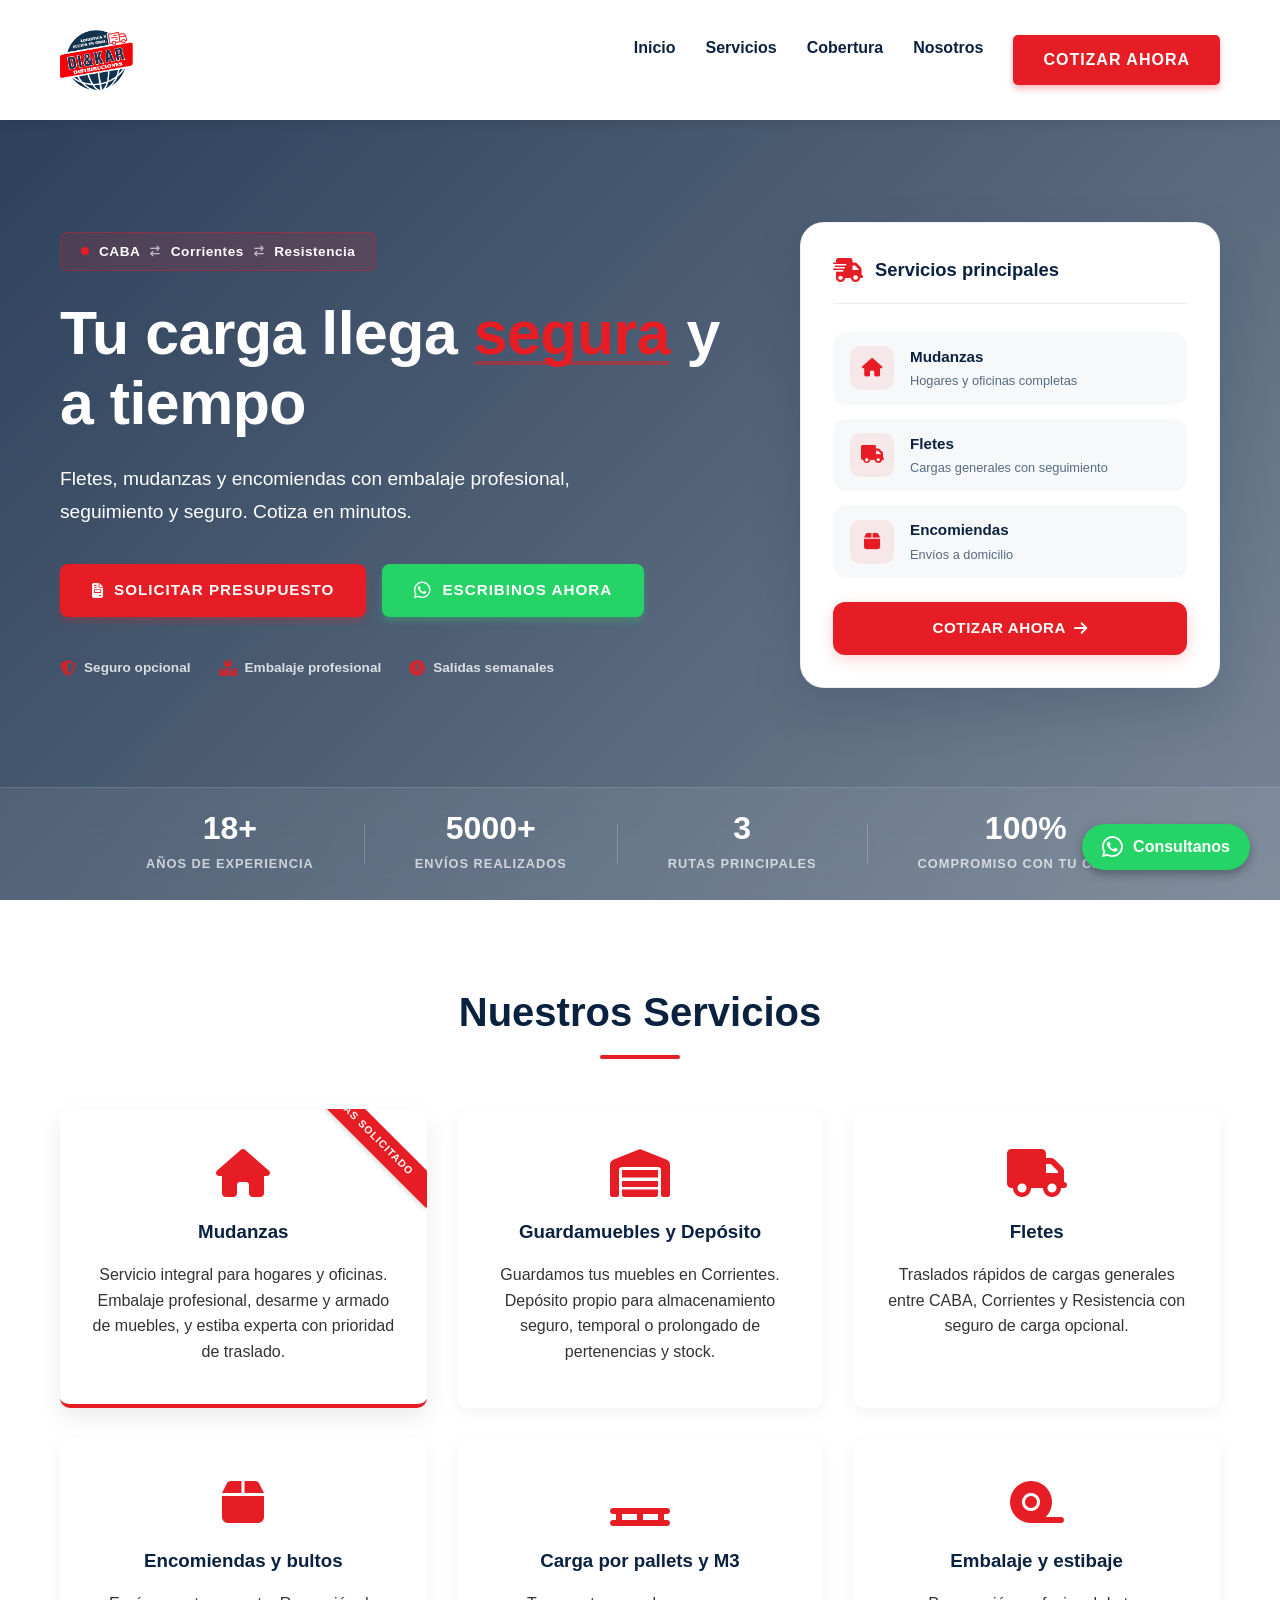
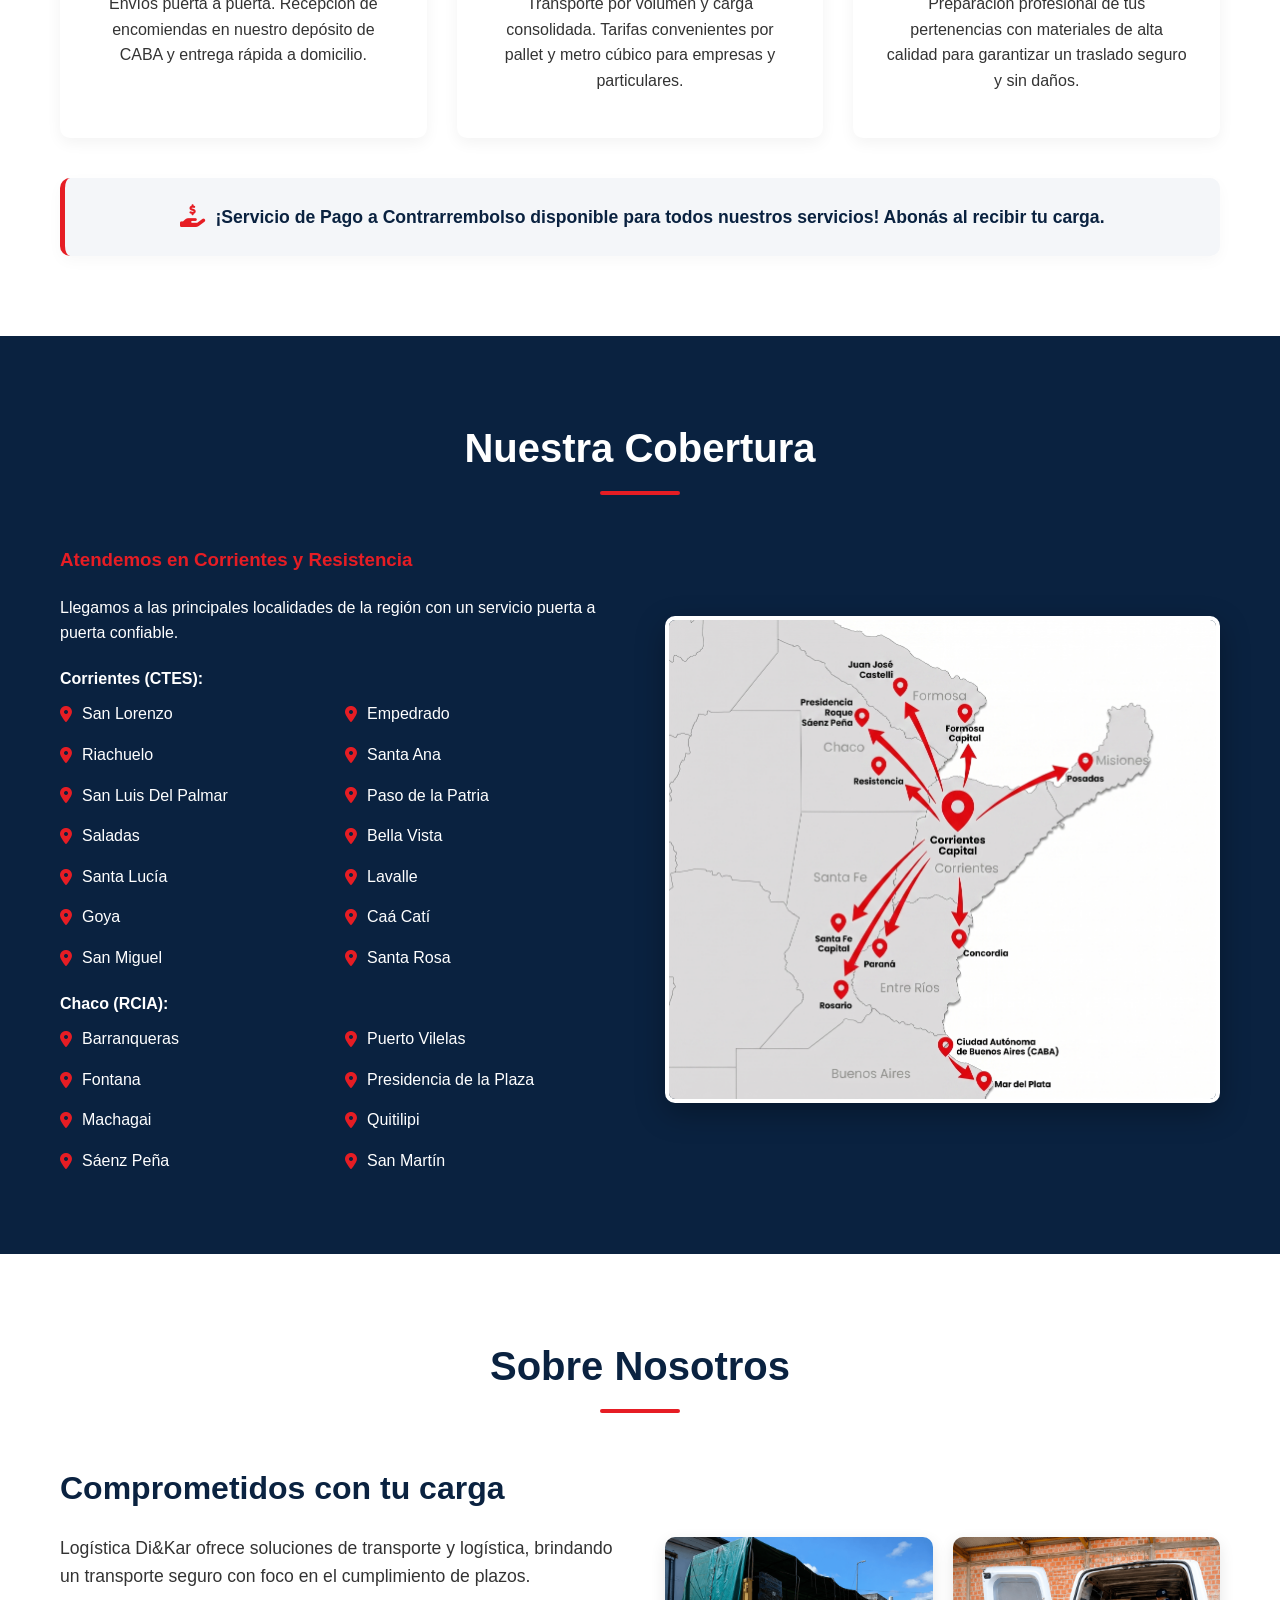
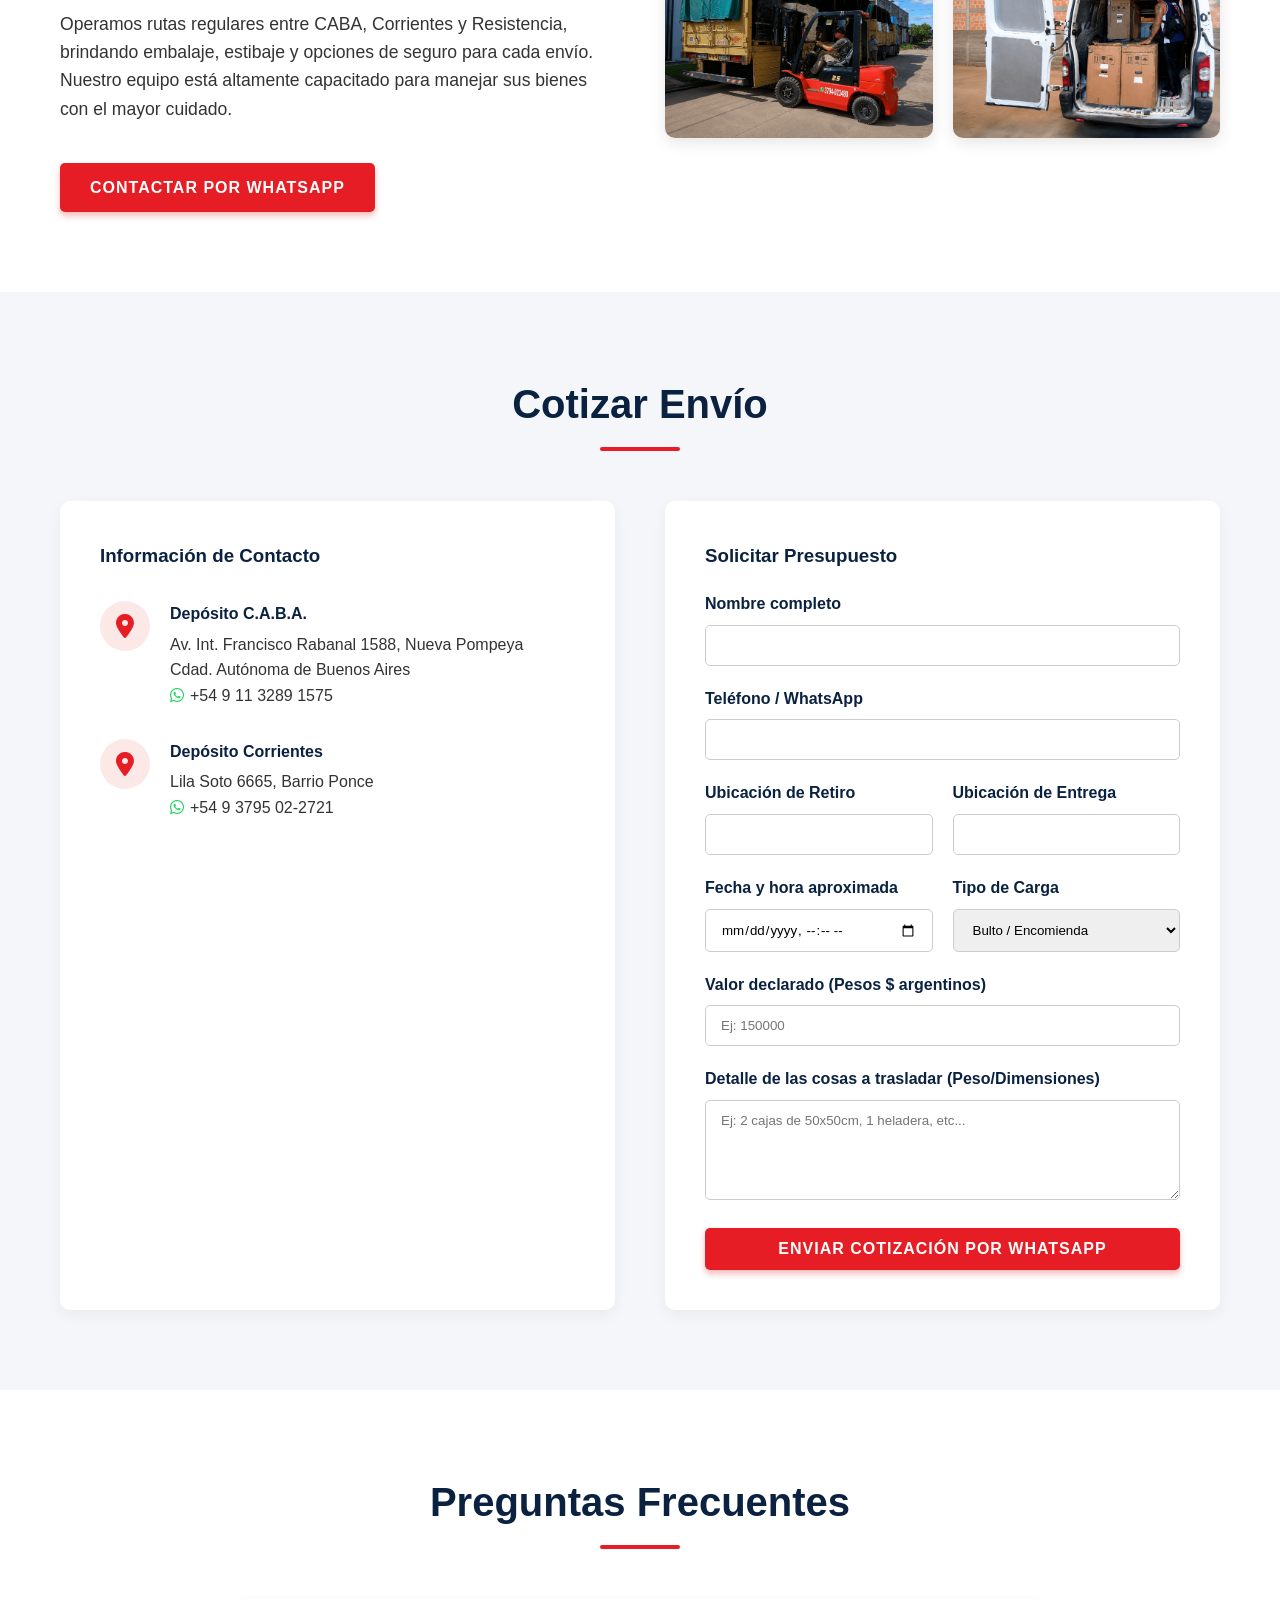
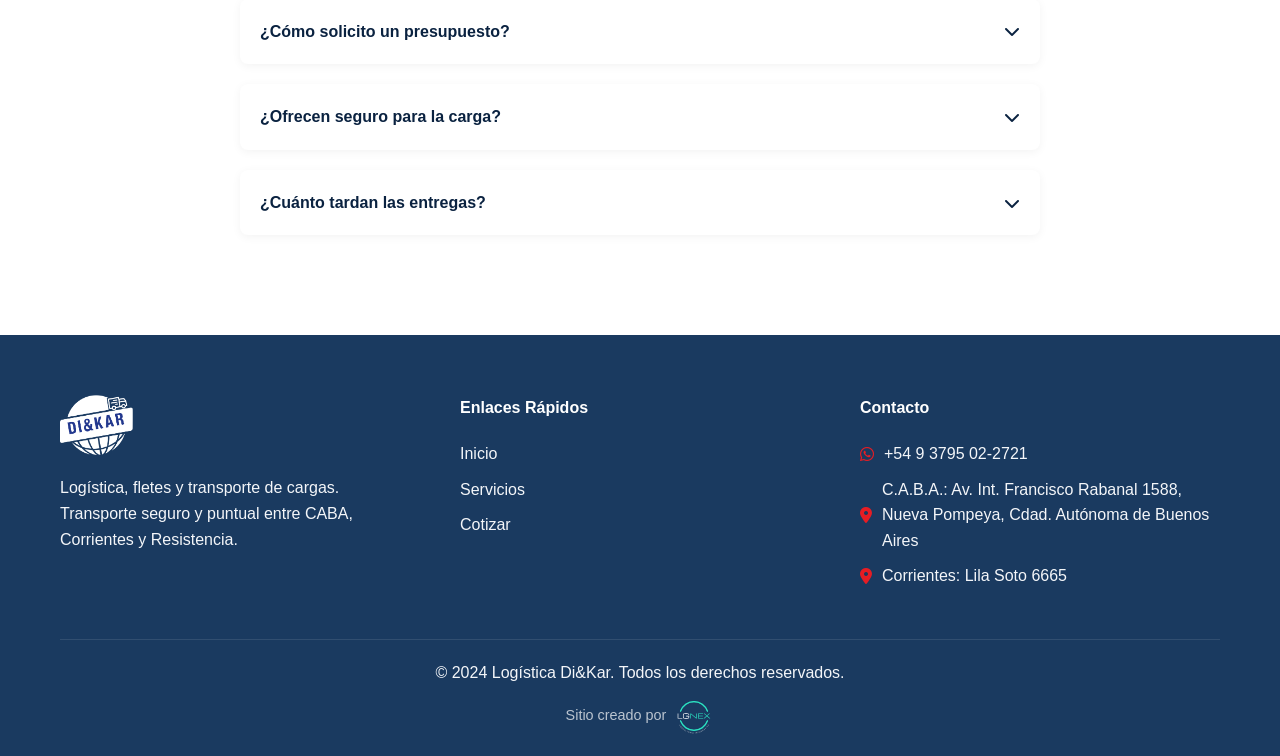
==== index.html @ 1194b7d3 "Alinear imagenes de Sobre Nosotros y credito LGNEX en el pie Co-Authored-By: Claude Sonnet 5.5 <nore" ====
<!DOCTYPE html>
<html lang="es">

<head>
    <meta charset="UTF-8">
    <meta name="viewport" content="width=device-width, initial-scale=1.0">
    <title>Logística Di&Kar — Logística y fletes entre CABA, Corrientes y Resistencia</title>
    <meta name="description"
        content="Servicios de fletes, mudanzas y encomiendas con cobertura CABA, Corrientes y Resistencia. Cotiza rápido y asegura tu carga.">
    <meta name="keywords"
        content="fletes Corrientes CABA, transporte Corrientes Buenos Aires, mudanzas Corrientes, encomiendas Resistencia, tarifas fletes pallets, Corrientes, Resistencia, CABA, Pompeya, Lila Soto">

    <!-- SEO -->
    <meta name="robots" content="index, follow, max-image-preview:large">
    <meta name="author" content="Logística Di&Kar">
    <meta name="theme-color" content="#0A2240">
    <link rel="canonical" href="https://logisticadikar.com.ar/">
    <link rel="icon" type="image/png" href="Imagenes/Logo.png">
    <meta name="geo.region" content="AR">
    <meta name="geo.placename" content="Corrientes, Resistencia, Buenos Aires">

    <!-- Open Graph / WhatsApp / Facebook -->
    <meta property="og:type" content="website">
    <meta property="og:locale" content="es_AR">
    <meta property="og:site_name" content="Logística Di&Kar">
    <meta property="og:title" content="Logística Di&Kar — Logística y fletes entre CABA, Corrientes y Resistencia">
    <meta property="og:description" content="Mudanzas, fletes, encomiendas y guardamuebles con cobertura CABA, Corrientes y Resistencia. Cotizá rápido y asegurá tu carga.">
    <meta property="og:url" content="https://logisticadikar.com.ar/">
    <meta property="og:image" content="https://logisticadikar.com.ar/Imagenes/Logo.png">
    <meta property="og:image:alt" content="Logo Logística Di&Kar">
    <meta name="twitter:card" content="summary_large_image">
    <meta name="twitter:title" content="Logística Di&Kar — Fletes y mudanzas CABA, Corrientes y Resistencia">
    <meta name="twitter:description" content="Mudanzas, fletes, encomiendas y guardamuebles. Cotizá rápido y asegurá tu carga.">
    <meta name="twitter:image" content="https://logisticadikar.com.ar/Imagenes/Logo.png">

    <!-- Seguridad -->
    <meta http-equiv="Content-Security-Policy" content="default-src 'self'; script-src 'self'; style-src 'self' 'unsafe-inline' https://fonts.googleapis.com https://cdnjs.cloudflare.com; font-src 'self' https://fonts.gstatic.com https://cdnjs.cloudflare.com; img-src 'self' data:; connect-src 'self'; object-src 'none'; base-uri 'self'; form-action 'self' https://wa.me">
    <meta name="referrer" content="strict-origin-when-cross-origin">

    <!-- Datos estructurados (Google) -->
    <script type="application/ld+json">
    {
    "@context": "https://schema.org",
    "@type": "MovingCompany",
    "@id": "https://logisticadikar.com.ar/#empresa",
    "name": "Logística Di&Kar",
    "url": "https://logisticadikar.com.ar/",
    "logo": "https://logisticadikar.com.ar/Imagenes/Logo.png",
    "image": "https://logisticadikar.com.ar/Imagenes/Logo.png",
    "description": "Mudanzas, fletes, encomiendas, guardamuebles y carga por pallets y M3 entre CABA, Corrientes y Resistencia.",
    "telephone": [
        "+5493795022721",
        "+5491132891575"
    ],
    "areaServed": [
        {
            "@type": "City",
            "name": "Ciudad Autónoma de Buenos Aires"
        },
        {
            "@type": "City",
            "name": "Corrientes"
        },
        {
            "@type": "City",
            "name": "Resistencia"
        }
    ],
    "address": [
        {
            "@type": "PostalAddress",
            "streetAddress": "Av. Int. Francisco Rabanal 1588, Nueva Pompeya",
            "addressLocality": "Ciudad Autónoma de Buenos Aires",
            "addressCountry": "AR"
        },
        {
            "@type": "PostalAddress",
            "streetAddress": "Lila Soto 6665, Barrio Ponce",
            "addressLocality": "Corrientes",
            "addressRegion": "Corrientes",
            "addressCountry": "AR"
        }
    ],
    "hasOfferCatalog": {
        "@type": "OfferCatalog",
        "name": "Servicios",
        "itemListElement": [
            {
                "@type": "Offer",
                "itemOffered": {
                    "@type": "Service",
                    "name": "Mudanzas",
                    "description": "Servicio integral para hogares y oficinas con embalaje, desarme y armado de muebles."
                }
            },
            {
                "@type": "Offer",
                "itemOffered": {
                    "@type": "Service",
                    "name": "Guardamuebles y Depósito",
                    "description": "Depósito propio en Corrientes para almacenamiento seguro, temporal o prolongado."
                }
            },
            {
                "@type": "Offer",
                "itemOffered": {
                    "@type": "Service",
                    "name": "Fletes",
                    "description": "Traslados de cargas generales entre CABA, Corrientes y Resistencia con seguro de carga opcional."
                }
            },
            {
                "@type": "Offer",
                "itemOffered": {
                    "@type": "Service",
                    "name": "Encomiendas y bultos",
                    "description": "Envíos puerta a puerta con recepción en el depósito de CABA."
                }
            },
            {
                "@type": "Offer",
                "itemOffered": {
                    "@type": "Service",
                    "name": "Carga por pallets y M3",
                    "description": "Transporte por volumen y carga consolidada para empresas y particulares."
                }
            },
            {
                "@type": "Offer",
                "itemOffered": {
                    "@type": "Service",
                    "name": "Embalaje y estibaje",
                    "description": "Preparación profesional de pertenencias con materiales de alta calidad."
                }
            }
        ]
    }
}
    </script>


    <!-- Google Fonts -->
    <link rel="preconnect" href="https://fonts.googleapis.com">
    <link rel="preconnect" href="https://fonts.gstatic.com" crossorigin>
    <link
        href="https://fonts.googleapis.com/css2?family=Montserrat:wght@400;600;700&family=Open+Sans:wght@400;600&display=swap"
        rel="stylesheet">

    <!-- FontAwesome -->
    <link rel="stylesheet" href="https://cdnjs.cloudflare.com/ajax/libs/font-awesome/6.4.0/css/all.min.css"
        integrity="sha512-iecdLmaskl7CVkqkXNQ/ZH/XLlvWZOJyj7Yy7tcenmpD1ypASozpmT/E0iPtmFIB46ZmdtAc9eNBvH0H/ZpiBw==" crossorigin="anonymous" referrerpolicy="no-referrer">

    <link rel="stylesheet" href="styles.css">
</head>

<body>

    <!-- Header -->
    <header id="header">
        <nav class="navbar">
            <a href="#" class="logo">
                <img src="Imagenes/logo.png" alt="Logística Di&Kar Logo">
            </a>
            <ul class="nav-links" id="nav-links">
                <li><a href="#inicio">Inicio</a></li>
                <li><a href="#servicios">Servicios</a></li>
                <li><a href="#cobertura">Cobertura</a></li>
                <li><a href="#nosotros">Nosotros</a></li>
                <li><a href="#contacto" class="btn btn-primary" style="color: white;">Cotizar ahora</a></li>
            </ul>
            <div class="mobile-menu-btn" id="mobile-menu-btn">
                <i class="fas fa-bars"></i>
            </div>
        </nav>
    </header>

    <!-- Hero Section -->
    <section id="inicio" class="hero">
        <div class="hero-bg">
            <div class="bg-slide"></div>
            <div class="bg-slide"></div>
            <div class="bg-slide"></div>
        </div>
        <div class="hero-overlay"></div>
        <div class="container">
            <div class="hero-split">
                <div class="hero-left">
                    <div class="hero-route-badge">
                        <span class="route-dot"></span>
                        <span>CABA</span>
                        <i class="fas fa-arrow-right-arrow-left"></i>
                        <span>Corrientes</span>
                        <i class="fas fa-arrow-right-arrow-left"></i>
                        <span>Resistencia</span>
                    </div>
                    <h1>Tu carga llega <span class="highlight-text">segura</span> y a tiempo</h1>
                    <p class="hero-subtitle">Fletes, mudanzas y encomiendas con embalaje profesional, seguimiento y seguro. Cotiza en minutos.</p>
                    <div class="hero-btns">
                        <a href="#contacto" class="btn btn-primary btn-hero-primary">
                            <i class="fas fa-file-invoice"></i>
                            Solicitar presupuesto
                        </a>
                        <a href="https://wa.me/5493795022721" class="btn btn-whatsapp-hero" target="_blank" rel="noopener noreferrer">
                            <i class="fab fa-whatsapp"></i>
                            Escribinos ahora
                        </a>
                    </div>
                    <div class="hero-trust">
                        <div class="trust-item">
                            <i class="fas fa-shield-halved"></i>
                            <span>Seguro opcional</span>
                        </div>
                        <div class="trust-item">
                            <i class="fas fa-boxes-stacked"></i>
                            <span>Embalaje profesional</span>
                        </div>
                        <div class="trust-item">
                            <i class="fas fa-clock"></i>
                            <span>Salidas semanales</span>
                        </div>
                    </div>
                </div>
                <div class="hero-right">
                    <div class="hero-floating-card">
                        <div class="floating-card-header">
                            <i class="fas fa-truck-fast"></i>
                            <span>Servicios principales</span>
                        </div>
                        <div class="floating-card-services">
                            <div class="fc-service">
                                <div class="fc-icon"><i class="fas fa-home"></i></div>
                                <div class="fc-info">
                                    <h4>Mudanzas</h4>
                                    <p>Hogares y oficinas completas</p>
                                </div>
                            </div>
                            <div class="fc-service">
                                <div class="fc-icon"><i class="fas fa-truck"></i></div>
                                <div class="fc-info">
                                    <h4>Fletes</h4>
                                    <p>Cargas generales con seguimiento</p>
                                </div>
                            </div>
                            <div class="fc-service">
                                <div class="fc-icon"><i class="fas fa-box"></i></div>
                                <div class="fc-info">
                                    <h4>Encomiendas</h4>
                                    <p>Envíos a domicilio</p>
                                </div>
                            </div>
                        </div>
                        <a href="#contacto" class="floating-card-cta">
                            Cotizar ahora <i class="fas fa-arrow-right"></i>
                        </a>
                    </div>
                </div>
            </div>
        </div>
        <!-- Stats Bar -->
        <div class="hero-stats-bar">
            <div class="container">
                <div class="stats-grid">
                    <div class="stat-item">
                        <span class="stat-number" data-count="18">18+</span>
                        <span class="stat-label">Años de experiencia</span>
                    </div>
                    <div class="stat-divider"></div>
                    <div class="stat-item">
                        <span class="stat-number">5000+</span>
                        <span class="stat-label">Envíos realizados</span>
                    </div>
                    <div class="stat-divider"></div>
                    <div class="stat-item">
                        <span class="stat-number">3</span>
                        <span class="stat-label">Rutas principales</span>
                    </div>
                    <div class="stat-divider"></div>
                    <div class="stat-item">
                        <span class="stat-number">100%</span>
                        <span class="stat-label">Compromiso con tu carga</span>
                    </div>
                </div>
            </div>
        </div>
    </section>

    <!-- Services Section -->
    <section id="servicios" class="section-padding">
        <div class="container">
            <h2 class="section-title reveal">Nuestros Servicios</h2>
            <div class="services-grid reveal">
                <!-- Servicio 1 (Destacado) -->
                <div class="service-card featured">
                    <i class="fas fa-home service-icon"></i>
                    <h3>Mudanzas</h3>
                    <p>Servicio integral para hogares y oficinas. Embalaje profesional, desarme y armado de muebles, y estiba experta con prioridad de traslado.</p>
                </div>
                <!-- Servicio 2 -->
                <div class="service-card">
                    <i class="fas fa-warehouse service-icon"></i>
                    <h3>Guardamuebles y Depósito</h3>
                    <p>Guardamos tus muebles en Corrientes. Depósito propio para almacenamiento seguro, temporal o prolongado de pertenencias y stock.</p>
                </div>
                <!-- Servicio 3 -->
                <div class="service-card">
                    <i class="fas fa-truck service-icon"></i>
                    <h3>Fletes</h3>
                    <p>Traslados rápidos de cargas generales entre CABA, Corrientes y Resistencia con seguro de carga opcional.</p>
                </div>
                <!-- Servicio 4 -->
                <div class="service-card">
                    <i class="fas fa-box service-icon"></i>
                    <h3>Encomiendas y bultos</h3>
                    <p>Envíos puerta a puerta. Recepción de encomiendas en nuestro depósito de CABA y entrega rápida a domicilio.</p>
                </div>
                <!-- Servicio 5 -->
                <div class="service-card">
                    <i class="fas fa-pallet service-icon"></i>
                    <h3>Carga por pallets y M3</h3>
                    <p>Transporte por volumen y carga consolidada. Tarifas convenientes por pallet y metro cúbico para empresas y particulares.</p>
                </div>
                <!-- Servicio 6 -->
                <div class="service-card">
                    <i class="fas fa-tape service-icon"></i>
                    <h3>Embalaje y estibaje</h3>
                    <p>Preparación profesional de tus pertenencias con materiales de alta calidad para garantizar un traslado seguro y sin daños.</p>
                </div>
            </div>

            <!-- Banner Contrarrembolso -->
            <div class="benefits-banner reveal" style="margin-top: 40px; background: var(--text-light); padding: 25px; border-radius: 10px; text-align: center; border-left: 5px solid var(--primary-red); box-shadow: 0 5px 15px rgba(0,0,0,0.03);">
                <p style="font-size: 1.1rem; margin: 0; font-weight: 600; color: var(--primary-blue); display: flex; align-items: center; justify-content: center; gap: 10px; flex-wrap: wrap;">
                    <i class="fas fa-hand-holding-dollar" style="color: var(--primary-red); font-size: 1.4rem;"></i>
                    <span>¡Servicio de <strong>Pago a Contrarrembolso</strong> disponible para todos nuestros servicios! Abonás al recibir tu carga.</span>
                </p>
            </div>
        </div>
    </section>



    <!-- Coverage Section -->
    <section id="cobertura" class="coverage section-padding">
        <div class="container">
            <h2 class="section-title reveal">Nuestra Cobertura</h2>
            <div class="coverage-content reveal">
                <div class="coverage-list">
                    <h3>Atendemos en Corrientes y Resistencia</h3>
                    <p style="margin-bottom: 20px;">Llegamos a las principales localidades de la región con un servicio
                        puerta a puerta confiable.</p>

                    <h4 style="margin-bottom: 10px; color: var(--white);">Corrientes (CTES):</h4>
                    <ul style="margin-bottom: 20px;">
                        <li><i class="fas fa-map-marker-alt"></i> San Lorenzo</li>
                        <li><i class="fas fa-map-marker-alt"></i> Empedrado</li>
                        <li><i class="fas fa-map-marker-alt"></i> Riachuelo</li>
                        <li><i class="fas fa-map-marker-alt"></i> Santa Ana</li>
                        <li><i class="fas fa-map-marker-alt"></i> San Luis Del Palmar</li>
                        <li><i class="fas fa-map-marker-alt"></i> Paso de la Patria</li>
                        <li><i class="fas fa-map-marker-alt"></i> Saladas</li>
                        <li><i class="fas fa-map-marker-alt"></i> Bella Vista</li>
                        <li><i class="fas fa-map-marker-alt"></i> Santa Lucía</li>
                        <li><i class="fas fa-map-marker-alt"></i> Lavalle</li>
                        <li><i class="fas fa-map-marker-alt"></i> Goya</li>
                        <li><i class="fas fa-map-marker-alt"></i> Caá Catí</li>
                        <li><i class="fas fa-map-marker-alt"></i> San Miguel</li>
                        <li><i class="fas fa-map-marker-alt"></i> Santa Rosa</li>
                    </ul>

                    <h4 style="margin-bottom: 10px; color: var(--white);">Chaco (RCIA):</h4>
                    <ul>
                        <li><i class="fas fa-map-marker-alt"></i> Barranqueras</li>
                        <li><i class="fas fa-map-marker-alt"></i> Puerto Vilelas</li>
                        <li><i class="fas fa-map-marker-alt"></i> Fontana</li>
                        <li><i class="fas fa-map-marker-alt"></i> Presidencia de la Plaza</li>
                        <li><i class="fas fa-map-marker-alt"></i> Machagai</li>
                        <li><i class="fas fa-map-marker-alt"></i> Quitilipi</li>
                        <li><i class="fas fa-map-marker-alt"></i> Sáenz Peña</li>
                        <li><i class="fas fa-map-marker-alt"></i> San Martín</li>
                    </ul>
                </div>
                <div class="coverage-map">
                    <img src="Imagenes/ejemplos/mapa.png" alt="Mapa de cobertura DI&KAR">
                </div>
            </div>
        </div>
    </section>

    <!-- About Section -->
    <section id="nosotros" class="section-padding">
        <div class="container">
            <h2 class="section-title reveal">Sobre Nosotros</h2>
            <div class="about-grid reveal">
                <div class="about-text">
                    <h3>Comprometidos con tu carga</h3>
                    <p>Logística Di&Kar ofrece soluciones de transporte y logística, brindando un transporte seguro con foco en el cumplimiento de plazos.</p>
                    <p>Operamos rutas regulares entre CABA, Corrientes y Resistencia, brindando embalaje, estibaje y
                        opciones de seguro para cada envío. Nuestro equipo está altamente capacitado para manejar sus
                        bienes con el mayor cuidado.</p>
                    <a href="https://wa.me/5493795022721" class="btn btn-primary" style="margin-top: 20px;">Contactar
                        por WhatsApp</a>
                </div>
                <div class="about-images">
                    <img src="Imagenes/whatsapp/Selected/gpt4.png" alt="Autoelevador cargando camión">
                    <img src="Imagenes/whatsapp/Selected/gpt1.png" alt="Cargando cajas en camioneta">
                </div>
            </div>
        </div>
    </section>

    <!-- Contact / Quote Section -->
    <section id="contacto" class="contact section-padding">
        <div class="container">
            <h2 class="section-title reveal">Cotizar Envío</h2>
            <div class="contact-grid reveal">
                <div class="contact-info">
                    <h3 style="margin-bottom: 30px;">Información de Contacto</h3>

                    <div class="info-item">
                        <div class="info-icon">
                            <i class="fas fa-map-marker-alt"></i>
                        </div>
                        <div class="info-text">
                            <h4>Depósito C.A.B.A.</h4>
                            <p>Av. Int. Francisco Rabanal 1588, Nueva Pompeya<br>Cdad. Autónoma de Buenos Aires</p>
                            <p><a href="https://wa.me/5491132891575" target="_blank" rel="noopener noreferrer"><i class="fab fa-whatsapp" style="color: #25d366; margin-right: 6px;"></i>+54 9 11 3289 1575</a></p>
                        </div>
                    </div>

                    <div class="info-item">
                        <div class="info-icon">
                            <i class="fas fa-map-marker-alt"></i>
                        </div>
                        <div class="info-text">
                            <h4>Depósito Corrientes</h4>
                            <p>Lila Soto 6665, Barrio Ponce</p>
                            <p><a href="https://wa.me/5493795022721" target="_blank" rel="noopener noreferrer"><i class="fab fa-whatsapp" style="color: #25d366; margin-right: 6px;"></i>+54 9 3795 02-2721</a></p>
                        </div>
                    </div>
                </div>

                <div class="quote-form">
                    <h3 style="margin-bottom: 20px;">Solicitar Presupuesto</h3>
                    <form id="cotizacionForm">
                        <div class="form-group">
                            <label for="nombre">Nombre completo</label>
                            <input type="text" id="nombre" class="form-control" required>
                        </div>
                        <div class="form-group">
                            <label for="telefono">Teléfono / WhatsApp</label>
                            <input type="tel" id="telefono" class="form-control" required>
                        </div>
                        <div style="display: grid; grid-template-columns: 1fr 1fr; gap: 20px;">
                            <div class="form-group">
                                <label for="origen">Ubicación de Retiro</label>
                                <input type="text" id="origen" class="form-control" required>
                            </div>
                            <div class="form-group">
                                <label for="destino">Ubicación de Entrega</label>
                                <input type="text" id="destino" class="form-control" required>
                            </div>
                        </div>
                        <div style="display: grid; grid-template-columns: 1fr 1fr; gap: 20px;">
                            <div class="form-group">
                                <label for="fecha">Fecha y hora aproximada</label>
                                <input type="datetime-local" id="fecha" class="form-control">
                            </div>
                            <div class="form-group">
                                <label for="tipo">Tipo de Carga</label>
                                <select id="tipo" class="form-control">
                                    <option value="bulto">Bulto / Encomienda</option>
                                    <option value="mudanza">Mudanza</option>
                                    <option value="pallet">Pallets</option>
                                    <option value="otro">Otro</option>
                                </select>
                            </div>
                        </div>
                        <div class="form-group">
                            <label for="valor_declarado">Valor declarado (Pesos $ argentinos)</label>
                            <input type="number" id="valor_declarado" class="form-control" placeholder="Ej: 150000"
                                required>
                        </div>
                        <div class="form-group">
                            <label for="detalle">Detalle de las cosas a trasladar (Peso/Dimensiones)</label>
                            <textarea id="detalle" class="form-control"
                                placeholder="Ej: 2 cajas de 50x50cm, 1 heladera, etc..." required></textarea>
                        </div>
                        <button type="submit" class="btn btn-primary" style="width: 100%;">Enviar Cotización por
                            WhatsApp</button>
                    </form>
                </div>
            </div>
        </div>
    </section>

    <!-- FAQ Section -->
    <section class="section-padding">
        <div class="container">
            <h2 class="section-title reveal">Preguntas Frecuentes</h2>
            <div class="faq-list reveal">
                <div class="faq-item">
                    <div class="faq-question">
                        ¿Cómo solicito un presupuesto?
                        <i class="fas fa-chevron-down"></i>
                    </div>
                    <div class="faq-answer">
                        <p>Puedes completar el formulario de cotización en esta página con los detalles de tu envío, o
                            enviarnos un mensaje directo por WhatsApp al +54 9 3795 02-2721. Te responderemos a la
                            brevedad con las opciones disponibles.</p>
                    </div>
                </div>

                <div class="faq-item">
                    <div class="faq-question">
                        ¿Ofrecen seguro para la carga?
                        <i class="fas fa-chevron-down"></i>
                    </div>
                    <div class="faq-answer">
                        <p>Sí, ofrecemos seguro opcional para cargas. El costo se calcula en base al valor declarado de
                            la mercadería o los bienes a transportar. Recomendamos solicitarlo para mayor tranquilidad.
                        </p>
                    </div>
                </div>

                <div class="faq-item">
                    <div class="faq-question">
                        ¿Cuánto tardan las entregas?
                        <i class="fas fa-chevron-down"></i>
                    </div>
                    <div class="faq-answer">
                        <p>Los tiempos de entrega varían según la ruta, el tipo de servicio y las condiciones
                            climáticas. Tenemos salidas regulares semanales entre Buenos Aires y el litoral. Contáctanos
                            para obtener plazos estimados para tu envío particular.</p>
                    </div>
                </div>
            </div>
        </div>
    </section>

    <!-- Footer -->
    <footer>
        <div class="container">
            <div class="footer-grid">
                <div class="footer-about">
                    <img src="Imagenes/Logo%20blanco.png" alt="Logo">
                    <p>Logística, fletes y transporte de cargas. Transporte seguro y puntual entre CABA, Corrientes y
                        Resistencia.</p>
                </div>

                <div class="footer-links">
                    <h4>Enlaces Rápidos</h4>
                    <ul>
                        <li><a href="#inicio">Inicio</a></li>
                        <li><a href="#servicios">Servicios</a></li>
                        <li><a href="#contacto">Cotizar</a></li>
                    </ul>
                </div>

                <div class="footer-contact">
                    <h4>Contacto</h4>
                    <p><i class="fab fa-whatsapp"></i> +54 9 3795 02-2721</p>
                    <p><i class="fas fa-map-marker-alt"></i> C.A.B.A.: Av. Int. Francisco Rabanal 1588, Nueva Pompeya, Cdad. Autónoma de Buenos Aires</p>
                    <p><i class="fas fa-map-marker-alt"></i> Corrientes: Lila Soto 6665</p>
                </div>
            </div>

            <div class="footer-bottom">
                <p>&copy; 2024 Logística Di&Kar. Todos los derechos reservados.</p>
                <p class="footer-credit">Sitio creado por <img src="Imagenes/lgnex.svg" alt="LGNEX Consultoría Informática"></p>
            </div>
        </div>
    </footer>

    <!-- WhatsApp Floating Button -->
    <a href="https://wa.me/5493795022721" class="whatsapp-float" target="_blank" rel="noopener noreferrer">
        <i class="fab fa-whatsapp"></i>
        <span>Consultanos</span>
    </a>

    <script src="script.js"></script>
</body>

</html>
---- styles.css ----
:root {
  --primary-red: #E61D24; /* Color rojo de energía */
  --primary-blue: #0A2240; /* Azul oscuro confianza */
  --secondary-blue: #1A3A60; /* Azul oscuro secundario */
  --text-dark: #333333;
  --text-light: #F4F6F9;
  --white: #FFFFFF;
  --gray-light: #E0E0E0;
  --transition: all 0.3s ease;
}

* {
  margin: 0;
  padding: 0;
  box-sizing: border-box;
  font-family: 'Open Sans', sans-serif;
}

html {
  scroll-behavior: smooth;
}

body {
  background-color: var(--white);
  color: var(--text-dark);
  line-height: 1.6;
  overflow-x: hidden;
}

h1, h2, h3, h4, h5, h6 {
  font-family: 'Montserrat', sans-serif;
  font-weight: 700;
  color: var(--primary-blue);
}

a {
  text-decoration: none;
  color: inherit;
}

ul {
  list-style: none;
}

img {
  max-width: 100%;
  height: auto;
  display: block;
}

/* Utilities */
.container {
  max-width: 1200px;
  margin: 0 auto;
  padding: 0 20px;
}

.section-padding {
  padding: 80px 0;
}

.section-title {
  text-align: center;
  font-size: 2.5rem;
  margin-bottom: 50px;
  position: relative;
  padding-bottom: 15px;
}

.section-title::after {
  content: '';
  position: absolute;
  bottom: 0;
  left: 50%;
  transform: translateX(-50%);
  width: 80px;
  height: 4px;
  background-color: var(--primary-red);
  border-radius: 2px;
}

.btn {
  display: inline-block;
  padding: 12px 30px;
  border-radius: 5px;
  font-family: 'Montserrat', sans-serif;
  font-weight: 600;
  text-transform: uppercase;
  letter-spacing: 1px;
  cursor: pointer;
  transition: var(--transition);
  border: none;
  font-size: 1rem;
}

.btn-primary {
  background-color: var(--primary-red);
  color: var(--white);
  box-shadow: 0 4px 6px rgba(230, 29, 36, 0.3);
}

.btn-primary:hover {
  background-color: #c9171f;
  transform: translateY(-2px);
  box-shadow: 0 6px 12px rgba(230, 29, 36, 0.4);
}

.btn-outline {
  background-color: transparent;
  border: 2px solid var(--white);
  color: var(--white);
}

.btn-outline:hover {
  background-color: var(--white);
  color: var(--primary-blue);
}

/* Header & Nav */
header {
  position: fixed;
  top: 0;
  left: 0;
  width: 100%;
  background-color: var(--white);
  box-shadow: 0 2px 10px rgba(0, 0, 0, 0.1);
  z-index: 1000;
  transition: var(--transition);
}

.navbar {
  display: flex;
  justify-content: space-between;
  align-items: center;
  padding: 15px 20px;
  max-width: 1200px;
  margin: 0 auto;
}

.logo img {
  height: 60px;
}

.nav-links {
  display: flex;
  gap: 30px;
}

.nav-links li a {
  font-family: 'Montserrat', sans-serif;
  font-weight: 600;
  color: var(--primary-blue);
  transition: var(--transition);
  position: relative;
}

.nav-links li a::after {
  content: '';
  position: absolute;
  width: 0;
  height: 2px;
  bottom: -5px;
  left: 0;
  background-color: var(--primary-red);
  transition: var(--transition);
}

.nav-links li a:hover::after {
  width: 100%;
}

.nav-links li a:hover {
  color: var(--primary-red);
}

.mobile-menu-btn {
  display: none;
  font-size: 1.5rem;
  color: var(--primary-blue);
  cursor: pointer;
}

/* Hero Section */
.hero {
  position: relative;
  min-height: 100vh;
  display: flex;
  align-items: center;
  color: var(--white);
  padding-top: 100px;
  padding-bottom: 0;
  z-index: 1;
  overflow: hidden;
}

.hero-overlay {
  position: absolute;
  top: 0; left: 0; width: 100%; height: 100%;
  background: linear-gradient(135deg, rgba(10, 34, 64, 0.88) 0%, rgba(10, 34, 64, 0.72) 50%, rgba(10, 34, 64, 0.55) 100%);
  z-index: 0;
}

.hero-bg {
  position: absolute;
  top: 0; left: 0; width: 100%; height: 100%;
  z-index: -1;
  overflow: hidden;
}

.hero-bg .bg-slide {
  position: absolute;
  top: 0; left: 0; width: 100%; height: 100%;
  background-size: cover;
  background-position: center;
  opacity: 0;
  animation: fadeBackground 15s infinite;
}

.hero-bg .bg-slide:nth-child(1) {
  background-image: url('Imagenes/whatsapp/Selected/gpt7.png');
  animation-delay: 0s;
}

.hero-bg .bg-slide:nth-child(2) {
  background-image: url('Imagenes/whatsapp/Selected/gpt5.png');
  animation-delay: 5s;
}

.hero-bg .bg-slide:nth-child(3) {
  background-image: url('Imagenes/whatsapp/Selected/gpt3.png');
  animation-delay: 10s;
}

@keyframes fadeBackground {
  0%   { opacity: 0; transform: scale(1); }
  10%  { opacity: 1; transform: scale(1.02); }
  33%  { opacity: 1; transform: scale(1.05); }
  43%  { opacity: 0; transform: scale(1.07); }
  100% { opacity: 0; transform: scale(1.1); }
}

/* Hero Split Layout */
.hero > .container {
  position: relative;
  z-index: 2;
  width: 100%;
}

.hero-split {
  display: grid;
  grid-template-columns: 1fr 420px;
  gap: 60px;
  align-items: center;
  min-height: calc(100vh - 200px);
  padding-bottom: 90px;
}

/* Hero Left - Text Content */
.hero-left {
  animation: fadeInUp 1s ease-out;
}

.hero-route-badge {
  display: inline-flex;
  align-items: center;
  gap: 10px;
  background: rgba(230, 29, 36, 0.15);
  border: 1px solid rgba(230, 29, 36, 0.4);
  border-radius: 8px;
  padding: 8px 20px;
  margin-bottom: 28px;
  font-family: 'Montserrat', sans-serif;
  font-weight: 600;
  font-size: 0.85rem;
  letter-spacing: 0.5px;
  backdrop-filter: blur(10px);
  animation: fadeInUp 1s ease-out 0.2s both;
}

.route-dot {
  width: 8px;
  height: 8px;
  background-color: var(--primary-red);
  border-radius: 50%;
  animation: pulse-dot 2s infinite;
}

@keyframes pulse-dot {
  0%, 100% { box-shadow: 0 0 0 0 rgba(230, 29, 36, 0.6); }
  50%      { box-shadow: 0 0 0 6px rgba(230, 29, 36, 0); }
}

.hero-route-badge i {
  font-size: 0.7rem;
  opacity: 0.6;
}

.hero h1 {
  font-size: 3.8rem;
  color: var(--white);
  margin-bottom: 24px;
  line-height: 1.15;
  letter-spacing: -0.5px;
  animation: fadeInUp 1s ease-out 0.3s both;
}

.highlight-text {
  color: var(--primary-red);
  position: relative;
}

.highlight-text::after {
  content: '';
  position: absolute;
  bottom: 2px;
  left: 0;
  width: 100%;
  height: 4px;
  background: var(--primary-red);
  border-radius: 2px;
  opacity: 0.5;
}

.hero-subtitle {
  font-size: 1.2rem;
  margin-bottom: 36px;
  line-height: 1.7;
  opacity: 0.9;
  max-width: 540px;
  animation: fadeInUp 1s ease-out 0.4s both;
}

.hero-btns {
  display: flex;
  gap: 16px;
  margin-bottom: 40px;
  animation: fadeInUp 1s ease-out 0.5s both;
}

.btn-hero-primary {
  display: inline-flex;
  align-items: center;
  gap: 10px;
  padding: 14px 32px;
  font-size: 0.95rem;
  border-radius: 8px;
}

.btn-whatsapp-hero {
  display: inline-flex;
  align-items: center;
  gap: 10px;
  padding: 14px 32px;
  background: #25d366;
  color: var(--white);
  font-family: 'Montserrat', sans-serif;
  font-weight: 600;
  text-transform: uppercase;
  letter-spacing: 1px;
  font-size: 0.95rem;
  border-radius: 8px;
  border: none;
  box-shadow: 0 4px 6px rgba(37, 211, 102, 0.3);
  transition: var(--transition);
}

.btn-whatsapp-hero:hover {
  background: #128c7e;
  transform: translateY(-2px);
  box-shadow: 0 6px 12px rgba(37, 211, 102, 0.4);
}

.btn-whatsapp-hero i {
  font-size: 1.2rem;
}

/* Trust Indicators */
.hero-trust {
  display: flex;
  gap: 28px;
  animation: fadeInUp 1s ease-out 0.6s both;
}

.trust-item {
  display: flex;
  align-items: center;
  gap: 8px;
  font-size: 0.85rem;
  opacity: 0.8;
  font-weight: 600;
  font-family: 'Montserrat', sans-serif;
}

.trust-item i {
  color: var(--primary-red);
  font-size: 1rem;
}

/* Hero Right - Floating Card */
.hero-right {
  animation: fadeInRight 1s ease-out 0.5s both;
}

@keyframes fadeInRight {
  from {
    opacity: 0;
    transform: translateX(40px);
  }
  to {
    opacity: 1;
    transform: translateX(0);
  }
}

.hero-floating-card {
  background: var(--white);
  border: 1px solid rgba(10, 34, 64, 0.06);
  border-radius: 24px;
  padding: 32px;
  animation: floatCard 6s ease-in-out infinite;
  box-shadow: 0 20px 50px rgba(10, 34, 64, 0.15);
}

@keyframes floatCard {
  0%, 100% { transform: translateY(0); }
  50%      { transform: translateY(-10px); }
}

.floating-card-header {
  display: flex;
  align-items: center;
  gap: 12px;
  margin-bottom: 28px;
  padding-bottom: 18px;
  border-bottom: 1px solid rgba(10, 34, 64, 0.08);
}

.floating-card-header i {
  font-size: 1.5rem;
  color: var(--primary-red);
}

.floating-card-header span {
  font-family: 'Montserrat', sans-serif;
  font-weight: 700;
  font-size: 1.15rem;
  color: var(--primary-blue);
}

.floating-card-services {
  display: flex;
  flex-direction: column;
  gap: 14px;
  margin-bottom: 24px;
}

.fc-service {
  display: flex;
  align-items: center;
  gap: 16px;
  padding: 12px 16px;
  background: rgba(10, 34, 64, 0.03);
  border-radius: 14px;
  transition: var(--transition);
  border: 1px solid transparent;
}

.fc-service:hover {
  background: var(--white);
  border-color: rgba(230, 29, 36, 0.15);
  transform: translateY(-2px) translateX(4px);
  box-shadow: 0 6px 20px rgba(10, 34, 64, 0.06);
}

.fc-icon {
  width: 44px;
  height: 44px;
  background: rgba(230, 29, 36, 0.08);
  border-radius: 10px;
  display: flex;
  align-items: center;
  justify-content: center;
  color: var(--primary-red);
  font-size: 1.15rem;
  flex-shrink: 0;
  transition: var(--transition);
}

.fc-service:hover .fc-icon {
  background: var(--primary-red);
  color: var(--white);
  transform: scale(1.05);
}

.fc-info h4 {
  color: var(--primary-blue);
  font-size: 0.95rem;
  font-weight: 600;
  margin-bottom: 2px;
}

.fc-info p {
  font-size: 0.8rem;
  color: #556b82;
  margin: 0;
}

.floating-card-cta {
  display: flex;
  align-items: center;
  justify-content: center;
  gap: 8px;
  width: 100%;
  padding: 14px;
  background: var(--primary-red);
  color: var(--white);
  border-radius: 12px;
  font-family: 'Montserrat', sans-serif;
  font-weight: 600;
  font-size: 0.95rem;
  text-transform: uppercase;
  letter-spacing: 0.5px;
  transition: var(--transition);
  box-shadow: 0 4px 15px rgba(230, 29, 36, 0.2);
}

.floating-card-cta:hover {
  background: #c9171f;
  transform: translateY(-2px);
  box-shadow: 0 6px 20px rgba(230, 29, 36, 0.35);
}

.floating-card-cta i {
  transition: transform 0.3s ease;
}

.floating-card-cta:hover i {
  transform: translateX(4px);
}

/* Stats Bar */
.hero-stats-bar {
  position: absolute;
  bottom: 0;
  left: 0;
  width: 100%;
  background: rgba(255, 255, 255, 0.07);
  backdrop-filter: blur(20px);
  -webkit-backdrop-filter: blur(20px);
  border-top: 1px solid rgba(255, 255, 255, 0.1);
  z-index: 2;
  padding: 24px 0;
}

.stats-grid {
  display: flex;
  justify-content: center;
  align-items: center;
  gap: 50px;
}

.stat-item {
  text-align: center;
}

.stat-number {
  display: block;
  font-family: 'Montserrat', sans-serif;
  font-weight: 700;
  font-size: 2rem;
  color: var(--white);
  line-height: 1;
  margin-bottom: 6px;
}

.stat-label {
  font-size: 0.8rem;
  opacity: 0.7;
  text-transform: uppercase;
  letter-spacing: 1px;
  font-weight: 600;
}

.stat-divider {
  width: 1px;
  height: 40px;
  background: rgba(255, 255, 255, 0.2);
}

/* Services */
.services-grid {
  display: grid;
  grid-template-columns: repeat(auto-fit, minmax(300px, 1fr));
  gap: 30px;
}

.service-card {
  background: var(--white);
  padding: 40px 30px;
  border-radius: 10px;
  box-shadow: 0 5px 15px rgba(0,0,0,0.05);
  text-align: center;
  transition: var(--transition);
  position: relative;
  overflow: hidden;
  border-bottom: 4px solid transparent;
}

.service-card:hover {
  transform: translateY(-10px);
  box-shadow: 0 15px 30px rgba(0,0,0,0.1);
  border-bottom: 4px solid var(--primary-red);
}

.service-icon {
  font-size: 3rem;
  color: var(--primary-red);
  margin-bottom: 20px;
}

.service-card h3 {
  margin-bottom: 15px;
}

.service-card.featured {
  border-bottom: 4px solid var(--primary-red);
  box-shadow: 0 10px 25px rgba(0,0,0,0.08);
}

.service-card.featured::before {
  content: 'MÁS SOLICITADO';
  position: absolute;
  top: 15px;
  right: -35px;
  background: var(--primary-red);
  color: var(--white);
  font-size: 0.65rem;
  font-weight: 700;
  padding: 5px 35px;
  transform: rotate(45deg);
  box-shadow: 0 2px 5px rgba(0,0,0,0.15);
  letter-spacing: 1px;
}

/* Tariffs/Promos */
.tariffs {
  background-color: var(--text-light);
}

.promo-grid {
  display: grid;
  grid-template-columns: repeat(auto-fit, minmax(350px, 1fr));
  gap: 40px;
  align-items: center;
}

.promo-card {
  background: var(--white);
  border-radius: 10px;
  overflow: hidden;
  box-shadow: 0 5px 15px rgba(0,0,0,0.08);
}

.promo-header {
  background: var(--primary-blue);
  color: var(--white);
  padding: 20px;
  text-align: center;
}

.promo-header h3 {
  color: var(--white);
  margin: 0;
}

.promo-body {
  padding: 30px;
}

.price {
  font-size: 2.5rem;
  font-weight: 700;
  color: var(--primary-red);
  text-align: center;
  margin-bottom: 20px;
}

.price span {
  font-size: 1rem;
  color: #777;
}

.promo-features li {
  margin-bottom: 15px;
  display: flex;
  align-items: center;
  gap: 10px;
}

.promo-features i {
  color: var(--primary-red);
}

.promo-image img {
  border-radius: 10px;
  box-shadow: 0 5px 15px rgba(0,0,0,0.1);
  transition: var(--transition);
}

.promo-image img:hover {
  transform: scale(1.02);
}

/* Coverage */
.coverage {
  background-color: var(--primary-blue);
  color: var(--white);
}

.coverage .section-title {
  color: var(--white);
}

.coverage-content {
  display: grid;
  grid-template-columns: 1fr 1fr;
  gap: 50px;
  align-items: center;
}

.coverage-list h3 {
  color: var(--primary-red);
  margin-bottom: 20px;
}

.coverage-list ul {
  display: grid;
  grid-template-columns: 1fr 1fr;
  gap: 15px;
}

.coverage-list li {
  display: flex;
  align-items: center;
  gap: 10px;
}

.coverage-list i {
  color: var(--primary-red);
}

.coverage-map img {
  border-radius: 10px;
  box-shadow: 0 10px 30px rgba(0,0,0,0.3);
  border: 4px solid var(--white);
}

/* About */
.about-grid {
  display: grid;
  grid-template-columns: 1fr 1fr;
  gap: 50px;
  align-items: center;
}

.about-text h3 {
  font-size: 2rem;
  margin-bottom: 20px;
}

.about-text p {
  margin-bottom: 20px;
  font-size: 1.1rem;
}

.about-images {
  align-items: center;
  display: grid;
  grid-template-columns: 1fr 1fr;
  gap: 20px;
}

.about-images img {
  border-radius: 10px;
  box-shadow: 0 5px 15px rgba(0,0,0,0.1);
}


/* Contact / Quote */
.contact {
  background-color: var(--text-light);
}

.contact-grid {
  display: grid;
  grid-template-columns: 1fr 1fr;
  gap: 50px;
}

.contact-info {
  background: var(--white);
  padding: 40px;
  border-radius: 10px;
  box-shadow: 0 5px 15px rgba(0,0,0,0.05);
}

.info-item {
  display: flex;
  align-items: flex-start;
  gap: 20px;
  margin-bottom: 30px;
}

.info-icon {
  width: 50px;
  height: 50px;
  background-color: rgba(230, 29, 36, 0.1);
  color: var(--primary-red);
  border-radius: 50%;
  display: flex;
  justify-content: center;
  align-items: center;
  font-size: 1.5rem;
}

.info-text h4 {
  margin-bottom: 5px;
}

.quote-form {
  background: var(--white);
  padding: 40px;
  border-radius: 10px;
  box-shadow: 0 5px 15px rgba(0,0,0,0.05);
}

.form-group {
  margin-bottom: 20px;
}

.form-group label {
  display: block;
  margin-bottom: 8px;
  font-weight: 600;
  color: var(--primary-blue);
}

.form-control {
  width: 100%;
  padding: 12px 15px;
  border: 1px solid #ccc;
  border-radius: 5px;
  font-family: 'Open Sans', sans-serif;
  transition: var(--transition);
}

.form-control:focus {
  border-color: var(--primary-red);
  outline: none;
  box-shadow: 0 0 0 3px rgba(230, 29, 36, 0.1);
}

textarea.form-control {
  resize: vertical;
  min-height: 100px;
}

/* FAQ */
.faq-list {
  max-width: 800px;
  margin: 0 auto;
}

.faq-item {
  background: var(--white);
  margin-bottom: 20px;
  border-radius: 8px;
  box-shadow: 0 2px 10px rgba(0,0,0,0.05);
  overflow: hidden;
}

.faq-question {
  padding: 20px;
  display: flex;
  justify-content: space-between;
  align-items: center;
  cursor: pointer;
  font-family: 'Montserrat', sans-serif;
  font-weight: 600;
  color: var(--primary-blue);
  transition: var(--transition);
}

.faq-question:hover {
  color: var(--primary-red);
}

.faq-answer {
  padding: 0 20px;
  max-height: 0;
  overflow: hidden;
  transition: var(--transition);
}

.faq-item.active .faq-answer {
  padding: 0 20px 20px;
  max-height: 200px;
}

.faq-item.active .faq-question i {
  transform: rotate(180deg);
}

/* Footer */
footer {
  background-color: var(--secondary-blue);
  color: var(--text-light);
  padding: 60px 0 20px;
}

.footer-grid {
  display: grid;
  grid-template-columns: repeat(auto-fit, minmax(250px, 1fr));
  gap: 40px;
  margin-bottom: 40px;
}

.footer-about img {
  height: 60px;
  margin-bottom: 20px;
}

.footer-links h4, .footer-contact h4 {
  color: var(--white);
  margin-bottom: 20px;
}

.footer-links ul li {
  margin-bottom: 10px;
}

.footer-links ul li a:hover {
  color: var(--primary-red);
  padding-left: 5px;
}

.footer-contact p {
  margin-bottom: 10px;
  display: flex;
  align-items: center;
  gap: 10px;
}

.footer-contact i {
  color: var(--primary-red);
}

.footer-credit {
  display: inline-flex;
  align-items: center;
  gap: 8px;
  margin-top: 10px;
  color: rgba(255,255,255,0.7);
  font-size: 0.9rem;
}

.footer-credit img {
  height: 40px;
  width: auto;
}

.footer-bottom {
  text-align: center;
  padding-top: 20px;
  border-top: 1px solid rgba(255,255,255,0.1);
}

/* WhatsApp Button */
.whatsapp-float {
  position: fixed;
  bottom: 30px;
  right: 30px;
  background-color: #25d366;
  color: white;
  border-radius: 50px;
  padding: 10px 20px;
  display: flex;
  align-items: center;
  gap: 10px;
  font-family: 'Montserrat', sans-serif;
  font-weight: 600;
  box-shadow: 0 4px 10px rgba(0,0,0,0.3);
  z-index: 1000;
  transition: var(--transition);
}

.whatsapp-float:hover {
  background-color: #128c7e;
  transform: scale(1.05);
}

.whatsapp-float i {
  font-size: 1.5rem;
}

/* Animations */
@keyframes fadeInUp {
  from {
    opacity: 0;
    transform: translateY(30px);
  }
  to {
    opacity: 1;
    transform: translateY(0);
  }
}

.reveal {
  opacity: 0;
  transform: translateY(50px);
  transition: all 0.8s ease;
}

.reveal.active {
  opacity: 1;
  transform: translateY(0);
}

/* Responsive */
@media (max-width: 1100px) {
  .hero-split {
    grid-template-columns: 1fr 380px;
    gap: 40px;
  }
}

@media (max-width: 992px) {
  .hero {
    padding-top: 90px;
    display: flex;
    flex-direction: column;
    min-height: auto;
  }

  .hero-split {
    grid-template-columns: 1fr;
    gap: 40px;
    min-height: auto;
    padding-bottom: 20px;
    padding-top: 30px;
  }

  .hero-left {
    text-align: center;
  }

  .hero-route-badge {
    justify-content: center;
  }

  .hero h1 { font-size: 2.8rem; }
  
  .hero-subtitle {
    margin-left: auto;
    margin-right: auto;
  }

  .hero-btns {
    justify-content: center;
  }

  .hero-trust {
    justify-content: center;
  }

  .hero-right {
    width: 100%;
    max-width: 420px;
    margin: 0 auto;
  }

  .hero-floating-card {
    animation: none;
    width: 100%;
  }

  .hero-stats-bar {
    position: relative;
    bottom: auto;
    margin-top: 40px;
  }

  .stats-grid {
    gap: 30px;
  }

  .stat-number {
    font-size: 1.6rem;
  }

  .stat-label {
    font-size: 0.7rem;
  }

  .coverage-content, .about-grid, .contact-grid {
    grid-template-columns: 1fr;
  }
}

@media (max-width: 768px) {
  .nav-links {
    position: fixed;
    top: 70px;
    left: -100%;
    flex-direction: column;
    background-color: var(--white);
    width: 100%;
    text-align: center;
    padding: 20px 0;
    box-shadow: 0 10px 10px rgba(0,0,0,0.1);
    transition: 0.4s;
  }

  .nav-links.active {
    left: 0;
  }

  .mobile-menu-btn {
    display: block;
  }

  .hero h1 { font-size: 2.2rem; }
  .hero-btns { flex-direction: column; align-items: center; }
  
  .hero-trust {
    flex-direction: column;
    align-items: center;
    gap: 12px;
  }

  .hero-route-badge {
    font-size: 0.75rem;
    gap: 6px;
    padding: 6px 14px;
  }

  .stats-grid {
    display: grid;
    grid-template-columns: 1fr 1fr;
    gap: 20px;
  }

  .stat-divider {
    display: none;
  }

  .hero-stats-bar {
    padding: 18px 0;
  }

  .hero-floating-card {
    padding: 24px;
  }

  .section-title { font-size: 2rem; }
  
  .whatsapp-float span { display: none; }
  .whatsapp-float { padding: 15px; border-radius: 50%; }
}

@media (max-width: 480px) {
  .hero h1 { font-size: 1.9rem; }
  .hero-subtitle { font-size: 1rem; }
  
  .btn-hero-primary,
  .btn-whatsapp-hero {
    padding: 12px 24px;
    font-size: 0.85rem;
    width: 100%;
    justify-content: center;
  }

  .stat-number {
    font-size: 1.3rem;
  }

  .stat-label {
    font-size: 0.65rem;
  }

  .fc-service {
    padding: 10px 12px;
  }
}
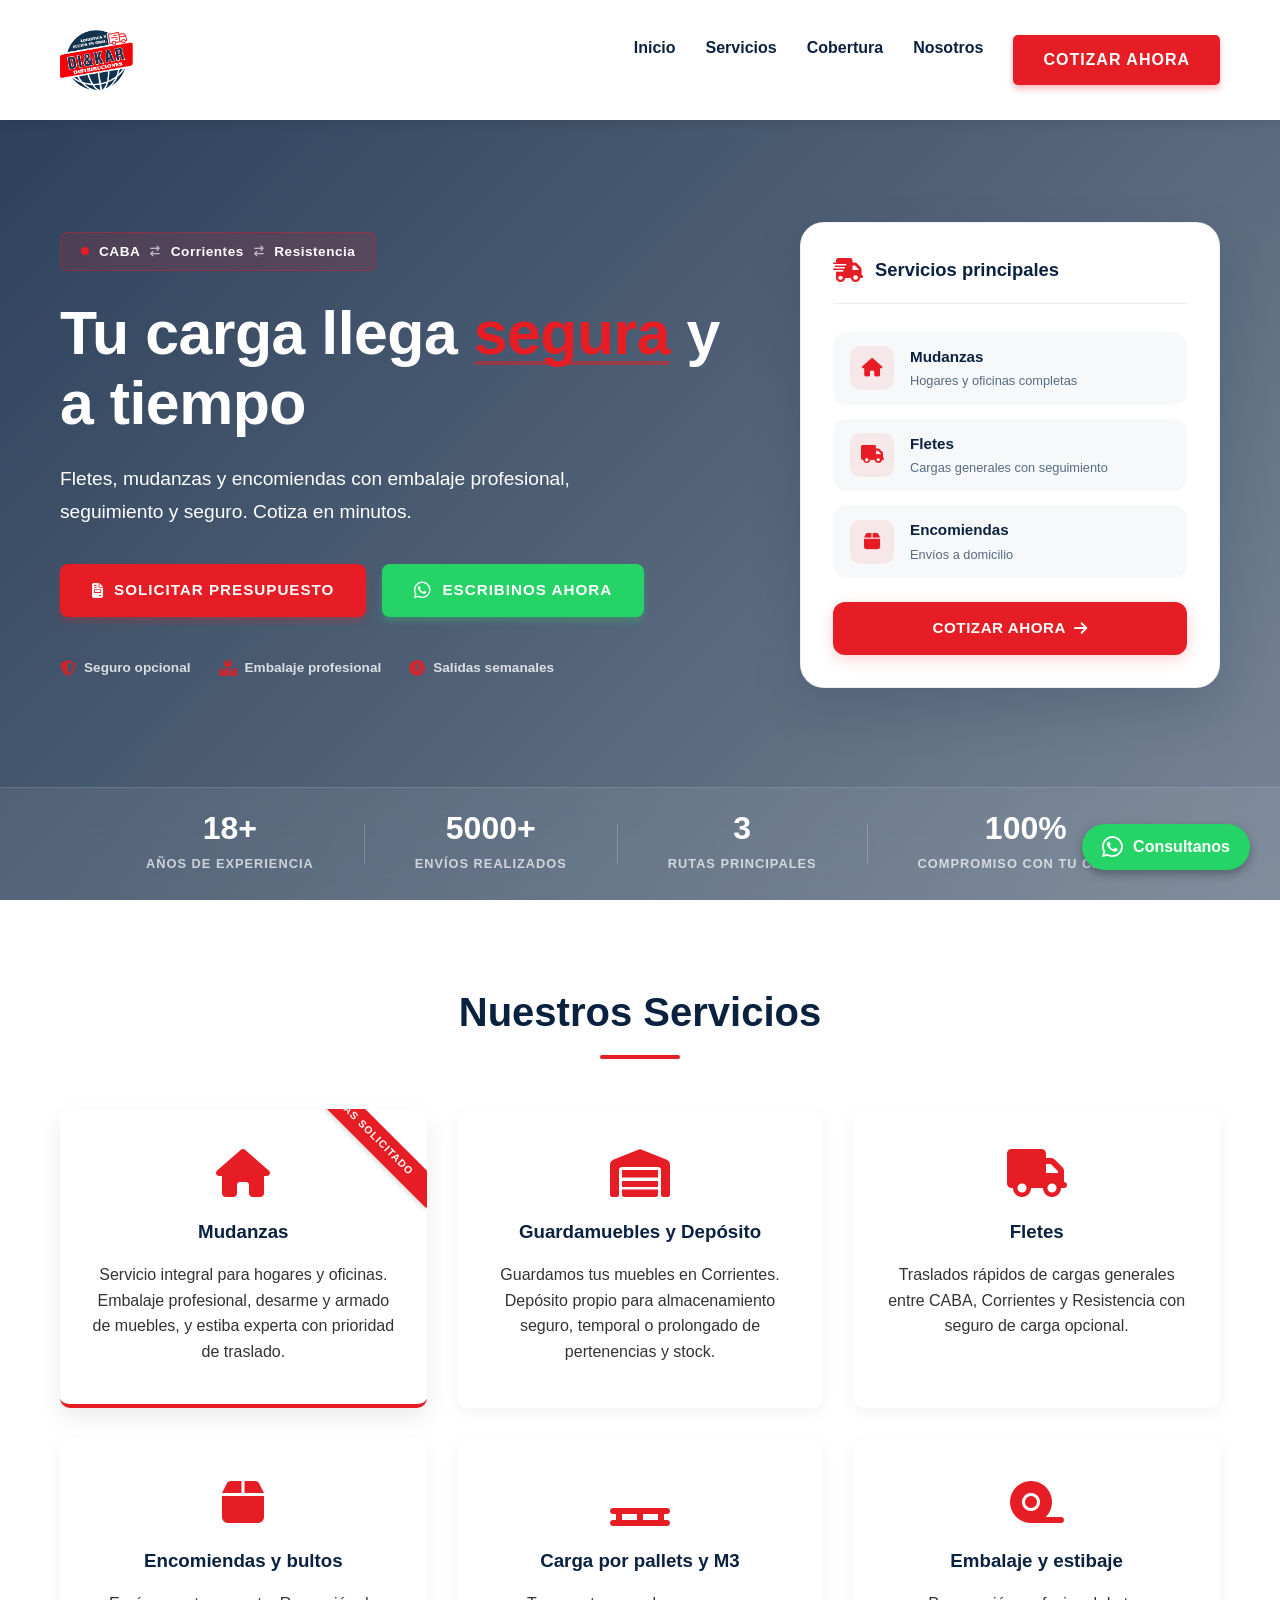
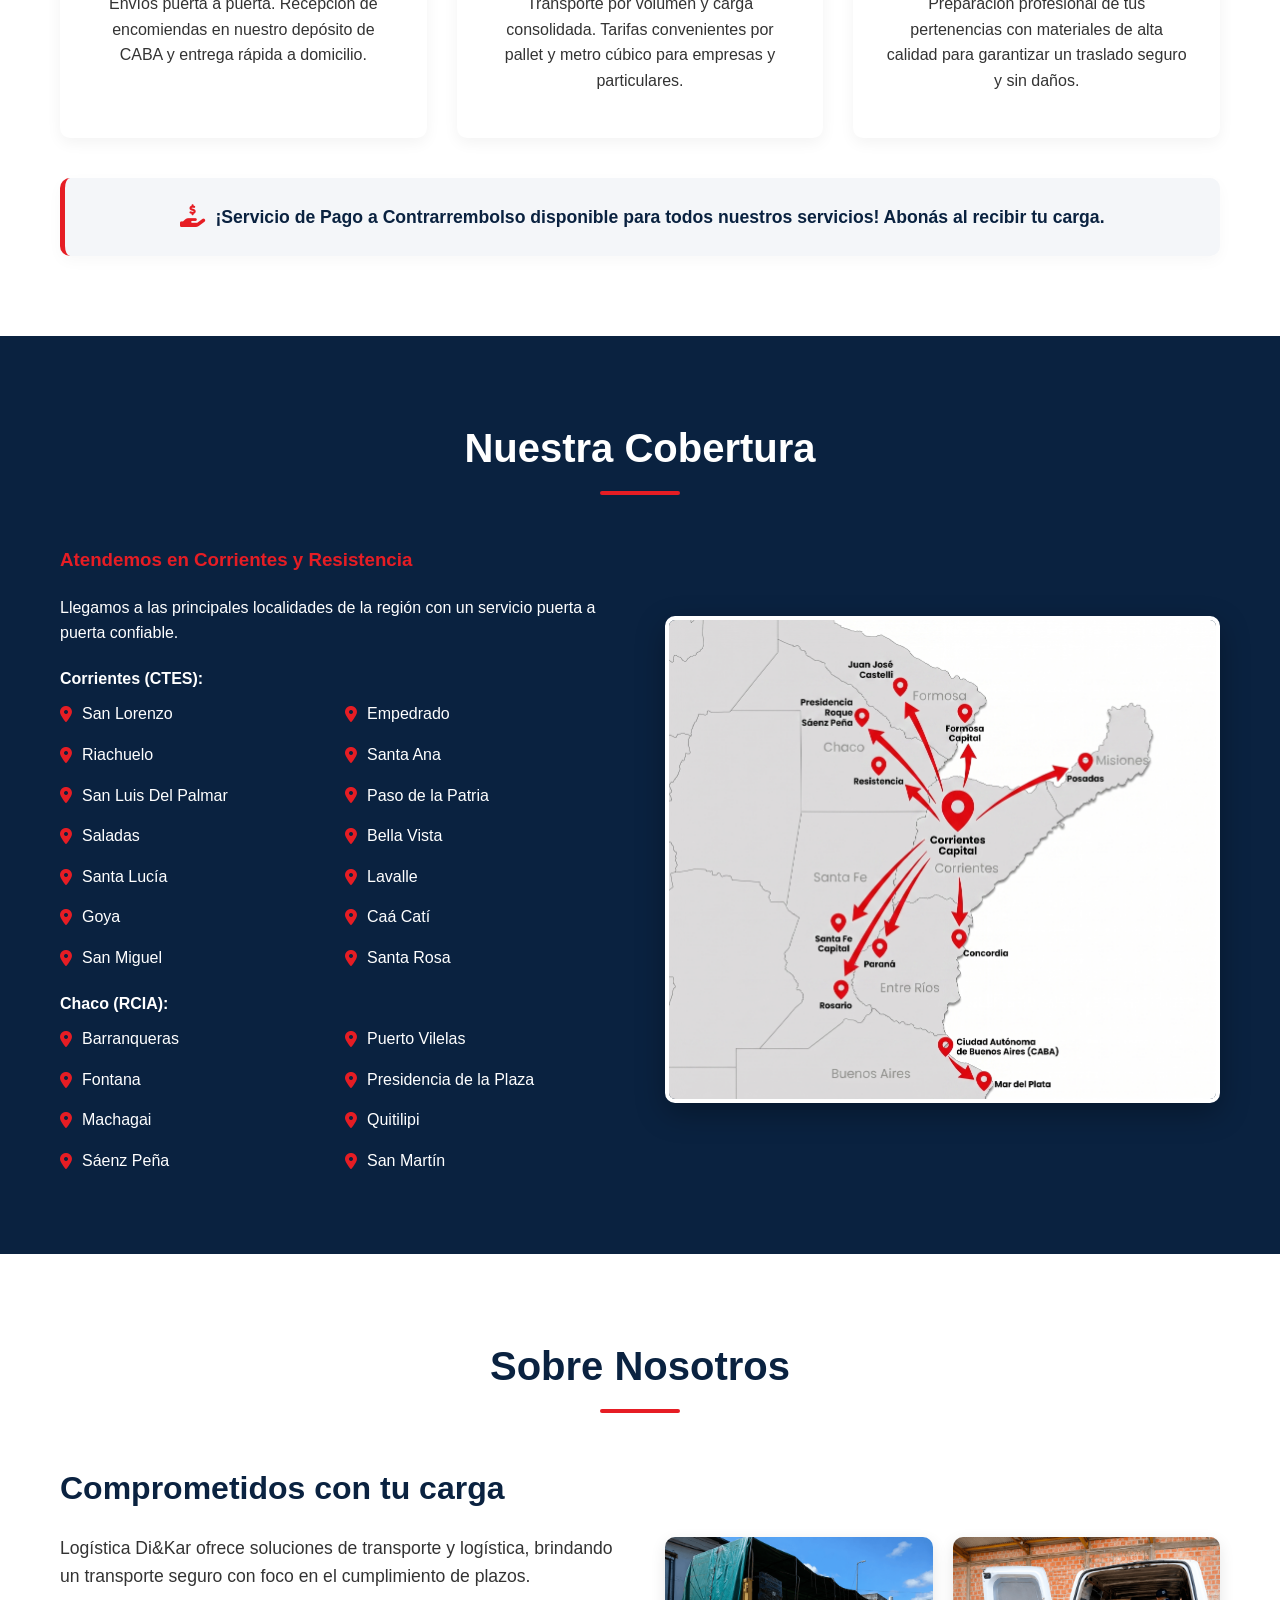
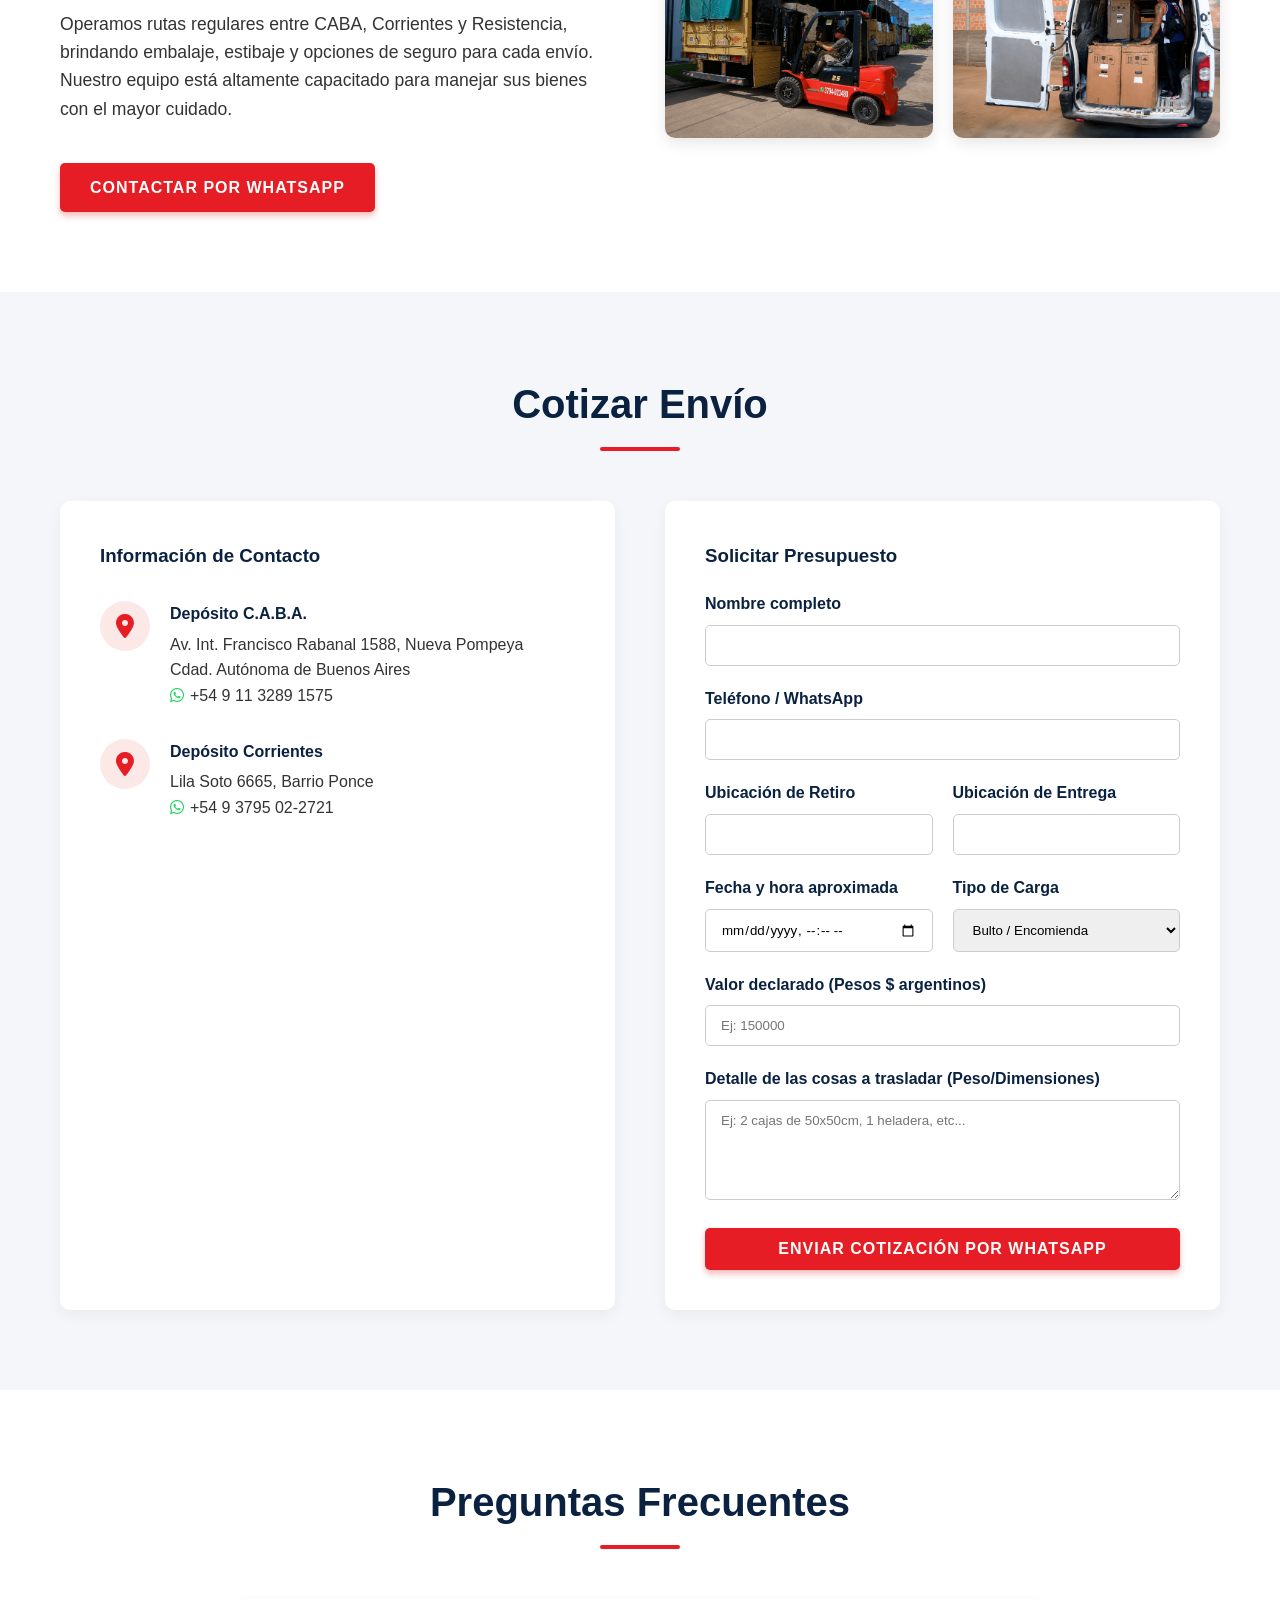
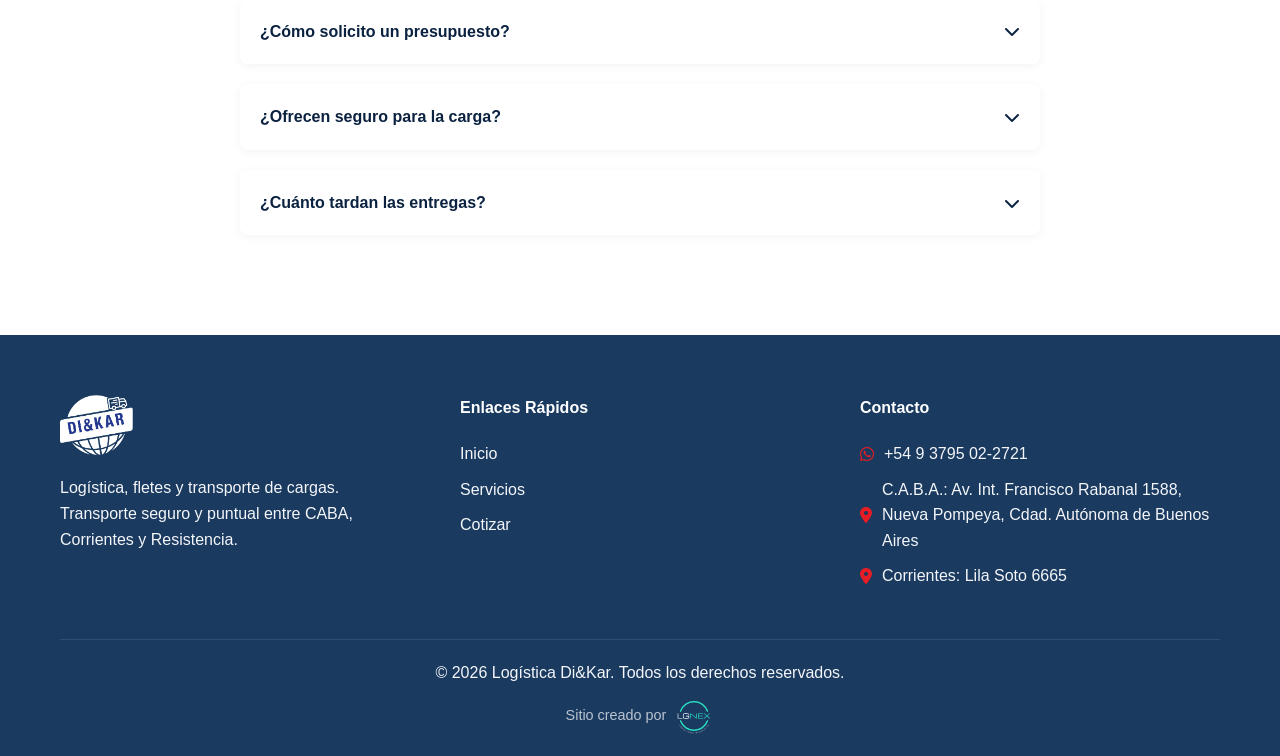
==== commit 2cdbb0d7: "Actualizar anio del copyright a 2026 Co-Authored-By: Claude Sonnet 5.5 <noreply@anthropic.com>" ====
--- a/index.html
+++ b/index.html
@@ -565,8 +565,8 @@
             </div>
 
             <div class="footer-bottom">
-                <p>&copy; 2024 Logística Di&Kar. Todos los derechos reservados.</p>
-                <p class="footer-credit">Sitio creado por <img src="Imagenes/lgnex.svg" alt="LGNEX Consultoría Informática"></p>
+                <p>&copy; 2026 Logística Di&Kar. Todos los derechos reservados.</p>
+                <a href="https://lgnex.com/" class="footer-credit" target="_blank" rel="noopener">Sitio creado por <img src="Imagenes/lgnex.svg" alt="LGNEX Consultoría Informática"></a>
             </div>
         </div>
     </footer>
--- a/styles.css
+++ b/styles.css
@@ -962,6 +962,11 @@
   margin-top: 10px;
   color: rgba(255,255,255,0.7);
   font-size: 0.9rem;
+  text-decoration: none;
+}
+
+.footer-credit:hover {
+  color: var(--white);
 }
 
 .footer-credit img {
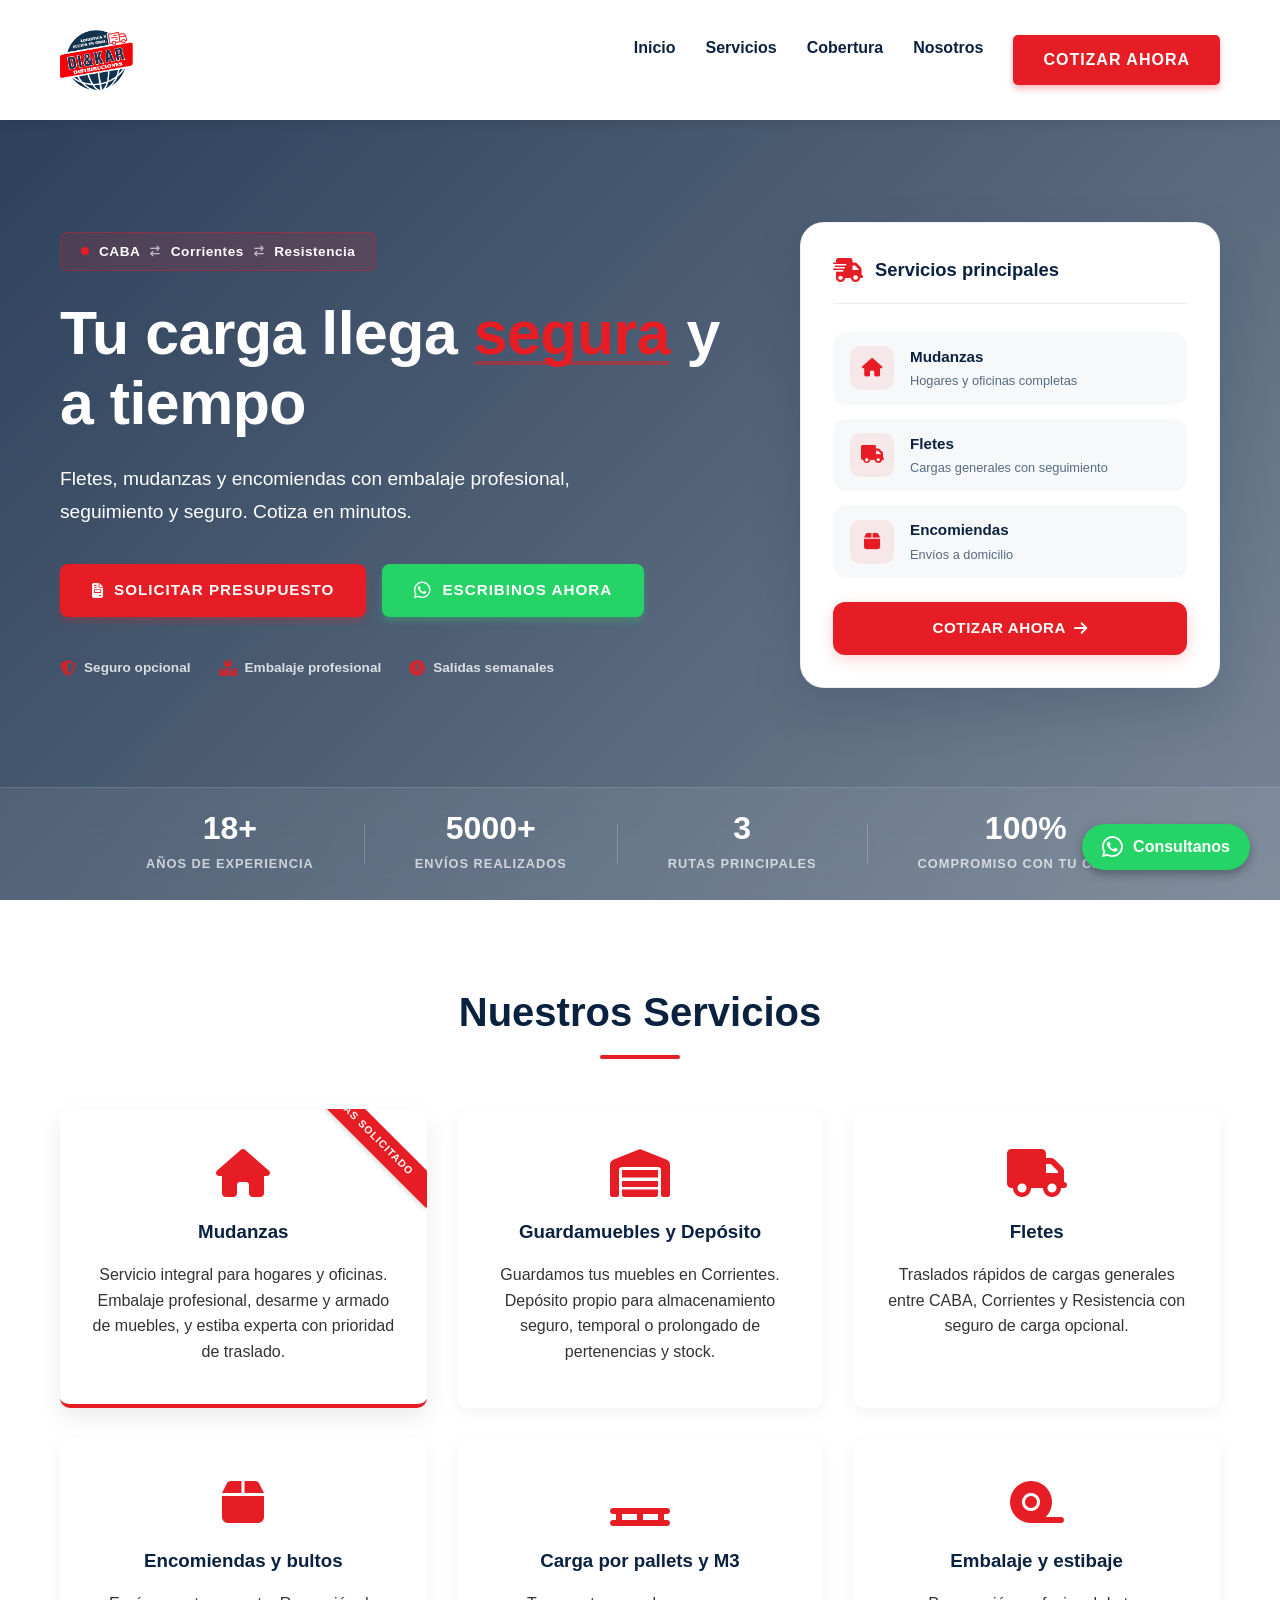
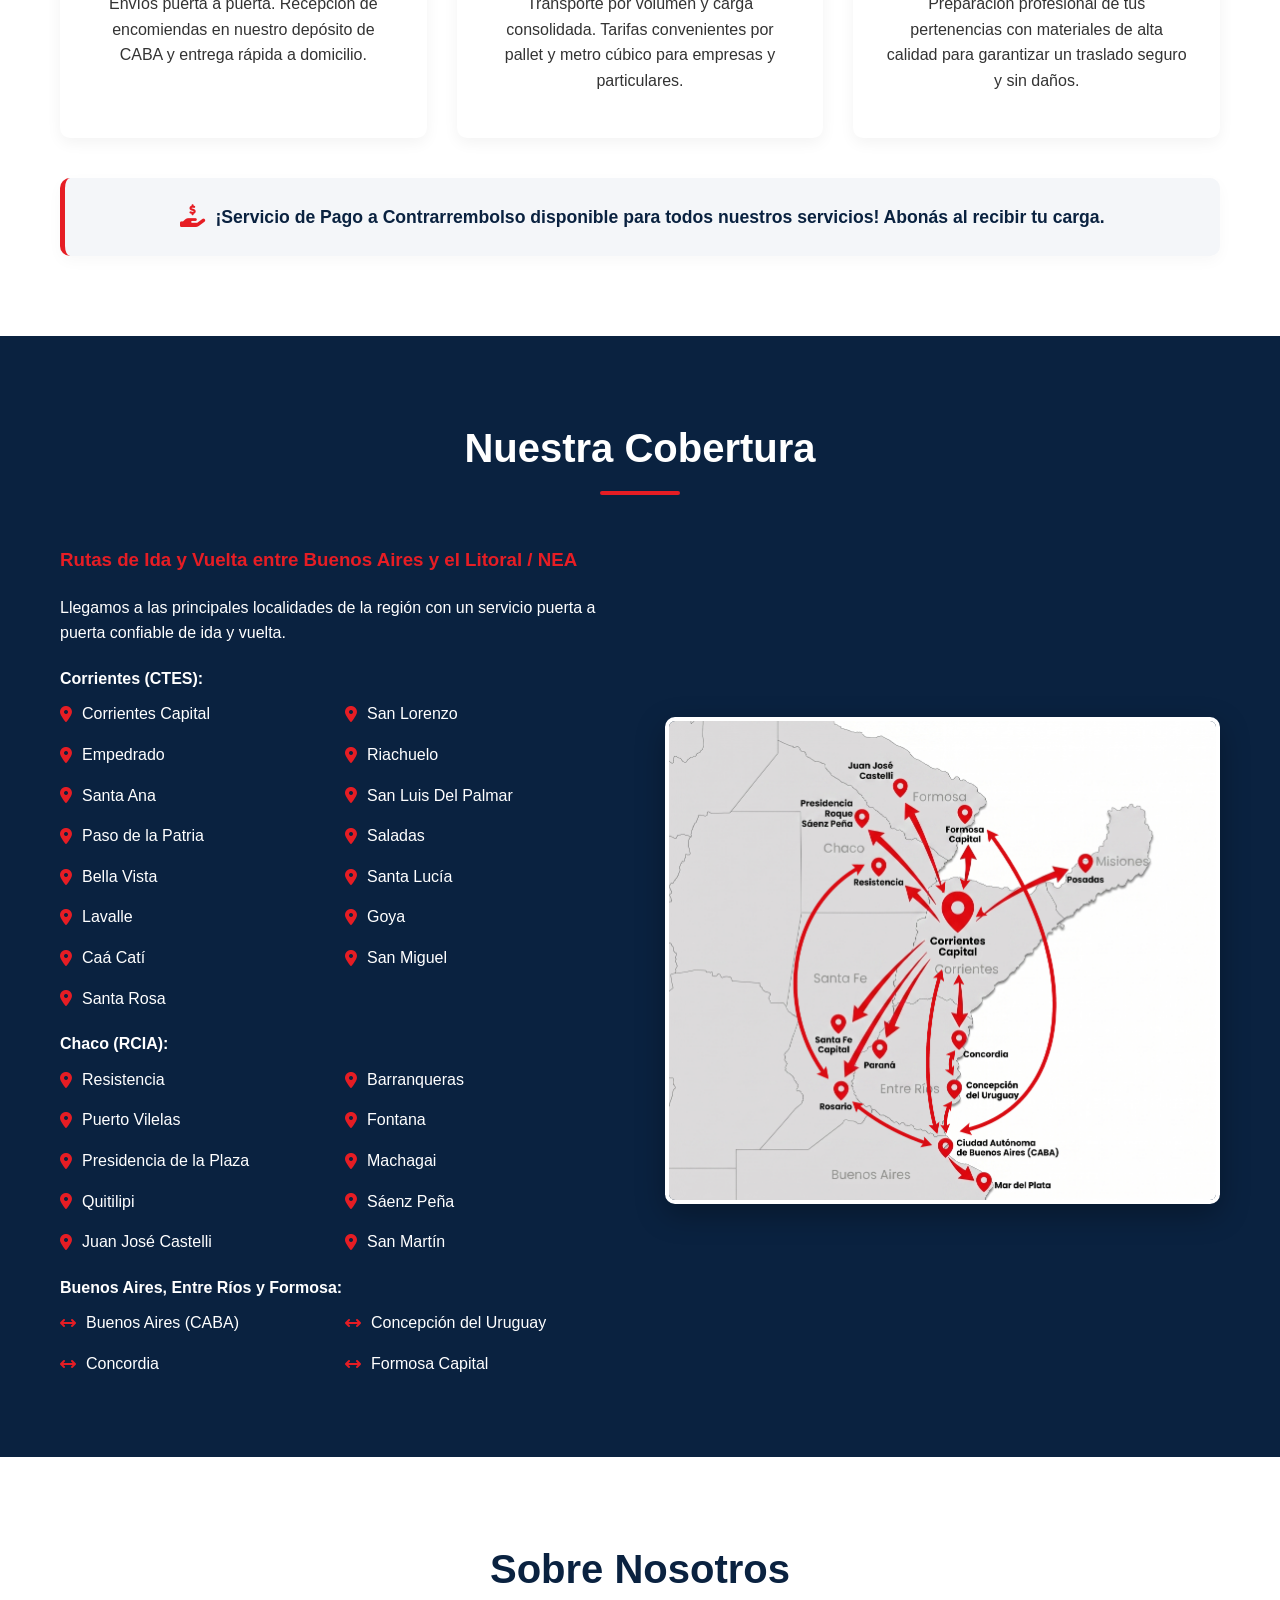
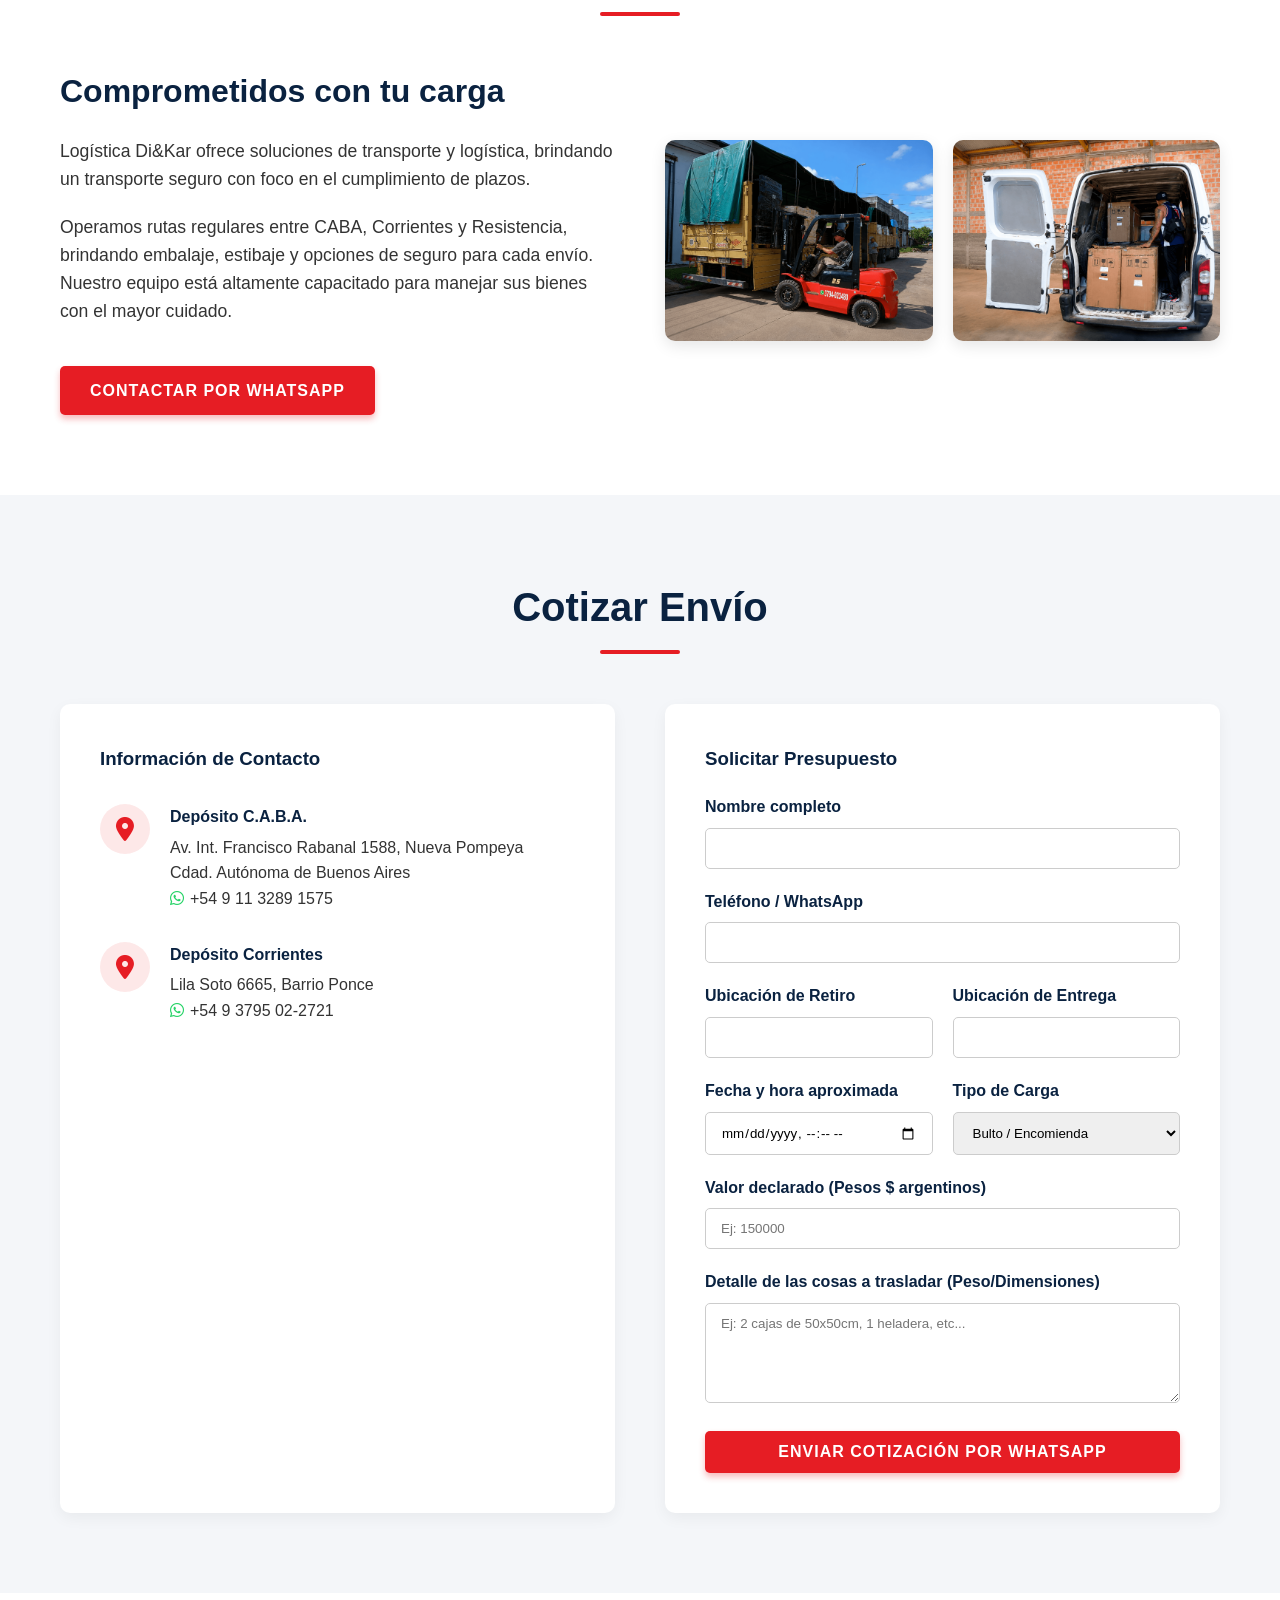
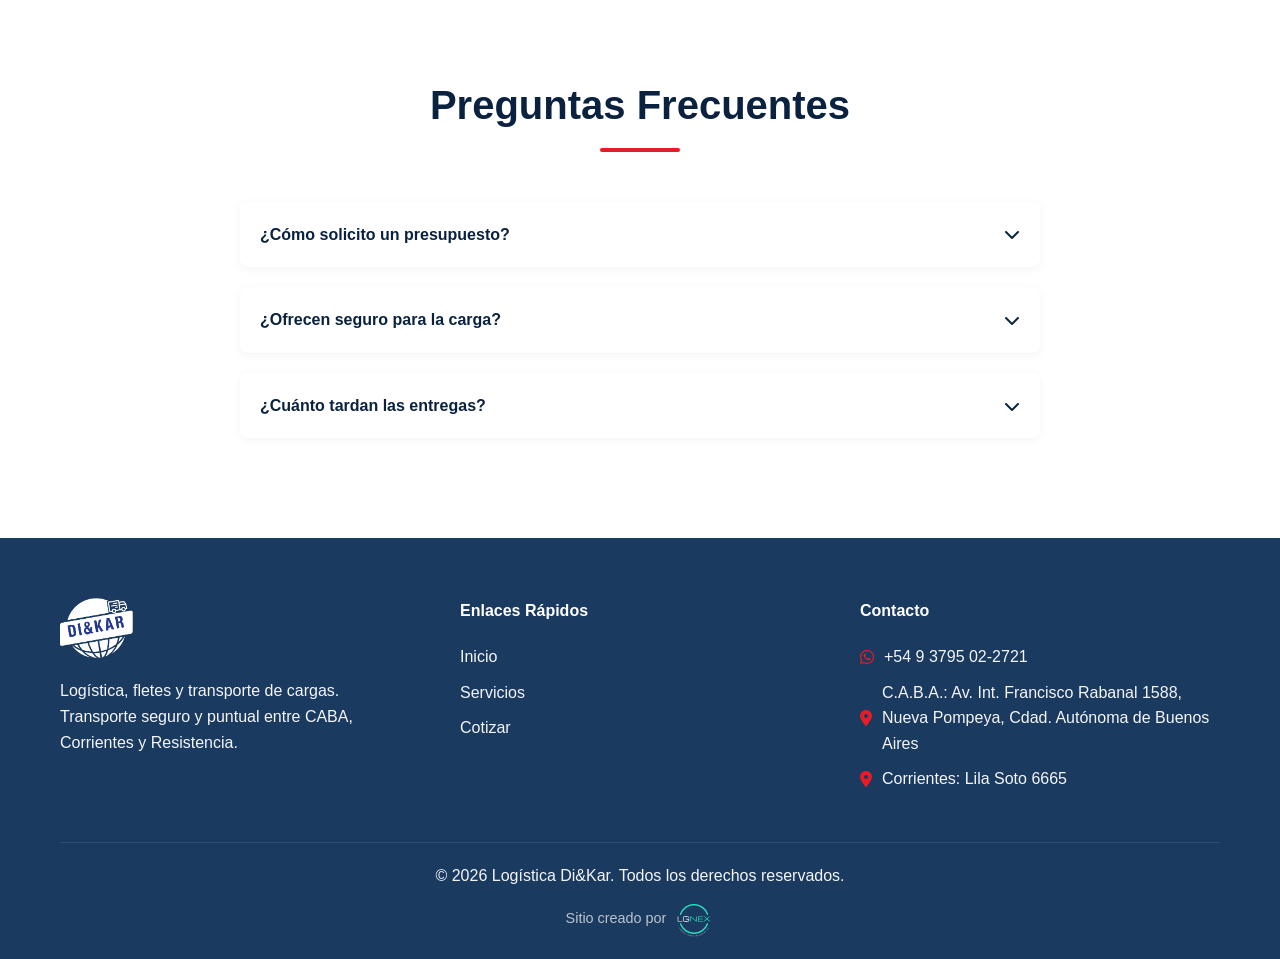
==== commit 9527ff35: "Actualizar mapa de cobertura con nuevas rutas ida y vuelta y Concepción del Uruguay" ====
--- a/index.html
+++ b/index.html
@@ -345,12 +345,13 @@
             <h2 class="section-title reveal">Nuestra Cobertura</h2>
             <div class="coverage-content reveal">
                 <div class="coverage-list">
-                    <h3>Atendemos en Corrientes y Resistencia</h3>
+                    <h3>Rutas de Ida y Vuelta entre Buenos Aires y el Litoral / NEA</h3>
                     <p style="margin-bottom: 20px;">Llegamos a las principales localidades de la región con un servicio
-                        puerta a puerta confiable.</p>
+                        puerta a puerta confiable de ida y vuelta.</p>
 
                     <h4 style="margin-bottom: 10px; color: var(--white);">Corrientes (CTES):</h4>
                     <ul style="margin-bottom: 20px;">
+                        <li><i class="fas fa-map-marker-alt"></i> Corrientes Capital</li>
                         <li><i class="fas fa-map-marker-alt"></i> San Lorenzo</li>
                         <li><i class="fas fa-map-marker-alt"></i> Empedrado</li>
                         <li><i class="fas fa-map-marker-alt"></i> Riachuelo</li>
@@ -368,7 +369,8 @@
                     </ul>
 
                     <h4 style="margin-bottom: 10px; color: var(--white);">Chaco (RCIA):</h4>
-                    <ul>
+                    <ul style="margin-bottom: 20px;">
+                        <li><i class="fas fa-map-marker-alt"></i> Resistencia</li>
                         <li><i class="fas fa-map-marker-alt"></i> Barranqueras</li>
                         <li><i class="fas fa-map-marker-alt"></i> Puerto Vilelas</li>
                         <li><i class="fas fa-map-marker-alt"></i> Fontana</li>
@@ -376,7 +378,16 @@
                         <li><i class="fas fa-map-marker-alt"></i> Machagai</li>
                         <li><i class="fas fa-map-marker-alt"></i> Quitilipi</li>
                         <li><i class="fas fa-map-marker-alt"></i> Sáenz Peña</li>
+                        <li><i class="fas fa-map-marker-alt"></i> Juan José Castelli</li>
                         <li><i class="fas fa-map-marker-alt"></i> San Martín</li>
+                    </ul>
+
+                    <h4 style="margin-bottom: 10px; color: var(--white);">Buenos Aires, Entre Ríos y Formosa:</h4>
+                    <ul>
+                        <li><i class="fas fa-arrows-left-right"></i> Buenos Aires (CABA)</li>
+                        <li><i class="fas fa-arrows-left-right"></i> Concepción del Uruguay</li>
+                        <li><i class="fas fa-arrows-left-right"></i> Concordia</li>
+                        <li><i class="fas fa-arrows-left-right"></i> Formosa Capital</li>
                     </ul>
                 </div>
                 <div class="coverage-map">
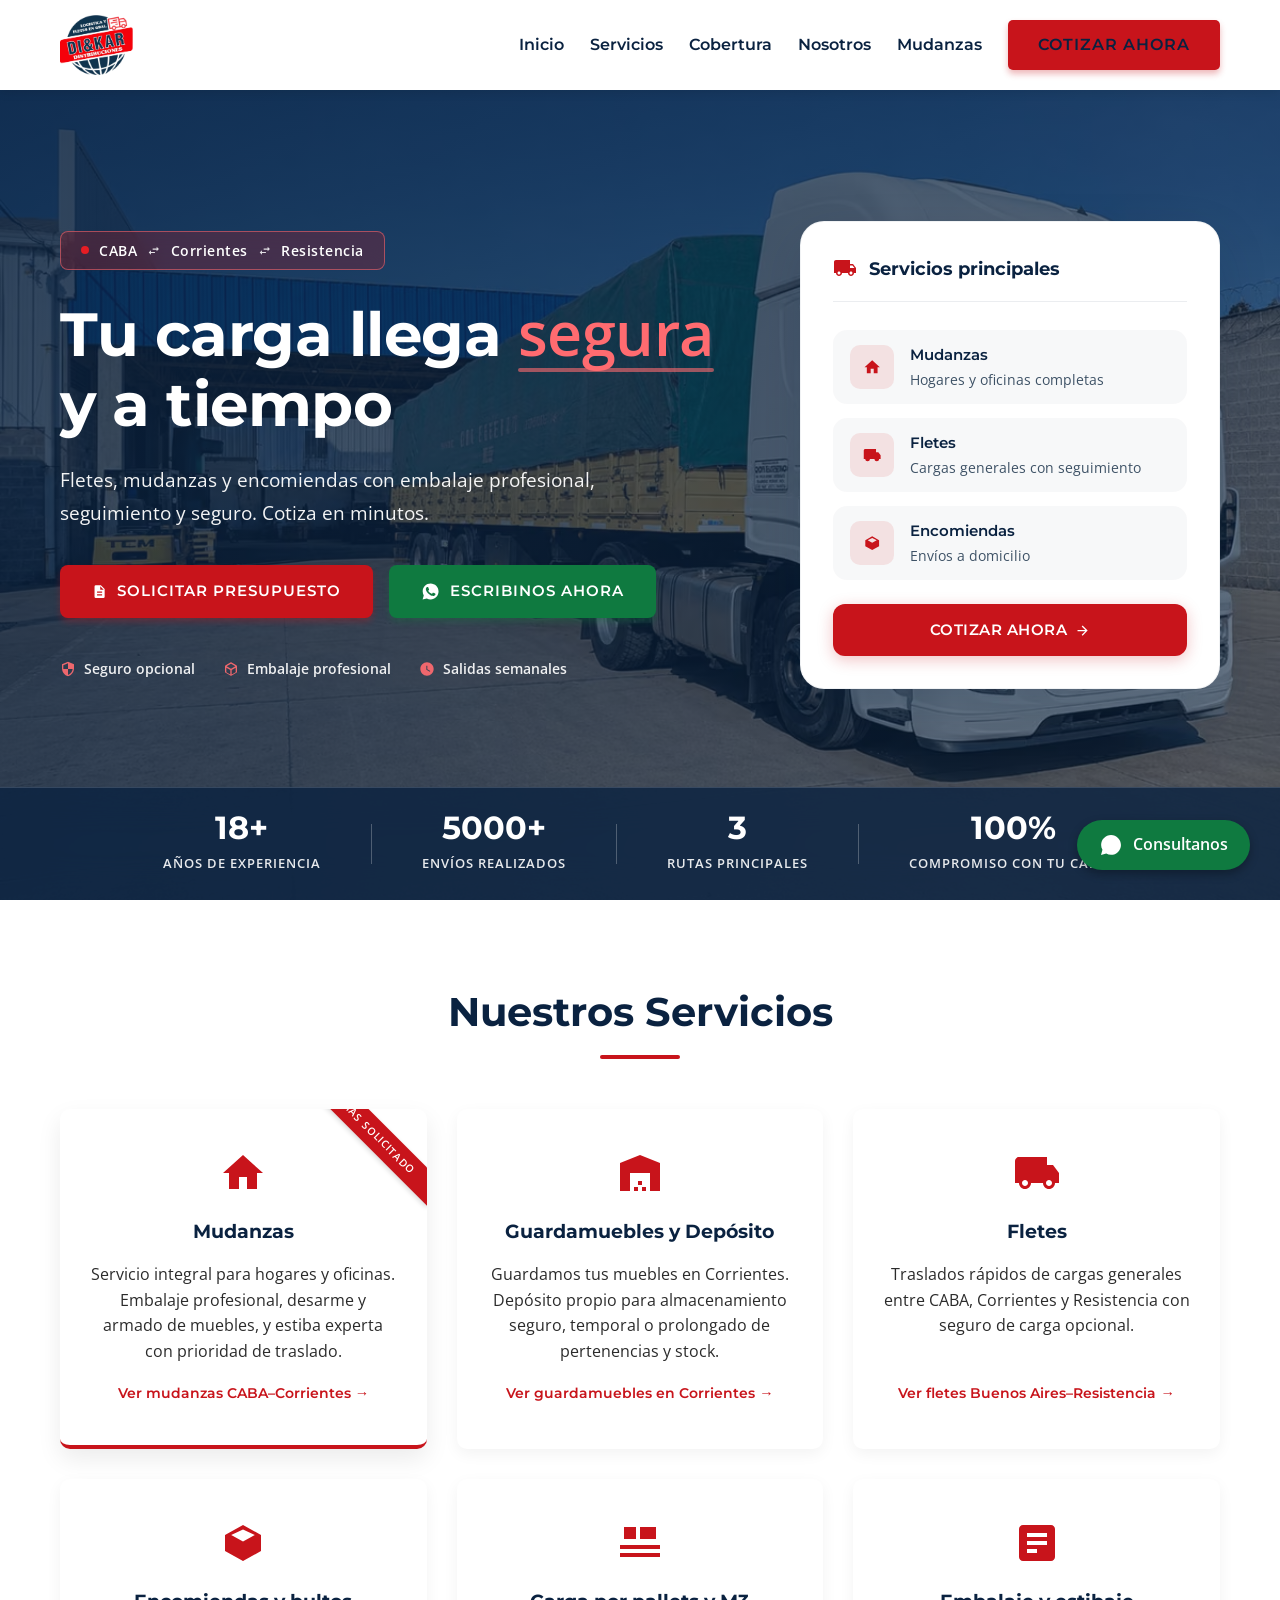
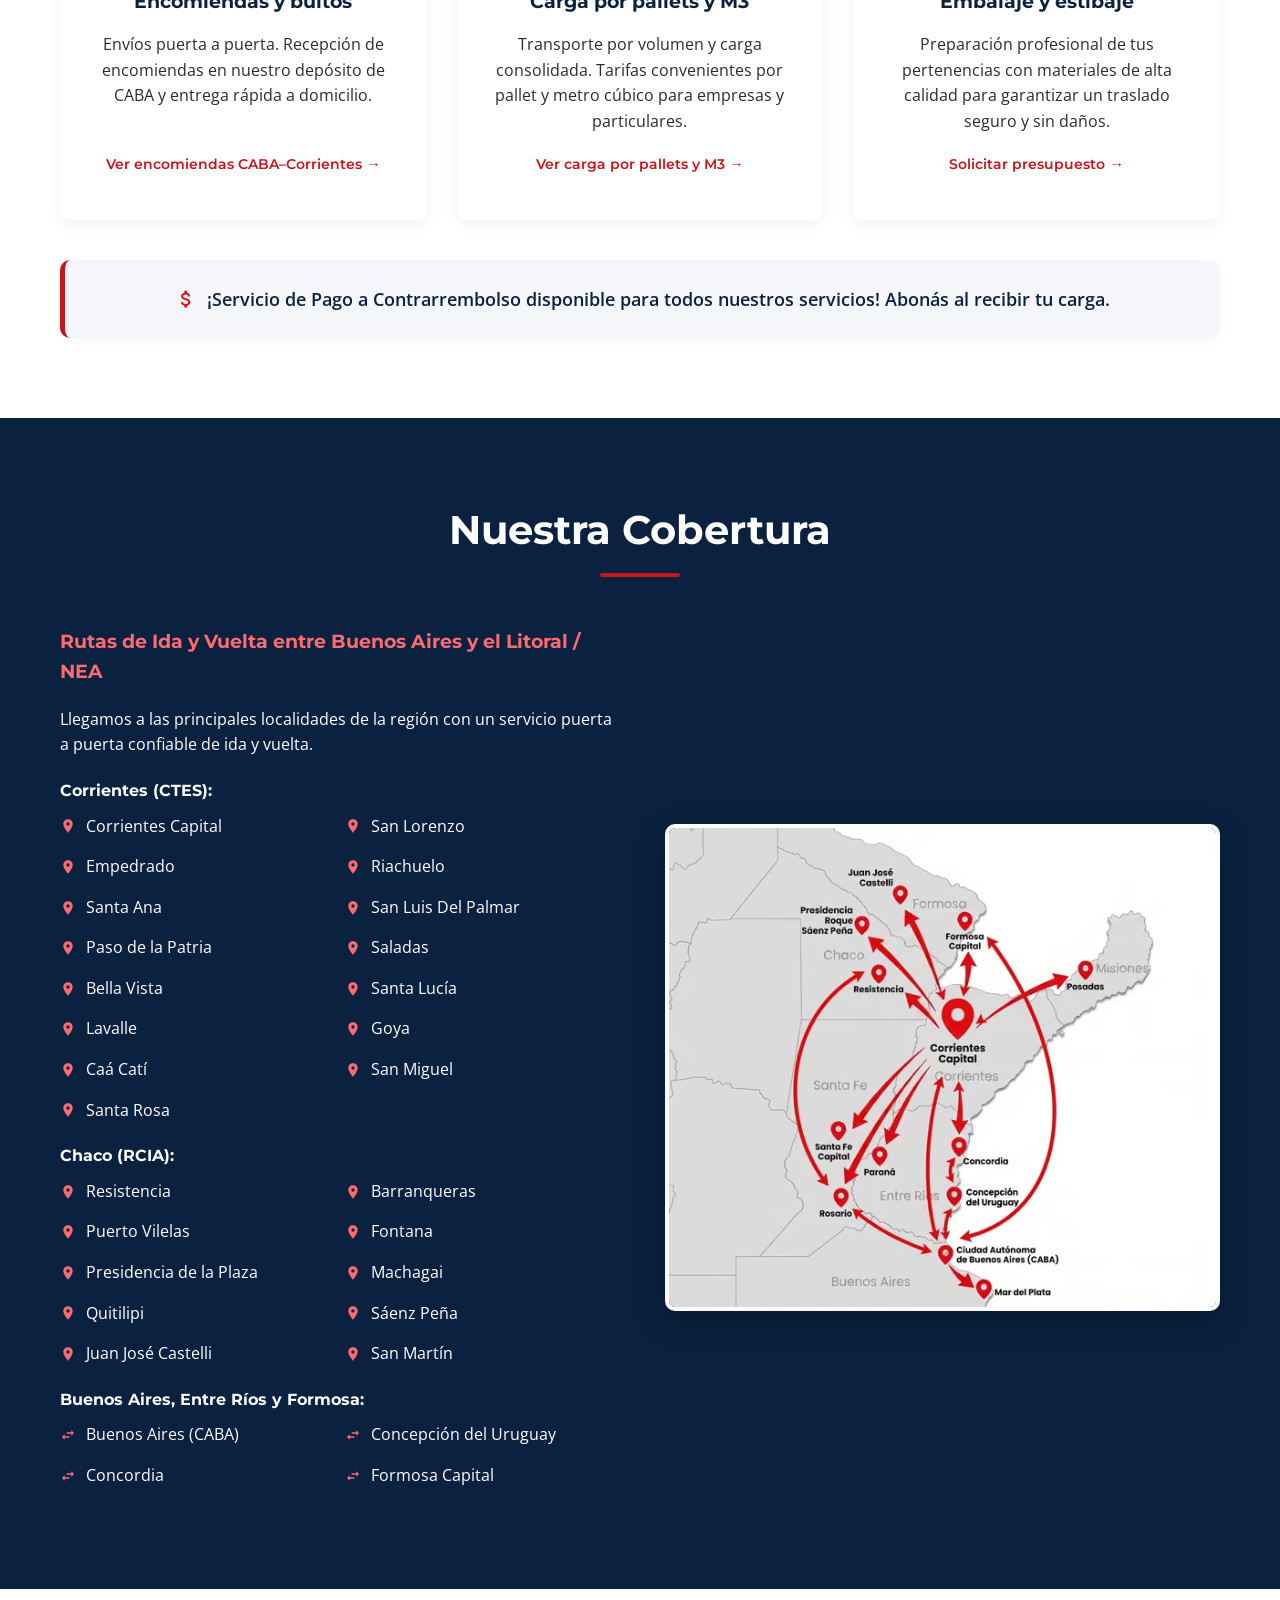
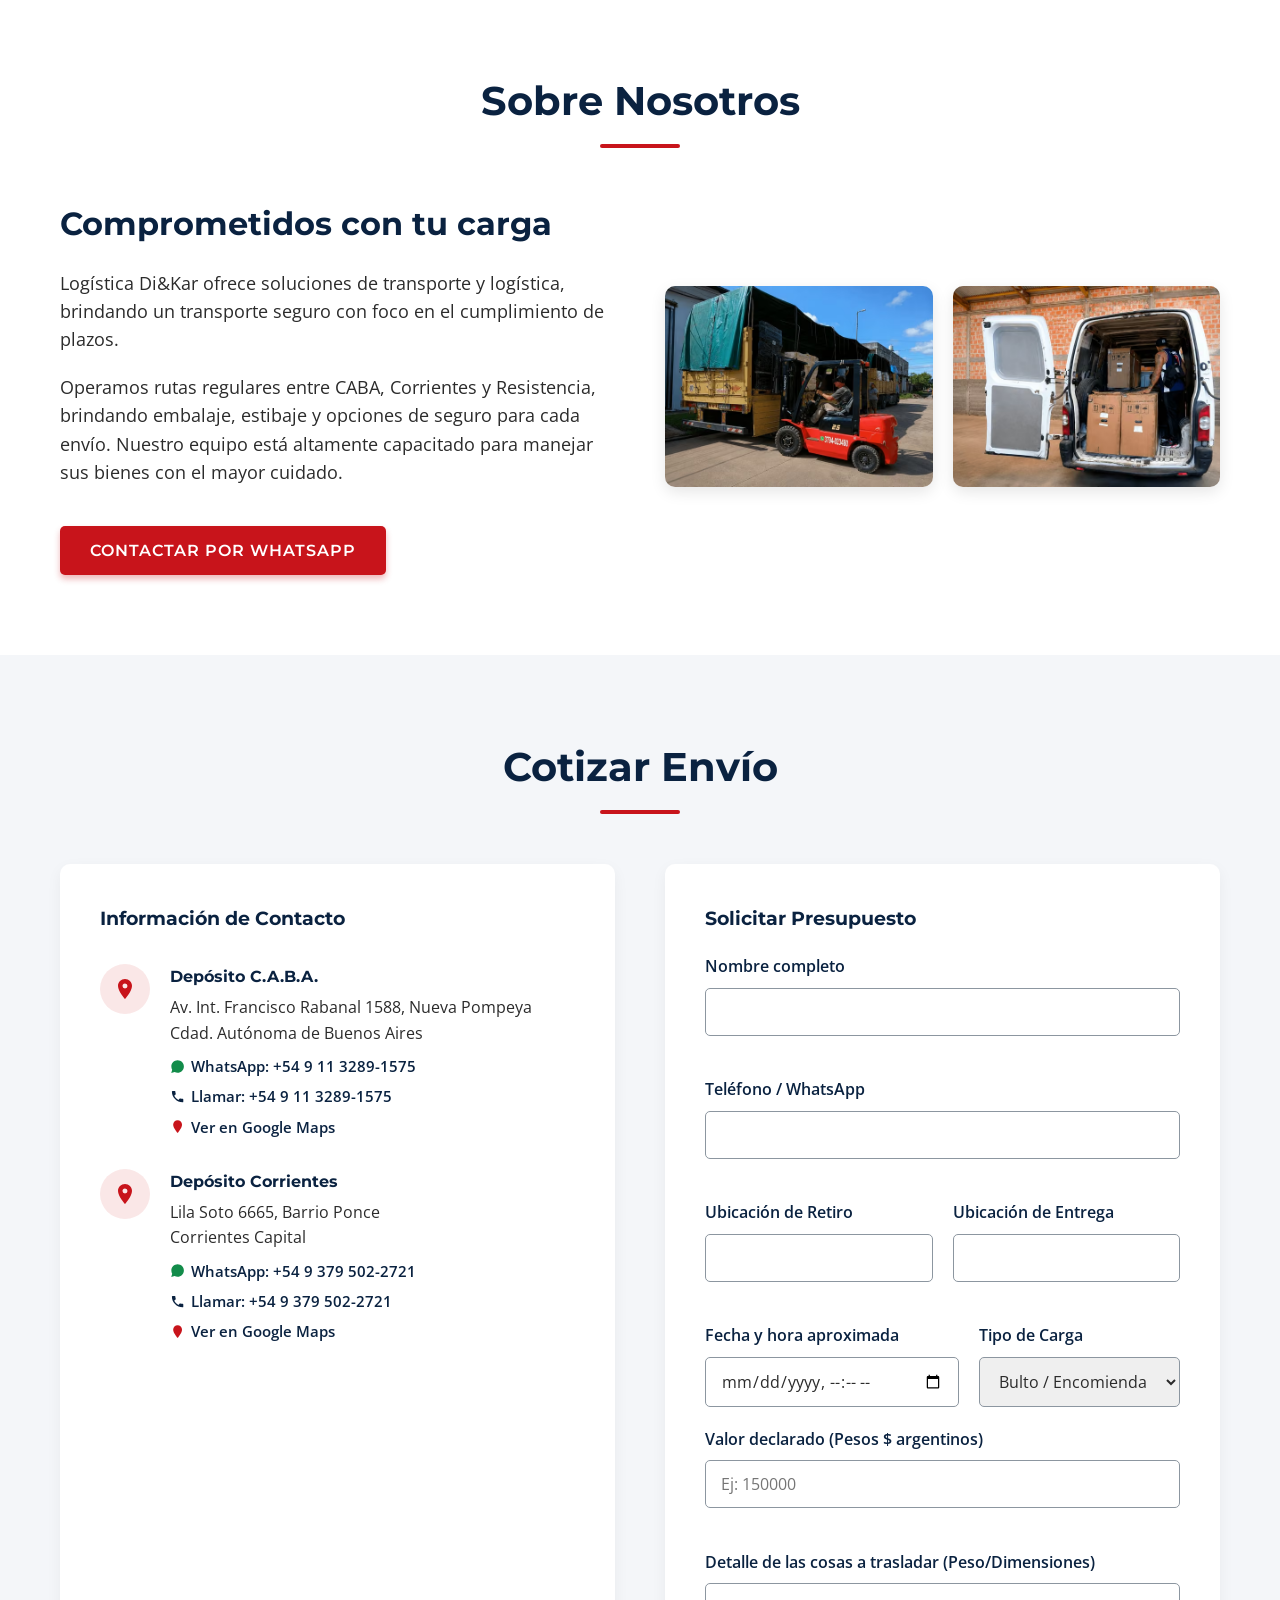
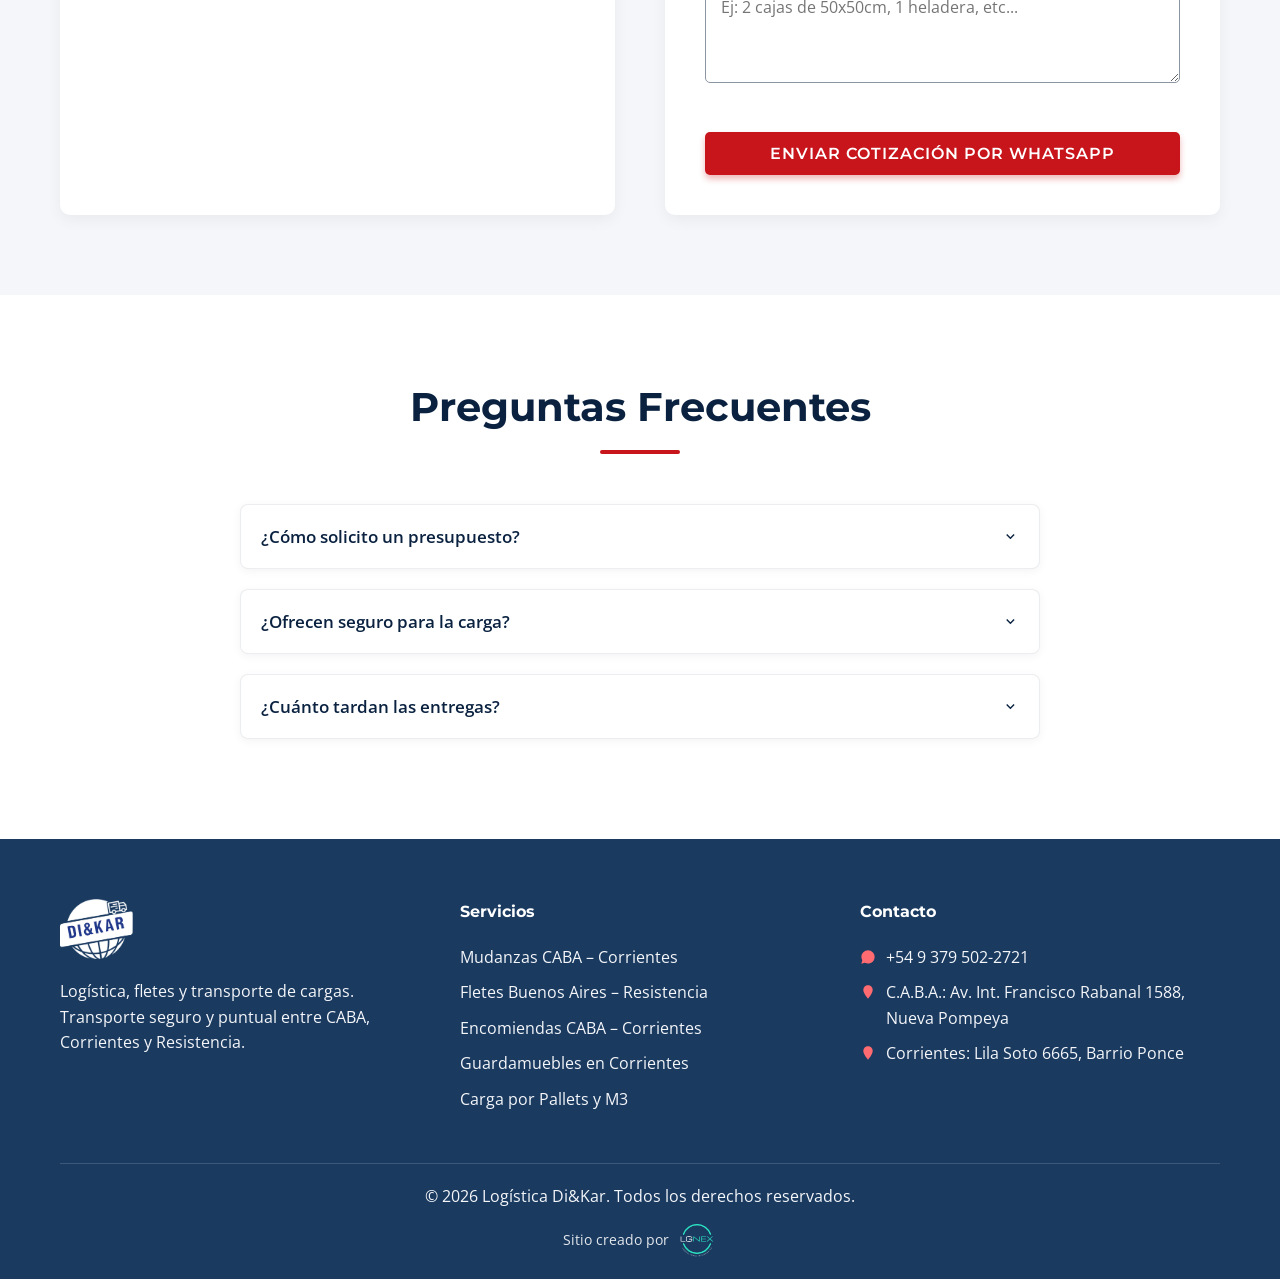
==== commit ee4b523f: "perf+a11y: SVG inline, IntersectionObserver, landmarks, contraste AA y validacion" ====
--- a/index.html
+++ b/index.html
@@ -4,591 +4,737 @@
 <head>
     <meta charset="UTF-8">
     <meta name="viewport" content="width=device-width, initial-scale=1.0">
-    <title>Logística Di&Kar — Logística y fletes entre CABA, Corrientes y Resistencia</title>
+    <title>Logística Di&amp;Kar — Logística y fletes entre CABA, Corrientes y Resistencia</title>
     <meta name="description"
-        content="Servicios de fletes, mudanzas y encomiendas con cobertura CABA, Corrientes y Resistencia. Cotiza rápido y asegura tu carga.">
-    <meta name="keywords"
-        content="fletes Corrientes CABA, transporte Corrientes Buenos Aires, mudanzas Corrientes, encomiendas Resistencia, tarifas fletes pallets, Corrientes, Resistencia, CABA, Pompeya, Lila Soto">
+        content="Servicios de fletes, mudanzas, guardamuebles y encomiendas con cobertura entre CABA, Corrientes, Resistencia, Formosa y Entre Ríos. Cotizá rápido y asegurá tu carga.">
 
     <!-- SEO -->
     <meta name="robots" content="index, follow, max-image-preview:large">
-    <meta name="author" content="Logística Di&Kar">
+    <meta name="author" content="Logística Di&amp;Kar">
     <meta name="theme-color" content="#0A2240">
     <link rel="canonical" href="https://logisticadikar.com.ar/">
-    <link rel="icon" type="image/png" href="Imagenes/Logo.png">
     <meta name="geo.region" content="AR">
     <meta name="geo.placename" content="Corrientes, Resistencia, Buenos Aires">
+
+    <!-- Favicons & Manifest -->
+    <link rel="icon" href="/favicon.ico" sizes="any">
+    <link rel="icon" type="image/png" sizes="32x32" href="/favicon-32.png">
+    <link rel="apple-touch-icon" sizes="180x180" href="/apple-touch-icon.png">
+    <link rel="manifest" href="/site.webmanifest">
 
     <!-- Open Graph / WhatsApp / Facebook -->
     <meta property="og:type" content="website">
     <meta property="og:locale" content="es_AR">
-    <meta property="og:site_name" content="Logística Di&Kar">
-    <meta property="og:title" content="Logística Di&Kar — Logística y fletes entre CABA, Corrientes y Resistencia">
+    <meta property="og:site_name" content="Logística Di&amp;Kar">
+    <meta property="og:title" content="Logística Di&amp;Kar — Logística y fletes entre CABA, Corrientes y Resistencia">
     <meta property="og:description" content="Mudanzas, fletes, encomiendas y guardamuebles con cobertura CABA, Corrientes y Resistencia. Cotizá rápido y asegurá tu carga.">
     <meta property="og:url" content="https://logisticadikar.com.ar/">
-    <meta property="og:image" content="https://logisticadikar.com.ar/Imagenes/Logo.png">
-    <meta property="og:image:alt" content="Logo Logística Di&Kar">
+    <meta property="og:image" content="https://logisticadikar.com.ar/og-image.jpg">
+    <meta property="og:image:width" content="1200">
+    <meta property="og:image:height" content="630">
+    <meta property="og:image:alt" content="Logística Di&amp;Kar — Tu carga llega segura y a tiempo">
     <meta name="twitter:card" content="summary_large_image">
-    <meta name="twitter:title" content="Logística Di&Kar — Fletes y mudanzas CABA, Corrientes y Resistencia">
+    <meta name="twitter:title" content="Logística Di&amp;Kar — Fletes y mudanzas CABA, Corrientes y Resistencia">
     <meta name="twitter:description" content="Mudanzas, fletes, encomiendas y guardamuebles. Cotizá rápido y asegurá tu carga.">
-    <meta name="twitter:image" content="https://logisticadikar.com.ar/Imagenes/Logo.png">
-
-    <!-- Seguridad -->
-    <meta http-equiv="Content-Security-Policy" content="default-src 'self'; script-src 'self'; style-src 'self' 'unsafe-inline' https://fonts.googleapis.com https://cdnjs.cloudflare.com; font-src 'self' https://fonts.gstatic.com https://cdnjs.cloudflare.com; img-src 'self' data:; connect-src 'self'; object-src 'none'; base-uri 'self'; form-action 'self' https://wa.me">
+    <meta name="twitter:image" content="https://logisticadikar.com.ar/og-image.jpg">
+
     <meta name="referrer" content="strict-origin-when-cross-origin">
+
+    <!-- Preload Fonts & Hero LCP Image -->
+    <link rel="preload" as="font" type="font/woff2" href="/fonts/montserrat-latin.woff2" crossorigin>
+    <link rel="preload" as="font" type="font/woff2" href="/fonts/opensans-latin.woff2" crossorigin>
+    <link rel="preload" as="image" href="/Imagenes/opt/gpt7-1200.avif" type="image/avif" fetchpriority="high">
 
     <!-- Datos estructurados (Google) -->
     <script type="application/ld+json">
     {
-    "@context": "https://schema.org",
-    "@type": "MovingCompany",
-    "@id": "https://logisticadikar.com.ar/#empresa",
-    "name": "Logística Di&Kar",
-    "url": "https://logisticadikar.com.ar/",
-    "logo": "https://logisticadikar.com.ar/Imagenes/Logo.png",
-    "image": "https://logisticadikar.com.ar/Imagenes/Logo.png",
-    "description": "Mudanzas, fletes, encomiendas, guardamuebles y carga por pallets y M3 entre CABA, Corrientes y Resistencia.",
-    "telephone": [
-        "+5493795022721",
-        "+5491132891575"
-    ],
-    "areaServed": [
+      "@context": "https://schema.org",
+      "@graph": [
         {
-            "@type": "City",
-            "name": "Ciudad Autónoma de Buenos Aires"
+          "@type": "MovingCompany",
+          "@id": "https://logisticadikar.com.ar/#empresa",
+          "name": "Logística Di&Kar",
+          "url": "https://logisticadikar.com.ar/",
+          "logo": "https://logisticadikar.com.ar/Imagenes/Logo.png",
+          "image": "https://logisticadikar.com.ar/og-image.jpg",
+          "description": "Mudanzas, fletes, encomiendas, guardamuebles y carga por pallets y M3 entre CABA, Corrientes, Resistencia, Formosa y Entre Ríos.",
+          "priceRange": "$$",
+          "telephone": [
+            "+5493795022721",
+            "+5491132891575"
+          ],
+          "areaServed": [
+            { "@type": "City", "name": "Ciudad Autónoma de Buenos Aires" },
+            { "@type": "City", "name": "Corrientes" },
+            { "@type": "City", "name": "Resistencia" },
+            { "@type": "City", "name": "Formosa" },
+            { "@type": "City", "name": "Concordia" },
+            { "@type": "City", "name": "Concepción del Uruguay" }
+          ],
+          "location": [
+            {
+              "@type": "Place",
+              "name": "Depósito C.A.B.A.",
+              "address": {
+                "@type": "PostalAddress",
+                "streetAddress": "Av. Int. Francisco Rabanal 1588, Nueva Pompeya",
+                "addressLocality": "Ciudad Autónoma de Buenos Aires",
+                "addressRegion": "CABA",
+                "addressCountry": "AR"
+              },
+              "geo": {
+                "@type": "GeoCoordinates",
+                "latitude": -34.6566102,
+                "longitude": -58.4210011
+              }
+            },
+            {
+              "@type": "Place",
+              "name": "Depósito Corrientes",
+              "address": {
+                "@type": "PostalAddress",
+                "streetAddress": "Lila Soto 6665, Barrio Ponce",
+                "addressLocality": "Corrientes",
+                "addressRegion": "Corrientes",
+                "addressCountry": "AR"
+              },
+              "geo": {
+                "@type": "GeoCoordinates",
+                "latitude": -27.4937,
+                "longitude": -58.7765
+              }
+            }
+          ],
+          "address": [
+            {
+              "@type": "PostalAddress",
+              "streetAddress": "Av. Int. Francisco Rabanal 1588, Nueva Pompeya",
+              "addressLocality": "Ciudad Autónoma de Buenos Aires",
+              "addressCountry": "AR"
+            },
+            {
+              "@type": "PostalAddress",
+              "streetAddress": "Lila Soto 6665, Barrio Ponce",
+              "addressLocality": "Corrientes",
+              "addressRegion": "Corrientes",
+              "addressCountry": "AR"
+            }
+          ],
+          "hasOfferCatalog": {
+            "@type": "OfferCatalog",
+            "name": "Servicios de Logística Di&Kar",
+            "itemListElement": [
+              {
+                "@type": "Offer",
+                "itemOffered": {
+                  "@type": "Service",
+                  "name": "Mudanzas CABA a Corrientes",
+                  "url": "https://logisticadikar.com.ar/mudanzas-caba-corrientes/",
+                  "description": "Servicio integral para hogares y oficinas con embalaje, desarme y armado de muebles."
+                }
+              },
+              {
+                "@type": "Offer",
+                "itemOffered": {
+                  "@type": "Service",
+                  "name": "Guardamuebles y Depósito en Corrientes",
+                  "url": "https://logisticadikar.com.ar/guardamuebles-corrientes/",
+                  "description": "Depósito propio en Corrientes para almacenamiento seguro, temporal o prolongado."
+                }
+              },
+              {
+                "@type": "Offer",
+                "itemOffered": {
+                  "@type": "Service",
+                  "name": "Fletes Buenos Aires a Resistencia",
+                  "url": "https://logisticadikar.com.ar/fletes-buenos-aires-resistencia/",
+                  "description": "Traslados de cargas generales entre CABA, Corrientes y Resistencia con seguro de carga opcional."
+                }
+              },
+              {
+                "@type": "Offer",
+                "itemOffered": {
+                  "@type": "Service",
+                  "name": "Encomiendas y bultos CABA Corrientes",
+                  "url": "https://logisticadikar.com.ar/encomiendas-caba-corrientes/",
+                  "description": "Envíos puerta a puerta con recepción en el depósito de CABA."
+                }
+              },
+              {
+                "@type": "Offer",
+                "itemOffered": {
+                  "@type": "Service",
+                  "name": "Carga por pallets y M3",
+                  "url": "https://logisticadikar.com.ar/carga-pallets-m3/",
+                  "description": "Transporte por volumen y carga consolidada para empresas y particulares."
+                }
+              }
+            ]
+          }
         },
         {
-            "@type": "City",
-            "name": "Corrientes"
-        },
-        {
-            "@type": "City",
-            "name": "Resistencia"
-        }
-    ],
-    "address": [
-        {
-            "@type": "PostalAddress",
-            "streetAddress": "Av. Int. Francisco Rabanal 1588, Nueva Pompeya",
-            "addressLocality": "Ciudad Autónoma de Buenos Aires",
-            "addressCountry": "AR"
-        },
-        {
-            "@type": "PostalAddress",
-            "streetAddress": "Lila Soto 6665, Barrio Ponce",
-            "addressLocality": "Corrientes",
-            "addressRegion": "Corrientes",
-            "addressCountry": "AR"
-        }
-    ],
-    "hasOfferCatalog": {
-        "@type": "OfferCatalog",
-        "name": "Servicios",
-        "itemListElement": [
+          "@type": "FAQPage",
+          "@id": "https://logisticadikar.com.ar/#faq",
+          "mainEntity": [
             {
-                "@type": "Offer",
-                "itemOffered": {
-                    "@type": "Service",
-                    "name": "Mudanzas",
-                    "description": "Servicio integral para hogares y oficinas con embalaje, desarme y armado de muebles."
-                }
+              "@type": "Question",
+              "name": "¿Cómo solicito un presupuesto?",
+              "acceptedAnswer": {
+                "@type": "Answer",
+                "text": "Podés completar el formulario de cotización en esta página con los detalles de tu envío, o enviarnos un mensaje directo por WhatsApp al +54 9 379 502-2721. Te responderemos a la brevedad con las opciones disponibles."
+              }
             },
             {
-                "@type": "Offer",
-                "itemOffered": {
-                    "@type": "Service",
-                    "name": "Guardamuebles y Depósito",
-                    "description": "Depósito propio en Corrientes para almacenamiento seguro, temporal o prolongado."
-                }
+              "@type": "Question",
+              "name": "¿Ofrecen seguro para la carga?",
+              "acceptedAnswer": {
+                "@type": "Answer",
+                "text": "Sí, ofrecemos seguro opcional para cargas. El costo se calcula en base al valor declarado de la mercadería o los bienes a transportar. Recomendamos solicitarlo para mayor tranquilidad."
+              }
             },
             {
-                "@type": "Offer",
-                "itemOffered": {
-                    "@type": "Service",
-                    "name": "Fletes",
-                    "description": "Traslados de cargas generales entre CABA, Corrientes y Resistencia con seguro de carga opcional."
-                }
-            },
-            {
-                "@type": "Offer",
-                "itemOffered": {
-                    "@type": "Service",
-                    "name": "Encomiendas y bultos",
-                    "description": "Envíos puerta a puerta con recepción en el depósito de CABA."
-                }
-            },
-            {
-                "@type": "Offer",
-                "itemOffered": {
-                    "@type": "Service",
-                    "name": "Carga por pallets y M3",
-                    "description": "Transporte por volumen y carga consolidada para empresas y particulares."
-                }
-            },
-            {
-                "@type": "Offer",
-                "itemOffered": {
-                    "@type": "Service",
-                    "name": "Embalaje y estibaje",
-                    "description": "Preparación profesional de pertenencias con materiales de alta calidad."
-                }
+              "@type": "Question",
+              "name": "¿Cuánto tardan las entregas?",
+              "acceptedAnswer": {
+                "@type": "Answer",
+                "text": "Los tiempos de entrega varían según la ruta, el tipo de servicio y las condiciones climáticas. Tenemos salidas regulares semanales entre Buenos Aires y el litoral. Contáctanos para obtener plazos estimados para tu envío particular."
+              }
             }
-        ]
+          ]
+        }
+      ]
     }
-}
     </script>
 
-
-    <!-- Google Fonts -->
-    <link rel="preconnect" href="https://fonts.googleapis.com">
-    <link rel="preconnect" href="https://fonts.gstatic.com" crossorigin>
-    <link
-        href="https://fonts.googleapis.com/css2?family=Montserrat:wght@400;600;700&family=Open+Sans:wght@400;600&display=swap"
-        rel="stylesheet">
-
-    <!-- FontAwesome -->
-    <link rel="stylesheet" href="https://cdnjs.cloudflare.com/ajax/libs/font-awesome/6.4.0/css/all.min.css"
-        integrity="sha512-iecdLmaskl7CVkqkXNQ/ZH/XLlvWZOJyj7Yy7tcenmpD1ypASozpmT/E0iPtmFIB46ZmdtAc9eNBvH0H/ZpiBw==" crossorigin="anonymous" referrerpolicy="no-referrer">
-
-    <link rel="stylesheet" href="styles.css">
+    <link rel="stylesheet" href="/fonts/fonts.css">
+    <link rel="stylesheet" href="/styles.v2.css">
 </head>
 
 <body>
+    <a class="skip-link" href="#main-content">Saltar al contenido principal</a>
 
     <!-- Header -->
     <header id="header">
-        <nav class="navbar">
-            <a href="#" class="logo">
-                <img src="Imagenes/logo.png" alt="Logística Di&Kar Logo">
+        <nav class="navbar" aria-label="Navegación principal">
+            <a href="/" class="logo" aria-label="Inicio — Logística Di&amp;Kar">
+                <picture>
+                    <source srcset="/Imagenes/opt/logo-400.avif" type="image/avif">
+                    <source srcset="/Imagenes/opt/logo-400.webp" type="image/webp">
+                    <img src="/Imagenes/opt/logo-400.png" alt="Logística Di&amp;Kar" width="400" height="327" fetchpriority="high" decoding="async">
+                </picture>
             </a>
             <ul class="nav-links" id="nav-links">
                 <li><a href="#inicio">Inicio</a></li>
                 <li><a href="#servicios">Servicios</a></li>
                 <li><a href="#cobertura">Cobertura</a></li>
                 <li><a href="#nosotros">Nosotros</a></li>
-                <li><a href="#contacto" class="btn btn-primary" style="color: white;">Cotizar ahora</a></li>
+                <li><a href="/mudanzas-caba-corrientes/">Mudanzas</a></li>
+                <li><a href="#contacto" class="btn btn-primary">Cotizar ahora</a></li>
             </ul>
-            <div class="mobile-menu-btn" id="mobile-menu-btn">
-                <i class="fas fa-bars"></i>
-            </div>
+            <button type="button" class="mobile-menu-btn" id="mobile-menu-btn" aria-label="Abrir menú" aria-expanded="false" aria-controls="nav-links">
+                <svg class="icon" aria-hidden="true" viewBox="0 0 24 24"><path d="M3 6h18v2H3V6zm0 5h18v2H3v-2zm0 5h18v2H3v-2z"/></svg>
+            </button>
         </nav>
     </header>
 
-    <!-- Hero Section -->
-    <section id="inicio" class="hero">
-        <div class="hero-bg">
-            <div class="bg-slide"></div>
-            <div class="bg-slide"></div>
-            <div class="bg-slide"></div>
-        </div>
-        <div class="hero-overlay"></div>
-        <div class="container">
-            <div class="hero-split">
-                <div class="hero-left">
-                    <div class="hero-route-badge">
-                        <span class="route-dot"></span>
-                        <span>CABA</span>
-                        <i class="fas fa-arrow-right-arrow-left"></i>
-                        <span>Corrientes</span>
-                        <i class="fas fa-arrow-right-arrow-left"></i>
-                        <span>Resistencia</span>
-                    </div>
-                    <h1>Tu carga llega <span class="highlight-text">segura</span> y a tiempo</h1>
-                    <p class="hero-subtitle">Fletes, mudanzas y encomiendas con embalaje profesional, seguimiento y seguro. Cotiza en minutos.</p>
-                    <div class="hero-btns">
-                        <a href="#contacto" class="btn btn-primary btn-hero-primary">
-                            <i class="fas fa-file-invoice"></i>
-                            Solicitar presupuesto
-                        </a>
-                        <a href="https://wa.me/5493795022721" class="btn btn-whatsapp-hero" target="_blank" rel="noopener noreferrer">
-                            <i class="fab fa-whatsapp"></i>
-                            Escribinos ahora
-                        </a>
-                    </div>
-                    <div class="hero-trust">
-                        <div class="trust-item">
-                            <i class="fas fa-shield-halved"></i>
-                            <span>Seguro opcional</span>
-                        </div>
-                        <div class="trust-item">
-                            <i class="fas fa-boxes-stacked"></i>
-                            <span>Embalaje profesional</span>
-                        </div>
-                        <div class="trust-item">
-                            <i class="fas fa-clock"></i>
-                            <span>Salidas semanales</span>
-                        </div>
-                    </div>
-                </div>
-                <div class="hero-right">
-                    <div class="hero-floating-card">
-                        <div class="floating-card-header">
-                            <i class="fas fa-truck-fast"></i>
-                            <span>Servicios principales</span>
-                        </div>
-                        <div class="floating-card-services">
-                            <div class="fc-service">
-                                <div class="fc-icon"><i class="fas fa-home"></i></div>
-                                <div class="fc-info">
-                                    <h4>Mudanzas</h4>
-                                    <p>Hogares y oficinas completas</p>
+    <main id="main-content">
+        <!-- Hero Section -->
+        <section id="inicio" class="hero">
+            <div class="hero-bg" aria-hidden="true">
+                <div class="bg-slide"></div>
+                <div class="bg-slide"></div>
+                <div class="bg-slide"></div>
+            </div>
+            <div class="hero-overlay" aria-hidden="true"></div>
+            <div class="container">
+                <div class="hero-split">
+                    <div class="hero-left">
+                        <div class="hero-route-badge">
+                            <span class="route-dot" aria-hidden="true"></span>
+                            <span>CABA</span>
+                            <svg class="icon" aria-hidden="true" viewBox="0 0 24 24"><path d="M6.99 11L3 15l3.99 4v-3H14v-2H6.99v-3zM21 9l-3.99-4v3H10v2h7.01v3L21 9z"/></svg>
+                            <span>Corrientes</span>
+                            <svg class="icon" aria-hidden="true" viewBox="0 0 24 24"><path d="M6.99 11L3 15l3.99 4v-3H14v-2H6.99v-3zM21 9l-3.99-4v3H10v2h7.01v3L21 9z"/></svg>
+                            <span>Resistencia</span>
+                        </div>
+                        <h1>Tu carga llega <span class="highlight-text">segura</span> y a tiempo</h1>
+                        <p class="hero-subtitle">Fletes, mudanzas y encomiendas con embalaje profesional, seguimiento y seguro. Cotiza en minutos.</p>
+                        <div class="hero-btns">
+                            <a href="#contacto" class="btn btn-primary btn-hero-primary">
+                                <svg class="icon" aria-hidden="true" viewBox="0 0 24 24"><path d="M14 2H6a2 2 0 0 0-2 2v16a2 2 0 0 0 2 2h12a2 2 0 0 0 2-2V8l-6-6zm2 16H8v-2h8v2zm0-4H8v-2h8v2zm-3-5V3.5L18.5 9H13z"/></svg>
+                                Solicitar presupuesto
+                            </a>
+                            <a href="https://wa.me/5493795022721" class="btn btn-whatsapp-hero" target="_blank" rel="noopener noreferrer">
+                                <svg class="icon" aria-hidden="true" viewBox="0 0 24 24"><path d="M12.04 2C6.58 2 2.13 6.45 2.13 11.91c0 1.75.46 3.45 1.32 4.95L2 22l5.25-1.38c1.45.79 3.08 1.21 4.79 1.21 5.46 0 9.91-4.45 9.91-9.91S17.5 2 12.04 2zm5.8 14.07c-.24.68-1.41 1.31-1.95 1.39-.51.08-1.15.11-1.85-.11-.43-.14-.98-.32-1.69-.62-2.97-1.28-4.91-4.27-5.06-4.47-.15-.2-1.21-1.61-1.21-3.07s.77-2.18 1.04-2.48c.27-.3.59-.38.79-.38h.57c.18 0 .43-.07.67.51.24.59.84 2.04.91 2.19.07.15.12.32.02.52-.1.2-.15.32-.3.5-.15.17-.31.39-.45.52-.15.15-.3.31-.13.61.17.3.77 1.27 1.65 2.06 1.13 1.01 2.09 1.32 2.39 1.47.3.15.47.12.64-.07.18-.2.74-.86.94-1.16.2-.3.4-.25.67-.15.27.1 1.73.82 2.02.97.3.15.5.22.57.34.07.13.07.73-.17 1.41z"/></svg>
+                                Escribinos ahora
+                            </a>
+                        </div>
+                        <div class="hero-trust">
+                            <div class="trust-item">
+                                <svg class="icon" aria-hidden="true" viewBox="0 0 24 24"><path d="M12 1L3 5v6c0 5.55 3.84 10.74 9 12 5.16-1.26 9-6.45 9-12V5l-9-4zm0 10.99h7c-.53 4.12-3.28 7.79-7 8.94V12H5V6.3l7-3.11v8.8z"/></svg>
+                                <span>Seguro opcional</span>
+                            </div>
+                            <div class="trust-item">
+                                <svg class="icon" aria-hidden="true" viewBox="0 0 24 24"><path d="M21 16V8a2 2 0 0 0-1-1.73l-7-4a2 2 0 0 0-2 0l-7 4A2 2 0 0 0 3 8v8a2 2 0 0 0 1 1.73l7 4a2 2 0 0 0 2 0l7-4A2 2 0 0 0 21 16zm-9-11.73L18.6 8 12 11.73 5.4 8 12 4.27zM5 10.05l6 3.43v6.84l-6-3.43v-6.84zm8 10.27v-6.84l6-3.43v6.84l-6 3.43z"/></svg>
+                                <span>Embalaje profesional</span>
+                            </div>
+                            <div class="trust-item">
+                                <svg class="icon" aria-hidden="true" viewBox="0 0 24 24"><path d="M12 2C6.5 2 2 6.5 2 12s4.5 10 10 10 10-4.5 10-10S17.5 2 12 2zm4.2 14.2L11 13V7h1.5v5.2l4.5 2.7-.8 1.3z"/></svg>
+                                <span>Salidas semanales</span>
+                            </div>
+                        </div>
+                    </div>
+                    <div class="hero-right">
+                        <div class="hero-floating-card">
+                            <div class="floating-card-header">
+                                <svg class="icon" aria-hidden="true" viewBox="0 0 24 24"><path d="M20 8h-3V4H3c-1.1 0-2 .9-2 2v11h2c0 1.66 1.34 3 3 3s3-1.34 3-3h6c0 1.66 1.34 3 3 3s3-1.34 3-3h2v-5l-3-4zM6 18.5c-.83 0-1.5-.67-1.5-1.5s.67-1.5 1.5-1.5 1.5.67 1.5 1.5-.67 1.5-1.5 1.5zm13.5-9l1.96 2.5H17V9.5h2.5zm-1.5 9c-.83 0-1.5-.67-1.5-1.5s.67-1.5 1.5-1.5 1.5.67 1.5 1.5-.67 1.5-1.5 1.5z"/></svg>
+                                <span>Servicios principales</span>
+                            </div>
+                            <div class="floating-card-services">
+                                <a href="/mudanzas-caba-corrientes/" class="fc-service">
+                                    <div class="fc-icon">
+                                        <svg class="icon" aria-hidden="true" viewBox="0 0 24 24"><path d="M10 20v-6h4v6h5v-8h3L12 3 2 12h3v8z"/></svg>
+                                    </div>
+                                    <div class="fc-info">
+                                        <h2>Mudanzas</h2>
+                                        <p>Hogares y oficinas completas</p>
+                                    </div>
+                                </a>
+                                <a href="/fletes-buenos-aires-resistencia/" class="fc-service">
+                                    <div class="fc-icon">
+                                        <svg class="icon" aria-hidden="true" viewBox="0 0 24 24"><path d="M20 8h-3V4H3c-1.1 0-2 .9-2 2v11h2c0 1.66 1.34 3 3 3s3-1.34 3-3h6c0 1.66 1.34 3 3 3s3-1.34 3-3h2v-5l-3-4z"/></svg>
+                                    </div>
+                                    <div class="fc-info">
+                                        <h2>Fletes</h2>
+                                        <p>Cargas generales con seguimiento</p>
+                                    </div>
+                                </a>
+                                <a href="/encomiendas-caba-corrientes/" class="fc-service">
+                                    <div class="fc-icon">
+                                        <svg class="icon" aria-hidden="true" viewBox="0 0 24 24"><path d="M21 8l-9-5-9 5v8l9 5 9-5V8zm-9-2.8L17.9 8 12 11.3 6.1 8 12 5.2z"/></svg>
+                                    </div>
+                                    <div class="fc-info">
+                                        <h2>Encomiendas</h2>
+                                        <p>Envíos a domicilio</p>
+                                    </div>
+                                </a>
+                            </div>
+                            <a href="#contacto" class="floating-card-cta">
+                                Cotizar ahora
+                                <svg class="icon" aria-hidden="true" viewBox="0 0 24 24"><path d="M12 4l-1.41 1.41L16.17 11H4v2h12.17l-5.58 5.59L12 20l8-8z"/></svg>
+                            </a>
+                        </div>
+                    </div>
+                </div>
+            </div>
+            <!-- Stats Bar -->
+            <div class="hero-stats-bar">
+                <div class="container">
+                    <div class="stats-grid">
+                        <div class="stat-item">
+                            <span class="stat-number" data-count="18">18+</span>
+                            <span class="stat-label">Años de experiencia</span>
+                        </div>
+                        <div class="stat-divider" aria-hidden="true"></div>
+                        <div class="stat-item">
+                            <span class="stat-number">5000+</span>
+                            <span class="stat-label">Envíos realizados</span>
+                        </div>
+                        <div class="stat-divider" aria-hidden="true"></div>
+                        <div class="stat-item">
+                            <span class="stat-number">3</span>
+                            <span class="stat-label">Rutas principales</span>
+                        </div>
+                        <div class="stat-divider" aria-hidden="true"></div>
+                        <div class="stat-item">
+                            <span class="stat-number">100%</span>
+                            <span class="stat-label">Compromiso con tu carga</span>
+                        </div>
+                    </div>
+                </div>
+            </div>
+        </section>
+
+        <!-- Services Section -->
+        <section id="servicios" class="section-padding">
+            <div class="container">
+                <h2 class="section-title reveal">Nuestros Servicios</h2>
+                <div class="services-grid reveal">
+                    <!-- Servicio 1 (Destacado) -->
+                    <article class="service-card featured">
+                        <div>
+                            <svg class="icon service-icon" aria-hidden="true" viewBox="0 0 24 24"><path d="M10 20v-6h4v6h5v-8h3L12 3 2 12h3v8z"/></svg>
+                            <h3>Mudanzas</h3>
+                            <p>Servicio integral para hogares y oficinas. Embalaje profesional, desarme y armado de muebles, y estiba experta con prioridad de traslado.</p>
+                        </div>
+                        <a href="/mudanzas-caba-corrientes/" class="service-card-link">Ver mudanzas CABA–Corrientes &rarr;</a>
+                    </article>
+                    <!-- Servicio 2 -->
+                    <article class="service-card">
+                        <div>
+                            <svg class="icon service-icon" aria-hidden="true" viewBox="0 0 24 24"><path d="M22 21V7L12 3 2 7v14h5v-9h10v9h5zm-11-2H9v2h2v-2zm2-3h-2v2h2v-2zm2 3h-2v2h2v-2z"/></svg>
+                            <h3>Guardamuebles y Depósito</h3>
+                            <p>Guardamos tus muebles en Corrientes. Depósito propio para almacenamiento seguro, temporal o prolongado de pertenencias y stock.</p>
+                        </div>
+                        <a href="/guardamuebles-corrientes/" class="service-card-link">Ver guardamuebles en Corrientes &rarr;</a>
+                    </article>
+                    <!-- Servicio 3 -->
+                    <article class="service-card">
+                        <div>
+                            <svg class="icon service-icon" aria-hidden="true" viewBox="0 0 24 24"><path d="M20 8h-3V4H3c-1.1 0-2 .9-2 2v11h2c0 1.66 1.34 3 3 3s3-1.34 3-3h6c0 1.66 1.34 3 3 3s3-1.34 3-3h2v-5l-3-4zM6 18.5c-.83 0-1.5-.67-1.5-1.5s.67-1.5 1.5-1.5 1.5.67 1.5 1.5-.67 1.5-1.5 1.5zm12 0c-.83 0-1.5-.67-1.5-1.5s.67-1.5 1.5-1.5 1.5.67 1.5 1.5-.67 1.5-1.5 1.5z"/></svg>
+                            <h3>Fletes</h3>
+                            <p>Traslados rápidos de cargas generales entre CABA, Corrientes y Resistencia con seguro de carga opcional.</p>
+                        </div>
+                        <a href="/fletes-buenos-aires-resistencia/" class="service-card-link">Ver fletes Buenos Aires–Resistencia &rarr;</a>
+                    </article>
+                    <!-- Servicio 4 -->
+                    <article class="service-card">
+                        <div>
+                            <svg class="icon service-icon" aria-hidden="true" viewBox="0 0 24 24"><path d="M21 8l-9-5-9 5v8l9 5 9-5V8zm-9-2.8L17.9 8 12 11.3 6.1 8 12 5.2z"/></svg>
+                            <h3>Encomiendas y bultos</h3>
+                            <p>Envíos puerta a puerta. Recepción de encomiendas en nuestro depósito de CABA y entrega rápida a domicilio.</p>
+                        </div>
+                        <a href="/encomiendas-caba-corrientes/" class="service-card-link">Ver encomiendas CABA–Corrientes &rarr;</a>
+                    </article>
+                    <!-- Servicio 5 -->
+                    <article class="service-card">
+                        <div>
+                            <svg class="icon service-icon" aria-hidden="true" viewBox="0 0 24 24"><path d="M2 17h20v2H2v-2zm0-4h20v2H2v-2zm2-9h6v6H4V4zm8 0h8v6h-8V4z"/></svg>
+                            <h3>Carga por pallets y M3</h3>
+                            <p>Transporte por volumen y carga consolidada. Tarifas convenientes por pallet y metro cúbico para empresas y particulares.</p>
+                        </div>
+                        <a href="/carga-pallets-m3/" class="service-card-link">Ver carga por pallets y M3 &rarr;</a>
+                    </article>
+                    <!-- Servicio 6 -->
+                    <article class="service-card">
+                        <div>
+                            <svg class="icon service-icon" aria-hidden="true" viewBox="0 0 24 24"><path d="M19 3H5c-1.1 0-2 .9-2 2v14c0 1.1.9 2 2 2h14c1.1 0 2-.9 2-2V5c0-1.1-.9-2-2-2zm-7 14H7v-2h5v2zm5-4H7v-2h10v2zm0-4H7V7h10v2z"/></svg>
+                            <h3>Embalaje y estibaje</h3>
+                            <p>Preparación profesional de tus pertenencias con materiales de alta calidad para garantizar un traslado seguro y sin daños.</p>
+                        </div>
+                        <a href="#contacto" class="service-card-link">Solicitar presupuesto &rarr;</a>
+                    </article>
+                </div>
+
+                <!-- Banner Contrarrembolso -->
+                <div class="benefits-banner reveal">
+                    <p>
+                        <svg class="icon" aria-hidden="true" viewBox="0 0 24 24"><path d="M11.8 10.9c-2.27-.59-3-1.2-3-2.15 0-1.09 1.01-1.85 2.7-1.85 1.78 0 2.44.85 2.5 2.1h2.21c-.07-1.72-1.12-3.3-3.21-3.81V3h-3v2.16c-1.94.42-3.5 1.68-3.5 3.61 0 2.31 1.91 3.46 4.7 4.13 2.5.6 3 1.48 3 2.41 0 .69-.49 1.79-2.7 1.79-2.06 0-2.87-.92-2.98-2.1h-2.2c.12 2.19 1.76 3.42 3.68 3.83V21h3v-2.15c1.95-.37 3.5-1.5 3.5-3.55 0-2.84-2.43-3.81-4.7-4.4z"/></svg>
+                        <span>¡Servicio de <strong>Pago a Contrarrembolso</strong> disponible para todos nuestros servicios! Abonás al recibir tu carga.</span>
+                    </p>
+                </div>
+            </div>
+        </section>
+
+        <!-- Coverage Section -->
+        <section id="cobertura" class="coverage section-padding">
+            <div class="container">
+                <h2 class="section-title reveal">Nuestra Cobertura</h2>
+                <div class="coverage-content reveal">
+                    <div class="coverage-list">
+                        <h3>Rutas de Ida y Vuelta entre Buenos Aires y el Litoral / NEA</h3>
+                        <p style="margin-bottom: 20px;">Llegamos a las principales localidades de la región con un servicio
+                            puerta a puerta confiable de ida y vuelta.</p>
+
+                        <h4>Corrientes (CTES):</h4>
+                        <ul>
+                            <li><svg class="icon" aria-hidden="true" viewBox="0 0 24 24"><path d="M12 2C8.13 2 5 5.13 5 9c0 5.25 7 13 7 13s7-7.75 7-13c0-3.87-3.13-7-7-7zm0 9.5a2.5 2.5 0 0 1 0-5 2.5 2.5 0 0 1 0 5z"/></svg> Corrientes Capital</li>
+                            <li><svg class="icon" aria-hidden="true" viewBox="0 0 24 24"><path d="M12 2C8.13 2 5 5.13 5 9c0 5.25 7 13 7 13s7-7.75 7-13c0-3.87-3.13-7-7-7zm0 9.5a2.5 2.5 0 0 1 0-5 2.5 2.5 0 0 1 0 5z"/></svg> San Lorenzo</li>
+                            <li><svg class="icon" aria-hidden="true" viewBox="0 0 24 24"><path d="M12 2C8.13 2 5 5.13 5 9c0 5.25 7 13 7 13s7-7.75 7-13c0-3.87-3.13-7-7-7zm0 9.5a2.5 2.5 0 0 1 0-5 2.5 2.5 0 0 1 0 5z"/></svg> Empedrado</li>
+                            <li><svg class="icon" aria-hidden="true" viewBox="0 0 24 24"><path d="M12 2C8.13 2 5 5.13 5 9c0 5.25 7 13 7 13s7-7.75 7-13c0-3.87-3.13-7-7-7zm0 9.5a2.5 2.5 0 0 1 0-5 2.5 2.5 0 0 1 0 5z"/></svg> Riachuelo</li>
+                            <li><svg class="icon" aria-hidden="true" viewBox="0 0 24 24"><path d="M12 2C8.13 2 5 5.13 5 9c0 5.25 7 13 7 13s7-7.75 7-13c0-3.87-3.13-7-7-7zm0 9.5a2.5 2.5 0 0 1 0-5 2.5 2.5 0 0 1 0 5z"/></svg> Santa Ana</li>
+                            <li><svg class="icon" aria-hidden="true" viewBox="0 0 24 24"><path d="M12 2C8.13 2 5 5.13 5 9c0 5.25 7 13 7 13s7-7.75 7-13c0-3.87-3.13-7-7-7zm0 9.5a2.5 2.5 0 0 1 0-5 2.5 2.5 0 0 1 0 5z"/></svg> San Luis Del Palmar</li>
+                            <li><svg class="icon" aria-hidden="true" viewBox="0 0 24 24"><path d="M12 2C8.13 2 5 5.13 5 9c0 5.25 7 13 7 13s7-7.75 7-13c0-3.87-3.13-7-7-7zm0 9.5a2.5 2.5 0 0 1 0-5 2.5 2.5 0 0 1 0 5z"/></svg> Paso de la Patria</li>
+                            <li><svg class="icon" aria-hidden="true" viewBox="0 0 24 24"><path d="M12 2C8.13 2 5 5.13 5 9c0 5.25 7 13 7 13s7-7.75 7-13c0-3.87-3.13-7-7-7zm0 9.5a2.5 2.5 0 0 1 0-5 2.5 2.5 0 0 1 0 5z"/></svg> Saladas</li>
+                            <li><svg class="icon" aria-hidden="true" viewBox="0 0 24 24"><path d="M12 2C8.13 2 5 5.13 5 9c0 5.25 7 13 7 13s7-7.75 7-13c0-3.87-3.13-7-7-7zm0 9.5a2.5 2.5 0 0 1 0-5 2.5 2.5 0 0 1 0 5z"/></svg> Bella Vista</li>
+                            <li><svg class="icon" aria-hidden="true" viewBox="0 0 24 24"><path d="M12 2C8.13 2 5 5.13 5 9c0 5.25 7 13 7 13s7-7.75 7-13c0-3.87-3.13-7-7-7zm0 9.5a2.5 2.5 0 0 1 0-5 2.5 2.5 0 0 1 0 5z"/></svg> Santa Lucía</li>
+                            <li><svg class="icon" aria-hidden="true" viewBox="0 0 24 24"><path d="M12 2C8.13 2 5 5.13 5 9c0 5.25 7 13 7 13s7-7.75 7-13c0-3.87-3.13-7-7-7zm0 9.5a2.5 2.5 0 0 1 0-5 2.5 2.5 0 0 1 0 5z"/></svg> Lavalle</li>
+                            <li><svg class="icon" aria-hidden="true" viewBox="0 0 24 24"><path d="M12 2C8.13 2 5 5.13 5 9c0 5.25 7 13 7 13s7-7.75 7-13c0-3.87-3.13-7-7-7zm0 9.5a2.5 2.5 0 0 1 0-5 2.5 2.5 0 0 1 0 5z"/></svg> Goya</li>
+                            <li><svg class="icon" aria-hidden="true" viewBox="0 0 24 24"><path d="M12 2C8.13 2 5 5.13 5 9c0 5.25 7 13 7 13s7-7.75 7-13c0-3.87-3.13-7-7-7zm0 9.5a2.5 2.5 0 0 1 0-5 2.5 2.5 0 0 1 0 5z"/></svg> Caá Catí</li>
+                            <li><svg class="icon" aria-hidden="true" viewBox="0 0 24 24"><path d="M12 2C8.13 2 5 5.13 5 9c0 5.25 7 13 7 13s7-7.75 7-13c0-3.87-3.13-7-7-7zm0 9.5a2.5 2.5 0 0 1 0-5 2.5 2.5 0 0 1 0 5z"/></svg> San Miguel</li>
+                            <li><svg class="icon" aria-hidden="true" viewBox="0 0 24 24"><path d="M12 2C8.13 2 5 5.13 5 9c0 5.25 7 13 7 13s7-7.75 7-13c0-3.87-3.13-7-7-7zm0 9.5a2.5 2.5 0 0 1 0-5 2.5 2.5 0 0 1 0 5z"/></svg> Santa Rosa</li>
+                        </ul>
+
+                        <h4>Chaco (RCIA):</h4>
+                        <ul>
+                            <li><svg class="icon" aria-hidden="true" viewBox="0 0 24 24"><path d="M12 2C8.13 2 5 5.13 5 9c0 5.25 7 13 7 13s7-7.75 7-13c0-3.87-3.13-7-7-7zm0 9.5a2.5 2.5 0 0 1 0-5 2.5 2.5 0 0 1 0 5z"/></svg> Resistencia</li>
+                            <li><svg class="icon" aria-hidden="true" viewBox="0 0 24 24"><path d="M12 2C8.13 2 5 5.13 5 9c0 5.25 7 13 7 13s7-7.75 7-13c0-3.87-3.13-7-7-7zm0 9.5a2.5 2.5 0 0 1 0-5 2.5 2.5 0 0 1 0 5z"/></svg> Barranqueras</li>
+                            <li><svg class="icon" aria-hidden="true" viewBox="0 0 24 24"><path d="M12 2C8.13 2 5 5.13 5 9c0 5.25 7 13 7 13s7-7.75 7-13c0-3.87-3.13-7-7-7zm0 9.5a2.5 2.5 0 0 1 0-5 2.5 2.5 0 0 1 0 5z"/></svg> Puerto Vilelas</li>
+                            <li><svg class="icon" aria-hidden="true" viewBox="0 0 24 24"><path d="M12 2C8.13 2 5 5.13 5 9c0 5.25 7 13 7 13s7-7.75 7-13c0-3.87-3.13-7-7-7zm0 9.5a2.5 2.5 0 0 1 0-5 2.5 2.5 0 0 1 0 5z"/></svg> Fontana</li>
+                            <li><svg class="icon" aria-hidden="true" viewBox="0 0 24 24"><path d="M12 2C8.13 2 5 5.13 5 9c0 5.25 7 13 7 13s7-7.75 7-13c0-3.87-3.13-7-7-7zm0 9.5a2.5 2.5 0 0 1 0-5 2.5 2.5 0 0 1 0 5z"/></svg> Presidencia de la Plaza</li>
+                            <li><svg class="icon" aria-hidden="true" viewBox="0 0 24 24"><path d="M12 2C8.13 2 5 5.13 5 9c0 5.25 7 13 7 13s7-7.75 7-13c0-3.87-3.13-7-7-7zm0 9.5a2.5 2.5 0 0 1 0-5 2.5 2.5 0 0 1 0 5z"/></svg> Machagai</li>
+                            <li><svg class="icon" aria-hidden="true" viewBox="0 0 24 24"><path d="M12 2C8.13 2 5 5.13 5 9c0 5.25 7 13 7 13s7-7.75 7-13c0-3.87-3.13-7-7-7zm0 9.5a2.5 2.5 0 0 1 0-5 2.5 2.5 0 0 1 0 5z"/></svg> Quitilipi</li>
+                            <li><svg class="icon" aria-hidden="true" viewBox="0 0 24 24"><path d="M12 2C8.13 2 5 5.13 5 9c0 5.25 7 13 7 13s7-7.75 7-13c0-3.87-3.13-7-7-7zm0 9.5a2.5 2.5 0 0 1 0-5 2.5 2.5 0 0 1 0 5z"/></svg> Sáenz Peña</li>
+                            <li><svg class="icon" aria-hidden="true" viewBox="0 0 24 24"><path d="M12 2C8.13 2 5 5.13 5 9c0 5.25 7 13 7 13s7-7.75 7-13c0-3.87-3.13-7-7-7zm0 9.5a2.5 2.5 0 0 1 0-5 2.5 2.5 0 0 1 0 5z"/></svg> Juan José Castelli</li>
+                            <li><svg class="icon" aria-hidden="true" viewBox="0 0 24 24"><path d="M12 2C8.13 2 5 5.13 5 9c0 5.25 7 13 7 13s7-7.75 7-13c0-3.87-3.13-7-7-7zm0 9.5a2.5 2.5 0 0 1 0-5 2.5 2.5 0 0 1 0 5z"/></svg> San Martín</li>
+                        </ul>
+
+                        <h4>Buenos Aires, Entre Ríos y Formosa:</h4>
+                        <ul>
+                            <li><svg class="icon" aria-hidden="true" viewBox="0 0 24 24"><path d="M6.99 11L3 15l3.99 4v-3H14v-2H6.99v-3zM21 9l-3.99-4v3H10v2h7.01v3L21 9z"/></svg> Buenos Aires (CABA)</li>
+                            <li><svg class="icon" aria-hidden="true" viewBox="0 0 24 24"><path d="M6.99 11L3 15l3.99 4v-3H14v-2H6.99v-3zM21 9l-3.99-4v3H10v2h7.01v3L21 9z"/></svg> Concepción del Uruguay</li>
+                            <li><svg class="icon" aria-hidden="true" viewBox="0 0 24 24"><path d="M6.99 11L3 15l3.99 4v-3H14v-2H6.99v-3zM21 9l-3.99-4v3H10v2h7.01v3L21 9z"/></svg> Concordia</li>
+                            <li><svg class="icon" aria-hidden="true" viewBox="0 0 24 24"><path d="M6.99 11L3 15l3.99 4v-3H14v-2H6.99v-3zM21 9l-3.99-4v3H10v2h7.01v3L21 9z"/></svg> Formosa Capital</li>
+                        </ul>
+                    </div>
+                    <div class="coverage-map">
+                        <picture>
+                            <source type="image/avif" srcset="/Imagenes/opt/mapa-600.avif 600w, /Imagenes/opt/mapa-1200.avif 1200w" sizes="(max-width: 992px) 100vw, 550px">
+                            <source type="image/webp" srcset="/Imagenes/opt/mapa-600.webp 600w, /Imagenes/opt/mapa-1200.webp 1200w" sizes="(max-width: 992px) 100vw, 550px">
+                            <img src="/Imagenes/opt/mapa-1200.jpg" srcset="/Imagenes/opt/mapa-600.jpg 600w, /Imagenes/opt/mapa-1200.jpg 1200w" sizes="(max-width: 992px) 100vw, 550px" alt="Mapa de cobertura de Logística Di&amp;Kar con rutas de ida y vuelta entre CABA, Entre Ríos, Corrientes, Chaco y Formosa" width="1200" height="1050" loading="lazy" decoding="async">
+                        </picture>
+                    </div>
+                </div>
+            </div>
+        </section>
+
+        <!-- About Section -->
+        <section id="nosotros" class="section-padding">
+            <div class="container">
+                <h2 class="section-title reveal">Sobre Nosotros</h2>
+                <div class="about-grid reveal">
+                    <div class="about-text">
+                        <h3>Comprometidos con tu carga</h3>
+                        <p>Logística Di&amp;Kar ofrece soluciones de transporte y logística, brindando un transporte seguro con foco en el cumplimiento de plazos.</p>
+                        <p>Operamos rutas regulares entre CABA, Corrientes y Resistencia, brindando embalaje, estibaje y
+                            opciones de seguro para cada envío. Nuestro equipo está altamente capacitado para manejar sus
+                            bienes con el mayor cuidado.</p>
+                        <a href="https://wa.me/5493795022721" class="btn btn-primary" style="margin-top: 20px;" target="_blank" rel="noopener noreferrer">Contactar
+                            por WhatsApp</a>
+                    </div>
+                    <div class="about-images">
+                        <picture>
+                            <source type="image/avif" srcset="/Imagenes/opt/gpt4-600.avif 600w, /Imagenes/opt/gpt4-1200.avif 1200w" sizes="(max-width: 992px) 50vw, 270px">
+                            <source type="image/webp" srcset="/Imagenes/opt/gpt4-600.webp 600w, /Imagenes/opt/gpt4-1200.webp 1200w" sizes="(max-width: 992px) 50vw, 270px">
+                            <img src="/Imagenes/opt/gpt4-600.jpg" srcset="/Imagenes/opt/gpt4-600.jpg 600w, /Imagenes/opt/gpt4-1200.jpg 1200w" sizes="(max-width: 992px) 50vw, 270px" alt="Autoelevador cargando camión de Logística Di&amp;Kar" width="600" height="450" loading="lazy" decoding="async">
+                        </picture>
+                        <picture>
+                            <source type="image/avif" srcset="/Imagenes/opt/gpt1-600.avif 600w, /Imagenes/opt/gpt1-1200.avif 1200w" sizes="(max-width: 992px) 50vw, 270px">
+                            <source type="image/webp" srcset="/Imagenes/opt/gpt1-600.webp 600w, /Imagenes/opt/gpt1-1200.webp 1200w" sizes="(max-width: 992px) 50vw, 270px">
+                            <img src="/Imagenes/opt/gpt1-600.jpg" srcset="/Imagenes/opt/gpt1-600.jpg 600w, /Imagenes/opt/gpt1-1200.jpg 1200w" sizes="(max-width: 992px) 50vw, 270px" alt="Personal cargando cajas embaladas en camioneta" width="600" height="450" loading="lazy" decoding="async">
+                        </picture>
+                    </div>
+                </div>
+            </div>
+        </section>
+
+        <!-- Contact / Quote Section -->
+        <section id="contacto" class="contact section-padding">
+            <div class="container">
+                <h2 class="section-title reveal">Cotizar Envío</h2>
+                <div class="contact-grid reveal">
+                    <div class="contact-info">
+                        <h3 style="margin-bottom: 30px;">Información de Contacto</h3>
+
+                        <div class="info-item">
+                            <div class="info-icon" aria-hidden="true">
+                                <svg class="icon" viewBox="0 0 24 24"><path d="M12 2C8.13 2 5 5.13 5 9c0 5.25 7 13 7 13s7-7.75 7-13c0-3.87-3.13-7-7-7zm0 9.5a2.5 2.5 0 0 1 0-5 2.5 2.5 0 0 1 0 5z"/></svg>
+                            </div>
+                            <div class="info-text">
+                                <h4>Depósito C.A.B.A.</h4>
+                                <p>Av. Int. Francisco Rabanal 1588, Nueva Pompeya<br>Cdad. Autónoma de Buenos Aires</p>
+                                <div class="info-links">
+                                    <a href="https://wa.me/5491132891575" target="_blank" rel="noopener noreferrer">
+                                        <svg class="icon icon-wa" aria-hidden="true" viewBox="0 0 24 24"><path d="M12.04 2C6.58 2 2.13 6.45 2.13 11.91c0 1.75.46 3.45 1.32 4.95L2 22l5.25-1.38c1.45.79 3.08 1.21 4.79 1.21 5.46 0 9.91-4.45 9.91-9.91S17.5 2 12.04 2z"/></svg>
+                                        WhatsApp: +54 9 11 3289-1575
+                                    </a>
+                                    <a href="tel:+5491132891575">
+                                        <svg class="icon" aria-hidden="true" viewBox="0 0 24 24"><path d="M6.62 10.79a15.05 15.05 0 0 0 6.59 6.59l2.2-2.2c.27-.27.67-.36 1.02-.24 1.12.37 2.33.57 3.57.57.55 0 1 .45 1 1V20c0 .55-.45 1-1 1-9.39 0-17-7.61-17-17 0-.55.45-1 1-1h3.5c.55 0 1 .45 1 1 0 1.25.2 2.45.57 3.57.11.35.03.74-.25 1.02l-2.2 2.2z"/></svg>
+                                        Llamar: +54 9 11 3289-1575
+                                    </a>
+                                    <a href="https://maps.google.com/?q=-34.6566102,-58.4210011" target="_blank" rel="noopener noreferrer">
+                                        <svg class="icon icon-map" aria-hidden="true" viewBox="0 0 24 24"><path d="M12 2C8.13 2 5 5.13 5 9c0 5.25 7 13 7 13s7-7.75 7-13c0-3.87-3.13-7-7-7z"/></svg>
+                                        Ver en Google Maps
+                                    </a>
                                 </div>
                             </div>
-                            <div class="fc-service">
-                                <div class="fc-icon"><i class="fas fa-truck"></i></div>
-                                <div class="fc-info">
-                                    <h4>Fletes</h4>
-                                    <p>Cargas generales con seguimiento</p>
+                        </div>
+
+                        <div class="info-item">
+                            <div class="info-icon" aria-hidden="true">
+                                <svg class="icon" viewBox="0 0 24 24"><path d="M12 2C8.13 2 5 5.13 5 9c0 5.25 7 13 7 13s7-7.75 7-13c0-3.87-3.13-7-7-7zm0 9.5a2.5 2.5 0 0 1 0-5 2.5 2.5 0 0 1 0 5z"/></svg>
+                            </div>
+                            <div class="info-text">
+                                <h4>Depósito Corrientes</h4>
+                                <p>Lila Soto 6665, Barrio Ponce<br>Corrientes Capital</p>
+                                <div class="info-links">
+                                    <a href="https://wa.me/5493795022721" target="_blank" rel="noopener noreferrer">
+                                        <svg class="icon icon-wa" aria-hidden="true" viewBox="0 0 24 24"><path d="M12.04 2C6.58 2 2.13 6.45 2.13 11.91c0 1.75.46 3.45 1.32 4.95L2 22l5.25-1.38c1.45.79 3.08 1.21 4.79 1.21 5.46 0 9.91-4.45 9.91-9.91S17.5 2 12.04 2z"/></svg>
+                                        WhatsApp: +54 9 379 502-2721
+                                    </a>
+                                    <a href="tel:+5493795022721">
+                                        <svg class="icon" aria-hidden="true" viewBox="0 0 24 24"><path d="M6.62 10.79a15.05 15.05 0 0 0 6.59 6.59l2.2-2.2c.27-.27.67-.36 1.02-.24 1.12.37 2.33.57 3.57.57.55 0 1 .45 1 1V20c0 .55-.45 1-1 1-9.39 0-17-7.61-17-17 0-.55.45-1 1-1h3.5c.55 0 1 .45 1 1 0 1.25.2 2.45.57 3.57.11.35.03.74-.25 1.02l-2.2 2.2z"/></svg>
+                                        Llamar: +54 9 379 502-2721
+                                    </a>
+                                    <a href="https://maps.google.com/?q=-27.4937,-58.7765" target="_blank" rel="noopener noreferrer">
+                                        <svg class="icon icon-map" aria-hidden="true" viewBox="0 0 24 24"><path d="M12 2C8.13 2 5 5.13 5 9c0 5.25 7 13 7 13s7-7.75 7-13c0-3.87-3.13-7-7-7z"/></svg>
+                                        Ver en Google Maps
+                                    </a>
                                 </div>
                             </div>
-                            <div class="fc-service">
-                                <div class="fc-icon"><i class="fas fa-box"></i></div>
-                                <div class="fc-info">
-                                    <h4>Encomiendas</h4>
-                                    <p>Envíos a domicilio</p>
+                        </div>
+                    </div>
+
+                    <div class="quote-form">
+                        <h3 style="margin-bottom: 20px;">Solicitar Presupuesto</h3>
+                        <form id="cotizacionForm" novalidate>
+                            <div id="form-status" class="form-status" role="alert" aria-live="polite"></div>
+                            <div class="form-group">
+                                <label for="nombre">Nombre completo</label>
+                                <input type="text" id="nombre" name="nombre" class="form-control" autocomplete="name" aria-describedby="nombre-error" required>
+                                <span id="nombre-error" class="field-error" aria-live="polite"></span>
+                            </div>
+                            <div class="form-group">
+                                <label for="telefono">Teléfono / WhatsApp</label>
+                                <input type="tel" id="telefono" name="telefono" class="form-control" autocomplete="tel" inputmode="tel" aria-describedby="telefono-error" required>
+                                <span id="telefono-error" class="field-error" aria-live="polite"></span>
+                            </div>
+                            <div class="form-row">
+                                <div class="form-group">
+                                    <label for="origen">Ubicación de Retiro</label>
+                                    <input type="text" id="origen" name="origen" class="form-control" aria-describedby="origen-error" required>
+                                    <span id="origen-error" class="field-error" aria-live="polite"></span>
                                 </div>
-                            </div>
-                        </div>
-                        <a href="#contacto" class="floating-card-cta">
-                            Cotizar ahora <i class="fas fa-arrow-right"></i>
-                        </a>
-                    </div>
-                </div>
-            </div>
-        </div>
-        <!-- Stats Bar -->
-        <div class="hero-stats-bar">
+                                <div class="form-group">
+                                    <label for="destino">Ubicación de Entrega</label>
+                                    <input type="text" id="destino" name="destino" class="form-control" aria-describedby="destino-error" required>
+                                    <span id="destino-error" class="field-error" aria-live="polite"></span>
+                                </div>
+                            </div>
+                            <div class="form-row">
+                                <div class="form-group">
+                                    <label for="fecha">Fecha y hora aproximada</label>
+                                    <input type="datetime-local" id="fecha" name="fecha" class="form-control">
+                                </div>
+                                <div class="form-group">
+                                    <label for="tipo">Tipo de Carga</label>
+                                    <select id="tipo" name="tipo" class="form-control">
+                                        <option value="bulto">Bulto / Encomienda</option>
+                                        <option value="mudanza">Mudanza</option>
+                                        <option value="pallet">Pallets</option>
+                                        <option value="otro">Otro</option>
+                                    </select>
+                                </div>
+                            </div>
+                            <div class="form-group">
+                                <label for="valor_declarado">Valor declarado (Pesos $ argentinos)</label>
+                                <input type="number" id="valor_declarado" name="valor_declarado" class="form-control" placeholder="Ej: 150000" inputmode="numeric" aria-describedby="valor_declarado-error" required>
+                                <span id="valor_declarado-error" class="field-error" aria-live="polite"></span>
+                            </div>
+                            <div class="form-group">
+                                <label for="detalle">Detalle de las cosas a trasladar (Peso/Dimensiones)</label>
+                                <textarea id="detalle" name="detalle" class="form-control"
+                                    placeholder="Ej: 2 cajas de 50x50cm, 1 heladera, etc..." aria-describedby="detalle-error" required></textarea>
+                                <span id="detalle-error" class="field-error" aria-live="polite"></span>
+                            </div>
+                            <button type="submit" class="btn btn-primary" style="width: 100%;">Enviar Cotización por WhatsApp</button>
+                        </form>
+                    </div>
+                </div>
+            </div>
+        </section>
+
+        <!-- FAQ Section -->
+        <section class="section-padding">
             <div class="container">
-                <div class="stats-grid">
-                    <div class="stat-item">
-                        <span class="stat-number" data-count="18">18+</span>
-                        <span class="stat-label">Años de experiencia</span>
-                    </div>
-                    <div class="stat-divider"></div>
-                    <div class="stat-item">
-                        <span class="stat-number">5000+</span>
-                        <span class="stat-label">Envíos realizados</span>
-                    </div>
-                    <div class="stat-divider"></div>
-                    <div class="stat-item">
-                        <span class="stat-number">3</span>
-                        <span class="stat-label">Rutas principales</span>
-                    </div>
-                    <div class="stat-divider"></div>
-                    <div class="stat-item">
-                        <span class="stat-number">100%</span>
-                        <span class="stat-label">Compromiso con tu carga</span>
-                    </div>
-                </div>
-            </div>
-        </div>
-    </section>
-
-    <!-- Services Section -->
-    <section id="servicios" class="section-padding">
-        <div class="container">
-            <h2 class="section-title reveal">Nuestros Servicios</h2>
-            <div class="services-grid reveal">
-                <!-- Servicio 1 (Destacado) -->
-                <div class="service-card featured">
-                    <i class="fas fa-home service-icon"></i>
-                    <h3>Mudanzas</h3>
-                    <p>Servicio integral para hogares y oficinas. Embalaje profesional, desarme y armado de muebles, y estiba experta con prioridad de traslado.</p>
-                </div>
-                <!-- Servicio 2 -->
-                <div class="service-card">
-                    <i class="fas fa-warehouse service-icon"></i>
-                    <h3>Guardamuebles y Depósito</h3>
-                    <p>Guardamos tus muebles en Corrientes. Depósito propio para almacenamiento seguro, temporal o prolongado de pertenencias y stock.</p>
-                </div>
-                <!-- Servicio 3 -->
-                <div class="service-card">
-                    <i class="fas fa-truck service-icon"></i>
-                    <h3>Fletes</h3>
-                    <p>Traslados rápidos de cargas generales entre CABA, Corrientes y Resistencia con seguro de carga opcional.</p>
-                </div>
-                <!-- Servicio 4 -->
-                <div class="service-card">
-                    <i class="fas fa-box service-icon"></i>
-                    <h3>Encomiendas y bultos</h3>
-                    <p>Envíos puerta a puerta. Recepción de encomiendas en nuestro depósito de CABA y entrega rápida a domicilio.</p>
-                </div>
-                <!-- Servicio 5 -->
-                <div class="service-card">
-                    <i class="fas fa-pallet service-icon"></i>
-                    <h3>Carga por pallets y M3</h3>
-                    <p>Transporte por volumen y carga consolidada. Tarifas convenientes por pallet y metro cúbico para empresas y particulares.</p>
-                </div>
-                <!-- Servicio 6 -->
-                <div class="service-card">
-                    <i class="fas fa-tape service-icon"></i>
-                    <h3>Embalaje y estibaje</h3>
-                    <p>Preparación profesional de tus pertenencias con materiales de alta calidad para garantizar un traslado seguro y sin daños.</p>
-                </div>
-            </div>
-
-            <!-- Banner Contrarrembolso -->
-            <div class="benefits-banner reveal" style="margin-top: 40px; background: var(--text-light); padding: 25px; border-radius: 10px; text-align: center; border-left: 5px solid var(--primary-red); box-shadow: 0 5px 15px rgba(0,0,0,0.03);">
-                <p style="font-size: 1.1rem; margin: 0; font-weight: 600; color: var(--primary-blue); display: flex; align-items: center; justify-content: center; gap: 10px; flex-wrap: wrap;">
-                    <i class="fas fa-hand-holding-dollar" style="color: var(--primary-red); font-size: 1.4rem;"></i>
-                    <span>¡Servicio de <strong>Pago a Contrarrembolso</strong> disponible para todos nuestros servicios! Abonás al recibir tu carga.</span>
-                </p>
-            </div>
-        </div>
-    </section>
-
-
-
-    <!-- Coverage Section -->
-    <section id="cobertura" class="coverage section-padding">
-        <div class="container">
-            <h2 class="section-title reveal">Nuestra Cobertura</h2>
-            <div class="coverage-content reveal">
-                <div class="coverage-list">
-                    <h3>Rutas de Ida y Vuelta entre Buenos Aires y el Litoral / NEA</h3>
-                    <p style="margin-bottom: 20px;">Llegamos a las principales localidades de la región con un servicio
-                        puerta a puerta confiable de ida y vuelta.</p>
-
-                    <h4 style="margin-bottom: 10px; color: var(--white);">Corrientes (CTES):</h4>
-                    <ul style="margin-bottom: 20px;">
-                        <li><i class="fas fa-map-marker-alt"></i> Corrientes Capital</li>
-                        <li><i class="fas fa-map-marker-alt"></i> San Lorenzo</li>
-                        <li><i class="fas fa-map-marker-alt"></i> Empedrado</li>
-                        <li><i class="fas fa-map-marker-alt"></i> Riachuelo</li>
-                        <li><i class="fas fa-map-marker-alt"></i> Santa Ana</li>
-                        <li><i class="fas fa-map-marker-alt"></i> San Luis Del Palmar</li>
-                        <li><i class="fas fa-map-marker-alt"></i> Paso de la Patria</li>
-                        <li><i class="fas fa-map-marker-alt"></i> Saladas</li>
-                        <li><i class="fas fa-map-marker-alt"></i> Bella Vista</li>
-                        <li><i class="fas fa-map-marker-alt"></i> Santa Lucía</li>
-                        <li><i class="fas fa-map-marker-alt"></i> Lavalle</li>
-                        <li><i class="fas fa-map-marker-alt"></i> Goya</li>
-                        <li><i class="fas fa-map-marker-alt"></i> Caá Catí</li>
-                        <li><i class="fas fa-map-marker-alt"></i> San Miguel</li>
-                        <li><i class="fas fa-map-marker-alt"></i> Santa Rosa</li>
-                    </ul>
-
-                    <h4 style="margin-bottom: 10px; color: var(--white);">Chaco (RCIA):</h4>
-                    <ul style="margin-bottom: 20px;">
-                        <li><i class="fas fa-map-marker-alt"></i> Resistencia</li>
-                        <li><i class="fas fa-map-marker-alt"></i> Barranqueras</li>
-                        <li><i class="fas fa-map-marker-alt"></i> Puerto Vilelas</li>
-                        <li><i class="fas fa-map-marker-alt"></i> Fontana</li>
-                        <li><i class="fas fa-map-marker-alt"></i> Presidencia de la Plaza</li>
-                        <li><i class="fas fa-map-marker-alt"></i> Machagai</li>
-                        <li><i class="fas fa-map-marker-alt"></i> Quitilipi</li>
-                        <li><i class="fas fa-map-marker-alt"></i> Sáenz Peña</li>
-                        <li><i class="fas fa-map-marker-alt"></i> Juan José Castelli</li>
-                        <li><i class="fas fa-map-marker-alt"></i> San Martín</li>
-                    </ul>
-
-                    <h4 style="margin-bottom: 10px; color: var(--white);">Buenos Aires, Entre Ríos y Formosa:</h4>
-                    <ul>
-                        <li><i class="fas fa-arrows-left-right"></i> Buenos Aires (CABA)</li>
-                        <li><i class="fas fa-arrows-left-right"></i> Concepción del Uruguay</li>
-                        <li><i class="fas fa-arrows-left-right"></i> Concordia</li>
-                        <li><i class="fas fa-arrows-left-right"></i> Formosa Capital</li>
-                    </ul>
-                </div>
-                <div class="coverage-map">
-                    <img src="Imagenes/ejemplos/mapa.png" alt="Mapa de cobertura DI&KAR">
-                </div>
-            </div>
-        </div>
-    </section>
-
-    <!-- About Section -->
-    <section id="nosotros" class="section-padding">
-        <div class="container">
-            <h2 class="section-title reveal">Sobre Nosotros</h2>
-            <div class="about-grid reveal">
-                <div class="about-text">
-                    <h3>Comprometidos con tu carga</h3>
-                    <p>Logística Di&Kar ofrece soluciones de transporte y logística, brindando un transporte seguro con foco en el cumplimiento de plazos.</p>
-                    <p>Operamos rutas regulares entre CABA, Corrientes y Resistencia, brindando embalaje, estibaje y
-                        opciones de seguro para cada envío. Nuestro equipo está altamente capacitado para manejar sus
-                        bienes con el mayor cuidado.</p>
-                    <a href="https://wa.me/5493795022721" class="btn btn-primary" style="margin-top: 20px;">Contactar
-                        por WhatsApp</a>
-                </div>
-                <div class="about-images">
-                    <img src="Imagenes/whatsapp/Selected/gpt4.png" alt="Autoelevador cargando camión">
-                    <img src="Imagenes/whatsapp/Selected/gpt1.png" alt="Cargando cajas en camioneta">
-                </div>
-            </div>
-        </div>
-    </section>
-
-    <!-- Contact / Quote Section -->
-    <section id="contacto" class="contact section-padding">
-        <div class="container">
-            <h2 class="section-title reveal">Cotizar Envío</h2>
-            <div class="contact-grid reveal">
-                <div class="contact-info">
-                    <h3 style="margin-bottom: 30px;">Información de Contacto</h3>
-
-                    <div class="info-item">
-                        <div class="info-icon">
-                            <i class="fas fa-map-marker-alt"></i>
-                        </div>
-                        <div class="info-text">
-                            <h4>Depósito C.A.B.A.</h4>
-                            <p>Av. Int. Francisco Rabanal 1588, Nueva Pompeya<br>Cdad. Autónoma de Buenos Aires</p>
-                            <p><a href="https://wa.me/5491132891575" target="_blank" rel="noopener noreferrer"><i class="fab fa-whatsapp" style="color: #25d366; margin-right: 6px;"></i>+54 9 11 3289 1575</a></p>
-                        </div>
-                    </div>
-
-                    <div class="info-item">
-                        <div class="info-icon">
-                            <i class="fas fa-map-marker-alt"></i>
-                        </div>
-                        <div class="info-text">
-                            <h4>Depósito Corrientes</h4>
-                            <p>Lila Soto 6665, Barrio Ponce</p>
-                            <p><a href="https://wa.me/5493795022721" target="_blank" rel="noopener noreferrer"><i class="fab fa-whatsapp" style="color: #25d366; margin-right: 6px;"></i>+54 9 3795 02-2721</a></p>
-                        </div>
-                    </div>
-                </div>
-
-                <div class="quote-form">
-                    <h3 style="margin-bottom: 20px;">Solicitar Presupuesto</h3>
-                    <form id="cotizacionForm">
-                        <div class="form-group">
-                            <label for="nombre">Nombre completo</label>
-                            <input type="text" id="nombre" class="form-control" required>
-                        </div>
-                        <div class="form-group">
-                            <label for="telefono">Teléfono / WhatsApp</label>
-                            <input type="tel" id="telefono" class="form-control" required>
-                        </div>
-                        <div style="display: grid; grid-template-columns: 1fr 1fr; gap: 20px;">
-                            <div class="form-group">
-                                <label for="origen">Ubicación de Retiro</label>
-                                <input type="text" id="origen" class="form-control" required>
-                            </div>
-                            <div class="form-group">
-                                <label for="destino">Ubicación de Entrega</label>
-                                <input type="text" id="destino" class="form-control" required>
-                            </div>
-                        </div>
-                        <div style="display: grid; grid-template-columns: 1fr 1fr; gap: 20px;">
-                            <div class="form-group">
-                                <label for="fecha">Fecha y hora aproximada</label>
-                                <input type="datetime-local" id="fecha" class="form-control">
-                            </div>
-                            <div class="form-group">
-                                <label for="tipo">Tipo de Carga</label>
-                                <select id="tipo" class="form-control">
-                                    <option value="bulto">Bulto / Encomienda</option>
-                                    <option value="mudanza">Mudanza</option>
-                                    <option value="pallet">Pallets</option>
-                                    <option value="otro">Otro</option>
-                                </select>
-                            </div>
-                        </div>
-                        <div class="form-group">
-                            <label for="valor_declarado">Valor declarado (Pesos $ argentinos)</label>
-                            <input type="number" id="valor_declarado" class="form-control" placeholder="Ej: 150000"
-                                required>
-                        </div>
-                        <div class="form-group">
-                            <label for="detalle">Detalle de las cosas a trasladar (Peso/Dimensiones)</label>
-                            <textarea id="detalle" class="form-control"
-                                placeholder="Ej: 2 cajas de 50x50cm, 1 heladera, etc..." required></textarea>
-                        </div>
-                        <button type="submit" class="btn btn-primary" style="width: 100%;">Enviar Cotización por
-                            WhatsApp</button>
-                    </form>
-                </div>
-            </div>
-        </div>
-    </section>
-
-    <!-- FAQ Section -->
-    <section class="section-padding">
-        <div class="container">
-            <h2 class="section-title reveal">Preguntas Frecuentes</h2>
-            <div class="faq-list reveal">
-                <div class="faq-item">
-                    <div class="faq-question">
-                        ¿Cómo solicito un presupuesto?
-                        <i class="fas fa-chevron-down"></i>
-                    </div>
-                    <div class="faq-answer">
-                        <p>Puedes completar el formulario de cotización en esta página con los detalles de tu envío, o
-                            enviarnos un mensaje directo por WhatsApp al +54 9 3795 02-2721. Te responderemos a la
-                            brevedad con las opciones disponibles.</p>
-                    </div>
-                </div>
-
-                <div class="faq-item">
-                    <div class="faq-question">
-                        ¿Ofrecen seguro para la carga?
-                        <i class="fas fa-chevron-down"></i>
-                    </div>
-                    <div class="faq-answer">
-                        <p>Sí, ofrecemos seguro opcional para cargas. El costo se calcula en base al valor declarado de
-                            la mercadería o los bienes a transportar. Recomendamos solicitarlo para mayor tranquilidad.
-                        </p>
-                    </div>
-                </div>
-
-                <div class="faq-item">
-                    <div class="faq-question">
-                        ¿Cuánto tardan las entregas?
-                        <i class="fas fa-chevron-down"></i>
-                    </div>
-                    <div class="faq-answer">
-                        <p>Los tiempos de entrega varían según la ruta, el tipo de servicio y las condiciones
-                            climáticas. Tenemos salidas regulares semanales entre Buenos Aires y el litoral. Contáctanos
-                            para obtener plazos estimados para tu envío particular.</p>
-                    </div>
-                </div>
-            </div>
-        </div>
-    </section>
+                <h2 class="section-title reveal">Preguntas Frecuentes</h2>
+                <div class="faq-list reveal">
+                    <div class="faq-item">
+                        <button type="button" class="faq-question" aria-expanded="false" aria-controls="faq-answer-1">
+                            <span>¿Cómo solicito un presupuesto?</span>
+                            <svg class="icon" aria-hidden="true" viewBox="0 0 24 24"><path d="M7.41 8.59L12 13.17l4.59-4.58L18 10l-6 6-6-6 1.41-1.41z"/></svg>
+                        </button>
+                        <div class="faq-answer" id="faq-answer-1">
+                            <p>Puedes completar el formulario de cotización en esta página con los detalles de tu envío, o
+                                enviarnos un mensaje directo por WhatsApp al +54 9 379 502-2721. Te responderemos a la
+                                brevedad con las opciones disponibles.</p>
+                        </div>
+                    </div>
+
+                    <div class="faq-item">
+                        <button type="button" class="faq-question" aria-expanded="false" aria-controls="faq-answer-2">
+                            <span>¿Ofrecen seguro para la carga?</span>
+                            <svg class="icon" aria-hidden="true" viewBox="0 0 24 24"><path d="M7.41 8.59L12 13.17l4.59-4.58L18 10l-6 6-6-6 1.41-1.41z"/></svg>
+                        </button>
+                        <div class="faq-answer" id="faq-answer-2">
+                            <p>Sí, ofrecemos seguro opcional para cargas. El costo se calcula en base al valor declarado de
+                                la mercadería o los bienes a transportar. Recomendamos solicitarlo para mayor tranquilidad.
+                            </p>
+                        </div>
+                    </div>
+
+                    <div class="faq-item">
+                        <button type="button" class="faq-question" aria-expanded="false" aria-controls="faq-answer-3">
+                            <span>¿Cuánto tardan las entregas?</span>
+                            <svg class="icon" aria-hidden="true" viewBox="0 0 24 24"><path d="M7.41 8.59L12 13.17l4.59-4.58L18 10l-6 6-6-6 1.41-1.41z"/></svg>
+                        </button>
+                        <div class="faq-answer" id="faq-answer-3">
+                            <p>Los tiempos de entrega varían según la ruta, el tipo de servicio y las condiciones
+                                climáticas. Tenemos salidas regulares semanales entre Buenos Aires y el litoral. Contáctanos
+                                para obtener plazos estimados para tu envío particular.</p>
+                        </div>
+                    </div>
+                </div>
+            </div>
+        </section>
+    </main>
 
     <!-- Footer -->
     <footer>
         <div class="container">
             <div class="footer-grid">
                 <div class="footer-about">
-                    <img src="Imagenes/Logo%20blanco.png" alt="Logo">
+                    <picture>
+                        <source srcset="/Imagenes/opt/logo-blanco-400.avif" type="image/avif">
+                        <source srcset="/Imagenes/opt/logo-blanco-400.webp" type="image/webp">
+                        <img src="/Imagenes/opt/logo-blanco-400.png" alt="Logística Di&amp;Kar — Transporte y fletes" width="400" height="327" loading="lazy" decoding="async">
+                    </picture>
                     <p>Logística, fletes y transporte de cargas. Transporte seguro y puntual entre CABA, Corrientes y
                         Resistencia.</p>
                 </div>
 
                 <div class="footer-links">
-                    <h4>Enlaces Rápidos</h4>
+                    <h4>Servicios</h4>
                     <ul>
-                        <li><a href="#inicio">Inicio</a></li>
-                        <li><a href="#servicios">Servicios</a></li>
-                        <li><a href="#contacto">Cotizar</a></li>
+                        <li><a href="/mudanzas-caba-corrientes/">Mudanzas CABA – Corrientes</a></li>
+                        <li><a href="/fletes-buenos-aires-resistencia/">Fletes Buenos Aires – Resistencia</a></li>
+                        <li><a href="/encomiendas-caba-corrientes/">Encomiendas CABA – Corrientes</a></li>
+                        <li><a href="/guardamuebles-corrientes/">Guardamuebles en Corrientes</a></li>
+                        <li><a href="/carga-pallets-m3/">Carga por Pallets y M3</a></li>
                     </ul>
                 </div>
 
                 <div class="footer-contact">
                     <h4>Contacto</h4>
-                    <p><i class="fab fa-whatsapp"></i> +54 9 3795 02-2721</p>
-                    <p><i class="fas fa-map-marker-alt"></i> C.A.B.A.: Av. Int. Francisco Rabanal 1588, Nueva Pompeya, Cdad. Autónoma de Buenos Aires</p>
-                    <p><i class="fas fa-map-marker-alt"></i> Corrientes: Lila Soto 6665</p>
+                    <p>
+                        <svg class="icon" aria-hidden="true" viewBox="0 0 24 24"><path d="M12.04 2C6.58 2 2.13 6.45 2.13 11.91c0 1.75.46 3.45 1.32 4.95L2 22l5.25-1.38c1.45.79 3.08 1.21 4.79 1.21 5.46 0 9.91-4.45 9.91-9.91S17.5 2 12.04 2z"/></svg>
+                        <a href="tel:+5493795022721">+54 9 379 502-2721</a>
+                    </p>
+                    <p>
+                        <svg class="icon" aria-hidden="true" viewBox="0 0 24 24"><path d="M12 2C8.13 2 5 5.13 5 9c0 5.25 7 13 7 13s7-7.75 7-13c0-3.87-3.13-7-7-7z"/></svg>
+                        <span>C.A.B.A.: Av. Int. Francisco Rabanal 1588, Nueva Pompeya</span>
+                    </p>
+                    <p>
+                        <svg class="icon" aria-hidden="true" viewBox="0 0 24 24"><path d="M12 2C8.13 2 5 5.13 5 9c0 5.25 7 13 7 13s7-7.75 7-13c0-3.87-3.13-7-7-7z"/></svg>
+                        <span>Corrientes: Lila Soto 6665, Barrio Ponce</span>
+                    </p>
                 </div>
             </div>
 
             <div class="footer-bottom">
-                <p>&copy; 2026 Logística Di&Kar. Todos los derechos reservados.</p>
-                <a href="https://lgnex.com/" class="footer-credit" target="_blank" rel="noopener">Sitio creado por <img src="Imagenes/lgnex.svg" alt="LGNEX Consultoría Informática"></a>
+                <p>&copy; 2026 Logística Di&amp;Kar. Todos los derechos reservados.</p>
+                <a href="https://lgnex.com/" class="footer-credit" target="_blank" rel="noopener noreferrer">Sitio creado por <img src="/Imagenes/lgnex.svg" alt="LGNEX Consultoría Informática" width="120" height="40" loading="lazy" decoding="async"></a>
             </div>
         </div>
     </footer>
 
     <!-- WhatsApp Floating Button -->
-    <a href="https://wa.me/5493795022721" class="whatsapp-float" target="_blank" rel="noopener noreferrer">
-        <i class="fab fa-whatsapp"></i>
+    <a href="https://wa.me/5493795022721" class="whatsapp-float" target="_blank" rel="noopener noreferrer" aria-label="Consultanos por WhatsApp">
+        <svg class="icon" aria-hidden="true" viewBox="0 0 24 24"><path d="M12.04 2C6.58 2 2.13 6.45 2.13 11.91c0 1.75.46 3.45 1.32 4.95L2 22l5.25-1.38c1.45.79 3.08 1.21 4.79 1.21 5.46 0 9.91-4.45 9.91-9.91S17.5 2 12.04 2z"/></svg>
         <span>Consultanos</span>
     </a>
 
-    <script src="script.js"></script>
+    <script src="/script.v2.js" defer></script>
 </body>
 
-</html>+</html>
--- a/fonts/fonts.css
+++ b/fonts/fonts.css
@@ -0,0 +1,45 @@
+/* Montserrat Latin */
+@font-face {
+  font-family: 'Montserrat';
+  font-style: normal;
+  font-weight: 400;
+  font-display: swap;
+  src: url('montserrat-latin.woff2') format('woff2');
+  unicode-range: U+0000-00FF, U+0131, U+0152-0153, U+02BB-02BC, U+02C6, U+02DA, U+02DC, U+0304, U+0308, U+0329, U+2000-206F, U+20AC, U+2122, U+2191, U+2193, U+2212, U+2215, U+FEFF, U+FFFD;
+}
+@font-face {
+  font-family: 'Montserrat';
+  font-style: normal;
+  font-weight: 600;
+  font-display: swap;
+  src: url('montserrat-latin.woff2') format('woff2');
+  unicode-range: U+0000-00FF, U+0131, U+0152-0153, U+02BB-02BC, U+02C6, U+02DA, U+02DC, U+0304, U+0308, U+0329, U+2000-206F, U+20AC, U+2122, U+2191, U+2193, U+2212, U+2215, U+FEFF, U+FFFD;
+}
+@font-face {
+  font-family: 'Montserrat';
+  font-style: normal;
+  font-weight: 700;
+  font-display: swap;
+  src: url('montserrat-latin.woff2') format('woff2');
+  unicode-range: U+0000-00FF, U+0131, U+0152-0153, U+02BB-02BC, U+02C6, U+02DA, U+02DC, U+0304, U+0308, U+0329, U+2000-206F, U+20AC, U+2122, U+2191, U+2193, U+2212, U+2215, U+FEFF, U+FFFD;
+}
+
+/* Open Sans Latin */
+@font-face {
+  font-family: 'Open Sans';
+  font-style: normal;
+  font-weight: 400;
+  font-stretch: 100%;
+  font-display: swap;
+  src: url('opensans-latin.woff2') format('woff2');
+  unicode-range: U+0000-00FF, U+0131, U+0152-0153, U+02BB-02BC, U+02C6, U+02DA, U+02DC, U+0304, U+0308, U+0329, U+2000-206F, U+20AC, U+2122, U+2191, U+2193, U+2212, U+2215, U+FEFF, U+FFFD;
+}
+@font-face {
+  font-family: 'Open Sans';
+  font-style: normal;
+  font-weight: 600;
+  font-stretch: 100%;
+  font-display: swap;
+  src: url('opensans-latin.woff2') format('woff2');
+  unicode-range: U+0000-00FF, U+0131, U+0152-0153, U+02BB-02BC, U+02C6, U+02DA, U+02DC, U+0304, U+0308, U+0329, U+2000-206F, U+20AC, U+2122, U+2191, U+2193, U+2212, U+2215, U+FEFF, U+FFFD;
+}
--- a/styles.v2.css
+++ b/styles.v2.css
@@ -0,0 +1,1414 @@
+:root {
+  --primary-red: #C8141B; /* Rojo corporativo con contraste AA (>= 5.2:1 con blanco) */
+  --primary-red-bright: #E61D24; /* Acento decorativo */
+  --primary-red-on-dark: #FF6B70; /* Rojo legible sobre azul oscuro (>= 6.0:1) */
+  --primary-blue: #0A2240; /* Azul oscuro confianza */
+  --secondary-blue: #1A3A60; /* Azul oscuro secundario */
+  --text-dark: #2B2B2B;
+  --text-light: #F4F6F9;
+  --white: #FFFFFF;
+  --gray-light: #E0E0E0;
+  --transition: all 0.3s ease;
+}
+
+* {
+  margin: 0;
+  padding: 0;
+  box-sizing: border-box;
+  font-family: 'Open Sans', sans-serif;
+}
+
+html {
+  scroll-behavior: smooth;
+}
+
+body {
+  background-color: var(--white);
+  color: var(--text-dark);
+  line-height: 1.6;
+  overflow-x: hidden;
+}
+
+h1, h2, h3, h4, h5, h6 {
+  font-family: 'Montserrat', sans-serif;
+  font-weight: 700;
+  color: var(--primary-blue);
+}
+
+a {
+  text-decoration: none;
+  color: inherit;
+}
+
+ul {
+  list-style: none;
+}
+
+img {
+  max-width: 100%;
+  height: auto;
+  display: block;
+}
+
+.icon {
+  display: inline-block;
+  width: 1em;
+  height: 1em;
+  fill: currentColor;
+  vertical-align: -0.125em;
+  flex-shrink: 0;
+}
+
+/* Skip link for keyboard navigation */
+.skip-link {
+  position: absolute;
+  top: -100px;
+  left: 16px;
+  background: var(--primary-blue);
+  color: var(--white);
+  padding: 12px 20px;
+  border-radius: 6px;
+  font-family: 'Montserrat', sans-serif;
+  font-weight: 600;
+  z-index: 2000;
+  transition: top 0.2s ease;
+}
+
+.skip-link:focus {
+  top: 16px;
+  outline: 3px solid var(--primary-red);
+  outline-offset: 2px;
+}
+
+/* Focus visible */
+a:focus-visible,
+button:focus-visible,
+input:focus-visible,
+select:focus-visible,
+textarea:focus-visible {
+  outline: 3px solid var(--primary-red);
+  outline-offset: 2px;
+}
+
+/* Utilities */
+.container {
+  max-width: 1200px;
+  margin: 0 auto;
+  padding: 0 20px;
+}
+
+.section-padding {
+  padding: 80px 0;
+}
+
+.section-title {
+  text-align: center;
+  font-size: 2.5rem;
+  margin-bottom: 50px;
+  position: relative;
+  padding-bottom: 15px;
+}
+
+.section-title::after {
+  content: '';
+  position: absolute;
+  bottom: 0;
+  left: 50%;
+  transform: translateX(-50%);
+  width: 80px;
+  height: 4px;
+  background-color: var(--primary-red);
+  border-radius: 2px;
+}
+
+.btn {
+  display: inline-block;
+  padding: 12px 30px;
+  border-radius: 5px;
+  font-family: 'Montserrat', sans-serif;
+  font-weight: 600;
+  text-transform: uppercase;
+  letter-spacing: 1px;
+  cursor: pointer;
+  transition: var(--transition);
+  border: none;
+  font-size: 1rem;
+}
+
+.btn-primary {
+  background-color: var(--primary-red);
+  color: var(--white);
+  box-shadow: 0 4px 6px rgba(200, 20, 27, 0.3);
+}
+
+.btn-primary:hover {
+  background-color: #a61016;
+  transform: translateY(-2px);
+  box-shadow: 0 6px 12px rgba(200, 20, 27, 0.4);
+}
+
+.btn-outline {
+  background-color: transparent;
+  border: 2px solid var(--white);
+  color: var(--white);
+}
+
+.btn-outline:hover {
+  background-color: var(--white);
+  color: var(--primary-blue);
+}
+
+/* Header & Nav */
+header {
+  position: fixed;
+  top: 0;
+  left: 0;
+  width: 100%;
+  background-color: var(--white);
+  box-shadow: 0 2px 10px rgba(0, 0, 0, 0.1);
+  z-index: 1000;
+  transition: var(--transition);
+}
+
+header.scrolled {
+  box-shadow: 0 5px 15px rgba(0, 0, 0, 0.12);
+}
+
+header.scrolled .navbar {
+  padding-top: 8px;
+  padding-bottom: 8px;
+}
+
+.navbar {
+  display: flex;
+  justify-content: space-between;
+  align-items: center;
+  padding: 15px 20px;
+  max-width: 1200px;
+  margin: 0 auto;
+  transition: padding 0.3s ease;
+}
+
+.logo img {
+  height: 60px;
+  width: auto;
+}
+
+.nav-links {
+  display: flex;
+  align-items: center;
+  gap: 26px;
+}
+
+.nav-links li a {
+  font-family: 'Montserrat', sans-serif;
+  font-weight: 600;
+  color: var(--primary-blue);
+  transition: var(--transition);
+  position: relative;
+}
+
+.nav-links li a:not(.btn)::after {
+  content: '';
+  position: absolute;
+  width: 0;
+  height: 2px;
+  bottom: -5px;
+  left: 0;
+  background-color: var(--primary-red);
+  transition: var(--transition);
+}
+
+.nav-links li a:not(.btn):hover::after {
+  width: 100%;
+}
+
+.nav-links li a:not(.btn):hover {
+  color: var(--primary-red);
+}
+
+.mobile-menu-btn {
+  display: none;
+  background: transparent;
+  border: none;
+  padding: 8px;
+  font-size: 1.5rem;
+  color: var(--primary-blue);
+  cursor: pointer;
+  line-height: 1;
+}
+
+/* Hero Section */
+.hero {
+  position: relative;
+  min-height: 100vh;
+  display: flex;
+  align-items: center;
+  color: var(--white);
+  padding-top: 100px;
+  padding-bottom: 0;
+  z-index: 1;
+  overflow: hidden;
+  background-color: var(--primary-blue);
+}
+
+.hero-overlay {
+  position: absolute;
+  top: 0; left: 0; width: 100%; height: 100%;
+  background: linear-gradient(135deg, rgba(10, 34, 64, 0.88) 0%, rgba(10, 34, 64, 0.72) 50%, rgba(10, 34, 64, 0.55) 100%);
+  z-index: 0;
+}
+
+.hero-bg {
+  position: absolute;
+  top: 0; left: 0; width: 100%; height: 100%;
+  z-index: -1;
+  overflow: hidden;
+}
+
+.hero-bg .bg-slide {
+  position: absolute;
+  top: 0; left: 0; width: 100%; height: 100%;
+  background-size: cover;
+  background-position: center;
+  opacity: 0;
+  animation: fadeBackground 15s infinite;
+}
+
+.hero-bg .bg-slide:nth-child(1) {
+  opacity: 1;
+  background-image: url('/Imagenes/opt/gpt7-1200.jpg');
+  background-image: image-set(
+    url('/Imagenes/opt/gpt7-1200.avif') type('image/avif'),
+    url('/Imagenes/opt/gpt7-1200.webp') type('image/webp'),
+    url('/Imagenes/opt/gpt7-1200.jpg') type('image/jpeg')
+  );
+  animation-delay: 0s;
+}
+
+.hero-bg .bg-slide:nth-child(2) {
+  background-image: url('/Imagenes/opt/gpt5-1200.jpg');
+  background-image: image-set(
+    url('/Imagenes/opt/gpt5-1200.avif') type('image/avif'),
+    url('/Imagenes/opt/gpt5-1200.webp') type('image/webp'),
+    url('/Imagenes/opt/gpt5-1200.jpg') type('image/jpeg')
+  );
+  animation-delay: 5s;
+}
+
+.hero-bg .bg-slide:nth-child(3) {
+  background-image: url('/Imagenes/opt/gpt3-1200.jpg');
+  background-image: image-set(
+    url('/Imagenes/opt/gpt3-1200.avif') type('image/avif'),
+    url('/Imagenes/opt/gpt3-1200.webp') type('image/webp'),
+    url('/Imagenes/opt/gpt3-1200.jpg') type('image/jpeg')
+  );
+  animation-delay: 10s;
+}
+
+@keyframes fadeBackground {
+  0%   { opacity: 0; transform: scale(1); }
+  10%  { opacity: 1; transform: scale(1.02); }
+  33%  { opacity: 1; transform: scale(1.05); }
+  43%  { opacity: 0; transform: scale(1.07); }
+  100% { opacity: 0; transform: scale(1.1); }
+}
+
+/* Hero Split Layout */
+.hero > .container {
+  position: relative;
+  z-index: 2;
+  width: 100%;
+}
+
+.hero-split {
+  display: grid;
+  grid-template-columns: 1fr 420px;
+  gap: 60px;
+  align-items: center;
+  min-height: calc(100vh - 200px);
+  padding-bottom: 90px;
+}
+
+.hero-route-badge {
+  display: inline-flex;
+  align-items: center;
+  gap: 10px;
+  background: rgba(200, 20, 27, 0.25);
+  border: 1px solid rgba(255, 107, 112, 0.55);
+  border-radius: 8px;
+  padding: 8px 20px;
+  margin-bottom: 28px;
+  font-family: 'Montserrat', sans-serif;
+  font-weight: 600;
+  font-size: 0.85rem;
+  letter-spacing: 0.5px;
+  backdrop-filter: blur(10px);
+}
+
+.route-dot {
+  width: 8px;
+  height: 8px;
+  background-color: var(--primary-red-bright);
+  border-radius: 50%;
+  animation: pulse-dot 2s infinite;
+}
+
+@keyframes pulse-dot {
+  0%, 100% { box-shadow: 0 0 0 0 rgba(230, 29, 36, 0.6); }
+  50%      { box-shadow: 0 0 0 6px rgba(230, 29, 36, 0); }
+}
+
+.hero-route-badge .icon {
+  font-size: 0.85rem;
+  opacity: 0.85;
+}
+
+.hero h1 {
+  font-size: 3.8rem;
+  color: var(--white);
+  margin-bottom: 24px;
+  line-height: 1.15;
+  letter-spacing: -0.5px;
+}
+
+.highlight-text {
+  color: var(--primary-red-on-dark);
+  position: relative;
+}
+
+.highlight-text::after {
+  content: '';
+  position: absolute;
+  bottom: 2px;
+  left: 0;
+  width: 100%;
+  height: 4px;
+  background: var(--primary-red-on-dark);
+  border-radius: 2px;
+  opacity: 0.6;
+}
+
+.hero-subtitle {
+  font-size: 1.2rem;
+  margin-bottom: 36px;
+  line-height: 1.7;
+  opacity: 0.95;
+  max-width: 540px;
+}
+
+.hero-btns {
+  display: flex;
+  gap: 16px;
+  margin-bottom: 40px;
+}
+
+.btn-hero-primary {
+  display: inline-flex;
+  align-items: center;
+  gap: 10px;
+  padding: 14px 32px;
+  font-size: 0.95rem;
+  border-radius: 8px;
+}
+
+.btn-whatsapp-hero {
+  display: inline-flex;
+  align-items: center;
+  gap: 10px;
+  padding: 14px 32px;
+  background: #0F7A40; /* Contraste AA >= 5.0:1 con texto blanco */
+  color: var(--white);
+  font-family: 'Montserrat', sans-serif;
+  font-weight: 600;
+  text-transform: uppercase;
+  letter-spacing: 1px;
+  font-size: 0.95rem;
+  border-radius: 8px;
+  border: none;
+  box-shadow: 0 4px 6px rgba(15, 122, 64, 0.3);
+  transition: var(--transition);
+}
+
+.btn-whatsapp-hero:hover {
+  background: #0b5e31;
+  transform: translateY(-2px);
+  box-shadow: 0 6px 12px rgba(15, 122, 64, 0.4);
+}
+
+.btn-whatsapp-hero .icon {
+  font-size: 1.2rem;
+}
+
+/* Trust Indicators */
+.hero-trust {
+  display: flex;
+  gap: 28px;
+}
+
+.trust-item {
+  display: flex;
+  align-items: center;
+  gap: 8px;
+  font-size: 0.85rem;
+  opacity: 0.92;
+  font-weight: 600;
+  font-family: 'Montserrat', sans-serif;
+}
+
+.trust-item .icon {
+  color: var(--primary-red-on-dark);
+  font-size: 1rem;
+}
+
+/* Hero Right - Floating Card */
+.hero-floating-card {
+  background: var(--white);
+  border: 1px solid rgba(10, 34, 64, 0.06);
+  border-radius: 24px;
+  padding: 32px;
+  animation: floatCard 6s ease-in-out infinite;
+  box-shadow: 0 20px 50px rgba(10, 34, 64, 0.15);
+}
+
+@keyframes floatCard {
+  0%, 100% { transform: translateY(0); }
+  50%      { transform: translateY(-10px); }
+}
+
+.floating-card-header {
+  display: flex;
+  align-items: center;
+  gap: 12px;
+  margin-bottom: 28px;
+  padding-bottom: 18px;
+  border-bottom: 1px solid rgba(10, 34, 64, 0.08);
+}
+
+.floating-card-header .icon {
+  font-size: 1.5rem;
+  color: var(--primary-red);
+}
+
+.floating-card-header span {
+  font-family: 'Montserrat', sans-serif;
+  font-weight: 700;
+  font-size: 1.15rem;
+  color: var(--primary-blue);
+}
+
+.floating-card-services {
+  display: flex;
+  flex-direction: column;
+  gap: 14px;
+  margin-bottom: 24px;
+}
+
+.fc-service {
+  display: flex;
+  align-items: center;
+  gap: 16px;
+  padding: 12px 16px;
+  background: rgba(10, 34, 64, 0.03);
+  border-radius: 14px;
+  transition: var(--transition);
+  border: 1px solid transparent;
+}
+
+.fc-service:hover {
+  background: var(--white);
+  border-color: rgba(200, 20, 27, 0.2);
+  transform: translateY(-2px) translateX(4px);
+  box-shadow: 0 6px 20px rgba(10, 34, 64, 0.06);
+}
+
+.fc-icon {
+  width: 44px;
+  height: 44px;
+  background: rgba(200, 20, 27, 0.1);
+  border-radius: 10px;
+  display: flex;
+  align-items: center;
+  justify-content: center;
+  color: var(--primary-red);
+  font-size: 1.15rem;
+  flex-shrink: 0;
+  transition: var(--transition);
+}
+
+.fc-service:hover .fc-icon {
+  background: var(--primary-red);
+  color: var(--white);
+  transform: scale(1.05);
+}
+
+.fc-info h2,
+.fc-info h3,
+.fc-info h4 {
+  color: var(--primary-blue);
+  font-size: 0.95rem;
+  font-weight: 600;
+  margin-bottom: 2px;
+}
+
+.fc-info p {
+  font-size: 0.85rem;
+  color: #3e5266;
+  margin: 0;
+}
+
+.floating-card-cta {
+  display: flex;
+  align-items: center;
+  justify-content: center;
+  gap: 8px;
+  width: 100%;
+  padding: 14px;
+  background: var(--primary-red);
+  color: var(--white);
+  border-radius: 12px;
+  font-family: 'Montserrat', sans-serif;
+  font-weight: 600;
+  font-size: 0.95rem;
+  text-transform: uppercase;
+  letter-spacing: 0.5px;
+  transition: var(--transition);
+  box-shadow: 0 4px 15px rgba(200, 20, 27, 0.25);
+}
+
+.floating-card-cta:hover {
+  background: #a61016;
+  transform: translateY(-2px);
+  box-shadow: 0 6px 20px rgba(200, 20, 27, 0.35);
+}
+
+.floating-card-cta .icon {
+  transition: transform 0.3s ease;
+}
+
+.floating-card-cta:hover .icon {
+  transform: translateX(4px);
+}
+
+/* Stats Bar */
+.hero-stats-bar {
+  position: absolute;
+  bottom: 0;
+  left: 0;
+  width: 100%;
+  background: rgba(10, 34, 64, 0.78);
+  backdrop-filter: blur(20px);
+  -webkit-backdrop-filter: blur(20px);
+  border-top: 1px solid rgba(255, 255, 255, 0.15);
+  z-index: 2;
+  padding: 24px 0;
+}
+
+.stats-grid {
+  display: flex;
+  justify-content: center;
+  align-items: center;
+  gap: 50px;
+}
+
+.stat-item {
+  text-align: center;
+}
+
+.stat-number {
+  display: block;
+  font-family: 'Montserrat', sans-serif;
+  font-weight: 700;
+  font-size: 2rem;
+  color: var(--white);
+  line-height: 1;
+  margin-bottom: 6px;
+}
+
+.stat-label {
+  font-size: 0.8rem;
+  opacity: 0.9;
+  text-transform: uppercase;
+  letter-spacing: 1px;
+  font-weight: 600;
+}
+
+.stat-divider {
+  width: 1px;
+  height: 40px;
+  background: rgba(255, 255, 255, 0.25);
+}
+
+/* Services */
+.services-grid {
+  display: grid;
+  grid-template-columns: repeat(auto-fit, minmax(300px, 1fr));
+  gap: 30px;
+}
+
+.service-card {
+  background: var(--white);
+  padding: 40px 30px;
+  border-radius: 10px;
+  box-shadow: 0 5px 15px rgba(0,0,0,0.05);
+  text-align: center;
+  transition: var(--transition);
+  position: relative;
+  overflow: hidden;
+  border-bottom: 4px solid transparent;
+  display: flex;
+  flex-direction: column;
+  justify-content: space-between;
+}
+
+.service-card:hover {
+  transform: translateY(-10px);
+  box-shadow: 0 15px 30px rgba(0,0,0,0.1);
+  border-bottom: 4px solid var(--primary-red);
+}
+
+.service-icon {
+  font-size: 3rem;
+  color: var(--primary-red);
+  margin: 0 auto 20px;
+  display: block;
+}
+
+.service-card h3 {
+  margin-bottom: 15px;
+}
+
+.service-card-link {
+  display: inline-flex;
+  align-items: center;
+  justify-content: center;
+  gap: 6px;
+  margin-top: 18px;
+  font-family: 'Montserrat', sans-serif;
+  font-weight: 600;
+  font-size: 0.9rem;
+  color: var(--primary-red);
+}
+
+.service-card-link:hover {
+  text-decoration: underline;
+}
+
+.service-card.featured {
+  border-bottom: 4px solid var(--primary-red);
+  box-shadow: 0 10px 25px rgba(0,0,0,0.08);
+}
+
+.service-card.featured::before {
+  content: 'MÁS SOLICITADO';
+  position: absolute;
+  top: 15px;
+  right: -35px;
+  background: var(--primary-red);
+  color: var(--white);
+  font-size: 0.65rem;
+  font-weight: 700;
+  padding: 5px 35px;
+  transform: rotate(45deg);
+  box-shadow: 0 2px 5px rgba(0,0,0,0.15);
+  letter-spacing: 1px;
+}
+
+.benefits-banner {
+  margin-top: 40px;
+  background: var(--text-light);
+  padding: 25px;
+  border-radius: 10px;
+  text-align: center;
+  border-left: 5px solid var(--primary-red);
+  box-shadow: 0 5px 15px rgba(0,0,0,0.03);
+}
+
+.benefits-banner p {
+  font-size: 1.1rem;
+  margin: 0;
+  font-weight: 600;
+  color: var(--primary-blue);
+  display: flex;
+  align-items: center;
+  justify-content: center;
+  gap: 10px;
+  flex-wrap: wrap;
+}
+
+.benefits-banner .icon {
+  color: var(--primary-red);
+  font-size: 1.4rem;
+}
+
+/* Coverage */
+.coverage {
+  background-color: var(--primary-blue);
+  color: var(--white);
+}
+
+.coverage .section-title {
+  color: var(--white);
+}
+
+.coverage-content {
+  display: grid;
+  grid-template-columns: 1fr 1fr;
+  gap: 50px;
+  align-items: center;
+}
+
+.coverage-list h3 {
+  color: var(--primary-red-on-dark);
+  margin-bottom: 20px;
+}
+
+.coverage-list h4 {
+  margin-bottom: 10px;
+  color: var(--white);
+}
+
+.coverage-list ul {
+  display: grid;
+  grid-template-columns: 1fr 1fr;
+  gap: 15px;
+  margin-bottom: 20px;
+}
+
+.coverage-list li {
+  display: flex;
+  align-items: center;
+  gap: 10px;
+}
+
+.coverage-list .icon {
+  color: var(--primary-red-on-dark);
+}
+
+.coverage-map img {
+  border-radius: 10px;
+  box-shadow: 0 10px 30px rgba(0,0,0,0.3);
+  border: 4px solid var(--white);
+  width: 100%;
+  height: auto;
+}
+
+/* About */
+.about-grid {
+  display: grid;
+  grid-template-columns: 1fr 1fr;
+  gap: 50px;
+  align-items: center;
+}
+
+.about-text h3 {
+  font-size: 2rem;
+  margin-bottom: 20px;
+}
+
+.about-text p {
+  margin-bottom: 20px;
+  font-size: 1.1rem;
+}
+
+.about-images {
+  align-items: center;
+  display: grid;
+  grid-template-columns: 1fr 1fr;
+  gap: 20px;
+}
+
+.about-images img {
+  border-radius: 10px;
+  box-shadow: 0 5px 15px rgba(0,0,0,0.1);
+  width: 100%;
+  height: auto;
+}
+
+/* Contact / Quote */
+.contact {
+  background-color: var(--text-light);
+}
+
+.contact-grid {
+  display: grid;
+  grid-template-columns: 1fr 1fr;
+  gap: 50px;
+}
+
+.contact-info {
+  background: var(--white);
+  padding: 40px;
+  border-radius: 10px;
+  box-shadow: 0 5px 15px rgba(0,0,0,0.05);
+}
+
+.info-item {
+  display: flex;
+  align-items: flex-start;
+  gap: 20px;
+  margin-bottom: 30px;
+}
+
+.info-icon {
+  width: 50px;
+  height: 50px;
+  background-color: rgba(200, 20, 27, 0.1);
+  color: var(--primary-red);
+  border-radius: 50%;
+  display: flex;
+  justify-content: center;
+  align-items: center;
+  font-size: 1.5rem;
+  flex-shrink: 0;
+}
+
+.info-text h4 {
+  margin-bottom: 5px;
+}
+
+.info-links {
+  display: flex;
+  flex-direction: column;
+  gap: 6px;
+  margin-top: 8px;
+}
+
+.info-links a {
+  display: inline-flex;
+  align-items: center;
+  gap: 6px;
+  color: var(--primary-blue);
+  font-weight: 600;
+  font-size: 0.95rem;
+}
+
+.info-links a:hover {
+  color: var(--primary-red);
+}
+
+.info-links .icon-wa {
+  color: #128C4A;
+}
+
+.info-links .icon-map {
+  color: var(--primary-red);
+}
+
+.quote-form {
+  background: var(--white);
+  padding: 40px;
+  border-radius: 10px;
+  box-shadow: 0 5px 15px rgba(0,0,0,0.05);
+}
+
+.form-row {
+  display: grid;
+  grid-template-columns: 1fr 1fr;
+  gap: 20px;
+}
+
+.form-group {
+  margin-bottom: 20px;
+}
+
+.form-group label {
+  display: block;
+  margin-bottom: 8px;
+  font-weight: 600;
+  color: var(--primary-blue);
+}
+
+.form-control {
+  width: 100%;
+  padding: 12px 15px;
+  border: 1px solid #8c96a0;
+  border-radius: 5px;
+  font-family: 'Open Sans', sans-serif;
+  font-size: 1rem;
+  color: var(--text-dark);
+  transition: var(--transition);
+}
+
+.form-control:focus {
+  border-color: var(--primary-red);
+  outline: none;
+  box-shadow: 0 0 0 3px rgba(200, 20, 27, 0.15);
+}
+
+.form-control[aria-invalid="true"] {
+  border-color: var(--primary-red);
+}
+
+.field-error {
+  display: block;
+  color: var(--primary-red);
+  font-size: 0.85rem;
+  font-weight: 600;
+  margin-top: 5px;
+  min-height: 1.2em;
+}
+
+.form-status {
+  margin-bottom: 16px;
+  padding: 12px 14px;
+  border-radius: 6px;
+  font-size: 0.92rem;
+  font-weight: 600;
+  display: none;
+}
+
+.form-status.error {
+  display: block;
+  background: #fdecec;
+  color: #8f0e13;
+  border: 1px solid #f5b5b8;
+}
+
+textarea.form-control {
+  resize: vertical;
+  min-height: 100px;
+}
+
+/* FAQ */
+.faq-list {
+  max-width: 800px;
+  margin: 0 auto;
+}
+
+.faq-item {
+  background: var(--white);
+  margin-bottom: 20px;
+  border-radius: 8px;
+  box-shadow: 0 2px 10px rgba(0,0,0,0.05);
+  overflow: hidden;
+  border: 1px solid rgba(10, 34, 64, 0.08);
+}
+
+.faq-question {
+  width: 100%;
+  background: transparent;
+  border: none;
+  padding: 20px;
+  display: flex;
+  justify-content: space-between;
+  align-items: center;
+  text-align: left;
+  cursor: pointer;
+  font-family: 'Montserrat', sans-serif;
+  font-weight: 600;
+  font-size: 1.05rem;
+  color: var(--primary-blue);
+  transition: var(--transition);
+}
+
+.faq-question:hover {
+  color: var(--primary-red);
+}
+
+.faq-question .icon {
+  transition: transform 0.3s ease;
+  margin-left: 12px;
+}
+
+.faq-answer {
+  padding: 0 20px;
+  max-height: 0;
+  overflow: hidden;
+  transition: max-height 0.3s ease, padding 0.3s ease;
+}
+
+.faq-item.active .faq-answer {
+  padding: 0 20px 20px;
+  max-height: 300px;
+}
+
+.faq-item.active .faq-question .icon {
+  transform: rotate(180deg);
+}
+
+/* Subpages & 404 */
+.subpage-hero {
+  background: linear-gradient(135deg, var(--primary-blue) 0%, #102e52 100%);
+  color: var(--white);
+  padding: 140px 0 70px;
+}
+
+.subpage-hero h1 {
+  color: var(--white);
+  font-size: 2.8rem;
+  margin-bottom: 18px;
+}
+
+.subpage-hero p {
+  font-size: 1.15rem;
+  max-width: 720px;
+  opacity: 0.94;
+  margin-bottom: 28px;
+}
+
+.breadcrumb {
+  display: flex;
+  align-items: center;
+  gap: 8px;
+  font-size: 0.9rem;
+  margin-bottom: 18px;
+  color: rgba(255, 255, 255, 0.85);
+}
+
+.breadcrumb a:hover {
+  text-decoration: underline;
+}
+
+.subpage-content {
+  display: grid;
+  grid-template-columns: 2fr 1fr;
+  gap: 40px;
+  align-items: start;
+}
+
+.subpage-article h2 {
+  font-size: 1.8rem;
+  margin: 28px 0 14px;
+}
+
+.subpage-article p {
+  margin-bottom: 16px;
+  font-size: 1.05rem;
+}
+
+.subpage-article ul {
+  margin-bottom: 20px;
+  padding-left: 20px;
+  list-style: disc;
+}
+
+.subpage-article li {
+  margin-bottom: 8px;
+}
+
+.subpage-sidebar {
+  background: var(--text-light);
+  padding: 28px;
+  border-radius: 12px;
+  border-top: 4px solid var(--primary-red);
+}
+
+.subpage-sidebar h3 {
+  margin-bottom: 14px;
+}
+
+.subpage-sidebar p {
+  margin-bottom: 18px;
+  font-size: 0.95rem;
+}
+
+.error-404 {
+  min-height: 75vh;
+  display: flex;
+  align-items: center;
+  justify-content: center;
+  text-align: center;
+  padding: 140px 20px 80px;
+}
+
+.error-404-code {
+  font-family: 'Montserrat', sans-serif;
+  font-size: 5rem;
+  font-weight: 700;
+  color: var(--primary-red);
+  line-height: 1;
+  margin-bottom: 16px;
+}
+
+/* Footer */
+footer {
+  background-color: var(--secondary-blue);
+  color: var(--text-light);
+  padding: 60px 0 20px;
+}
+
+.footer-grid {
+  display: grid;
+  grid-template-columns: repeat(auto-fit, minmax(220px, 1fr));
+  gap: 40px;
+  margin-bottom: 40px;
+}
+
+.footer-about img {
+  height: 60px;
+  width: auto;
+  margin-bottom: 20px;
+}
+
+.footer-links h4, .footer-contact h4 {
+  color: var(--white);
+  margin-bottom: 20px;
+}
+
+.footer-links ul li {
+  margin-bottom: 10px;
+}
+
+.footer-links ul li a:hover {
+  color: var(--primary-red-on-dark);
+  padding-left: 5px;
+}
+
+.footer-contact p {
+  margin-bottom: 10px;
+  display: flex;
+  align-items: flex-start;
+  gap: 10px;
+}
+
+.footer-contact .icon {
+  color: var(--primary-red-on-dark);
+  margin-top: 4px;
+}
+
+.footer-contact a:hover {
+  text-decoration: underline;
+}
+
+.footer-credit {
+  display: inline-flex;
+  align-items: center;
+  gap: 8px;
+  margin-top: 10px;
+  color: rgba(255,255,255,0.88);
+  font-size: 0.9rem;
+  text-decoration: none;
+}
+
+.footer-credit:hover {
+  color: var(--white);
+}
+
+.footer-credit img {
+  height: 40px;
+  width: auto;
+}
+
+.footer-bottom {
+  text-align: center;
+  padding-top: 20px;
+  border-top: 1px solid rgba(255,255,255,0.15);
+}
+
+/* WhatsApp Button */
+.whatsapp-float {
+  position: fixed;
+  bottom: 30px;
+  right: 30px;
+  background-color: #0F7A40;
+  color: var(--white);
+  border-radius: 50px;
+  padding: 12px 22px;
+  display: flex;
+  align-items: center;
+  gap: 10px;
+  font-family: 'Montserrat', sans-serif;
+  font-weight: 600;
+  box-shadow: 0 4px 10px rgba(0,0,0,0.3);
+  z-index: 1000;
+  transition: var(--transition);
+}
+
+.whatsapp-float:hover {
+  background-color: #0b5e31;
+  transform: scale(1.05);
+}
+
+.whatsapp-float .icon {
+  font-size: 1.5rem;
+}
+
+/* Reveal Animations (progressive enhancement with JS, never blocks hero/LCP) */
+.js-ready .reveal {
+  opacity: 0;
+  transform: translateY(30px);
+  transition: opacity 0.6s ease, transform 0.6s ease;
+}
+
+.js-ready .reveal.active {
+  opacity: 1;
+  transform: translateY(0);
+}
+
+@media (prefers-reduced-motion: reduce) {
+  html {
+    scroll-behavior: auto;
+  }
+  .hero-bg .bg-slide,
+  .hero-floating-card,
+  .route-dot {
+    animation: none !important;
+  }
+  .js-ready .reveal {
+    opacity: 1 !important;
+    transform: none !important;
+    transition: none !important;
+  }
+  * {
+    transition-duration: 0.01ms !important;
+  }
+}
+
+/* Responsive */
+@media (max-width: 1100px) {
+  .hero-split {
+    grid-template-columns: 1fr 380px;
+    gap: 40px;
+  }
+}
+
+@media (max-width: 992px) {
+  .hero {
+    padding-top: 90px;
+    display: flex;
+    flex-direction: column;
+    min-height: auto;
+  }
+
+  .hero-split {
+    grid-template-columns: 1fr;
+    gap: 40px;
+    min-height: auto;
+    padding-bottom: 20px;
+    padding-top: 30px;
+  }
+
+  .hero-left {
+    text-align: center;
+  }
+
+  .hero-route-badge {
+    justify-content: center;
+  }
+
+  .hero h1 { font-size: 2.8rem; }
+
+  .hero-subtitle {
+    margin-left: auto;
+    margin-right: auto;
+  }
+
+  .hero-btns,
+  .hero-trust {
+    justify-content: center;
+  }
+
+  .hero-right {
+    width: 100%;
+    max-width: 420px;
+    margin: 0 auto;
+  }
+
+  .hero-floating-card {
+    animation: none;
+    width: 100%;
+  }
+
+  .hero-stats-bar {
+    position: relative;
+    bottom: auto;
+    margin-top: 40px;
+  }
+
+  .stats-grid {
+    gap: 30px;
+  }
+
+  .stat-number { font-size: 1.6rem; }
+  .stat-label { font-size: 0.7rem; }
+
+  .coverage-content, .about-grid, .contact-grid, .subpage-content {
+    grid-template-columns: 1fr;
+  }
+}
+
+@media (max-width: 768px) {
+  .nav-links {
+    position: fixed;
+    top: 76px;
+    left: -100%;
+    flex-direction: column;
+    background-color: var(--white);
+    width: 100%;
+    text-align: center;
+    padding: 20px 0;
+    box-shadow: 0 10px 10px rgba(0,0,0,0.1);
+    transition: left 0.35s ease;
+  }
+
+  .nav-links.active {
+    left: 0;
+  }
+
+  .mobile-menu-btn {
+    display: inline-flex;
+    align-items: center;
+    justify-content: center;
+  }
+
+  .hero h1 { font-size: 2.2rem; }
+  .hero-btns { flex-direction: column; align-items: center; }
+
+  .hero-trust {
+    flex-direction: column;
+    align-items: center;
+    gap: 12px;
+  }
+
+  .hero-route-badge {
+    font-size: 0.75rem;
+    gap: 6px;
+    padding: 6px 14px;
+  }
+
+  .stats-grid {
+    display: grid;
+    grid-template-columns: 1fr 1fr;
+    gap: 20px;
+  }
+
+  .stat-divider {
+    display: none;
+  }
+
+  .hero-stats-bar {
+    padding: 18px 0;
+  }
+
+  .hero-floating-card {
+    padding: 24px;
+  }
+
+  .form-row {
+    grid-template-columns: 1fr;
+  }
+
+  .section-title { font-size: 2rem; }
+  .subpage-hero h1 { font-size: 2.1rem; }
+
+  .whatsapp-float span { display: none; }
+  .whatsapp-float { padding: 15px; border-radius: 50%; }
+}
+
+@media (max-width: 480px) {
+  .hero h1 { font-size: 1.9rem; }
+  .hero-subtitle { font-size: 1rem; }
+
+  .btn-hero-primary,
+  .btn-whatsapp-hero {
+    padding: 12px 24px;
+    font-size: 0.85rem;
+    width: 100%;
+    justify-content: center;
+  }
+
+  .stat-number { font-size: 1.3rem; }
+  .stat-label { font-size: 0.65rem; }
+  .fc-service { padding: 10px 12px; }
+}
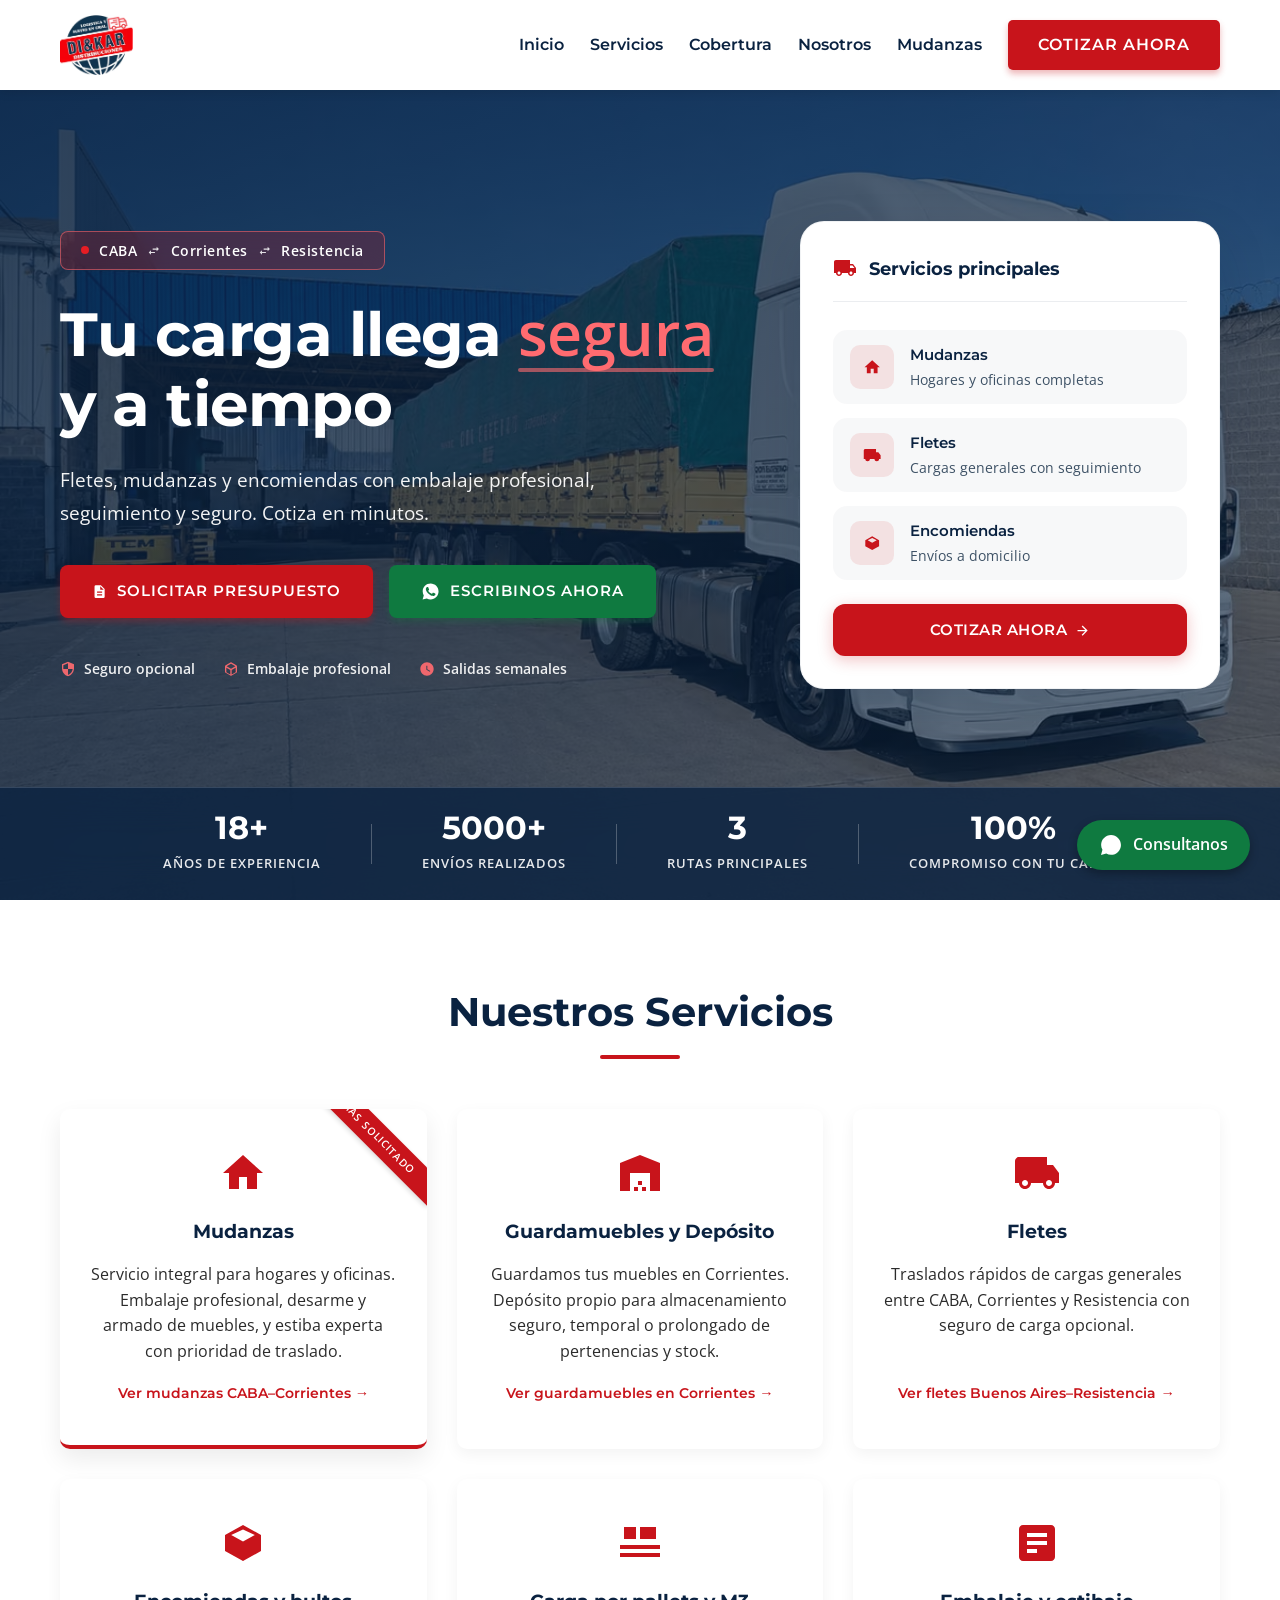
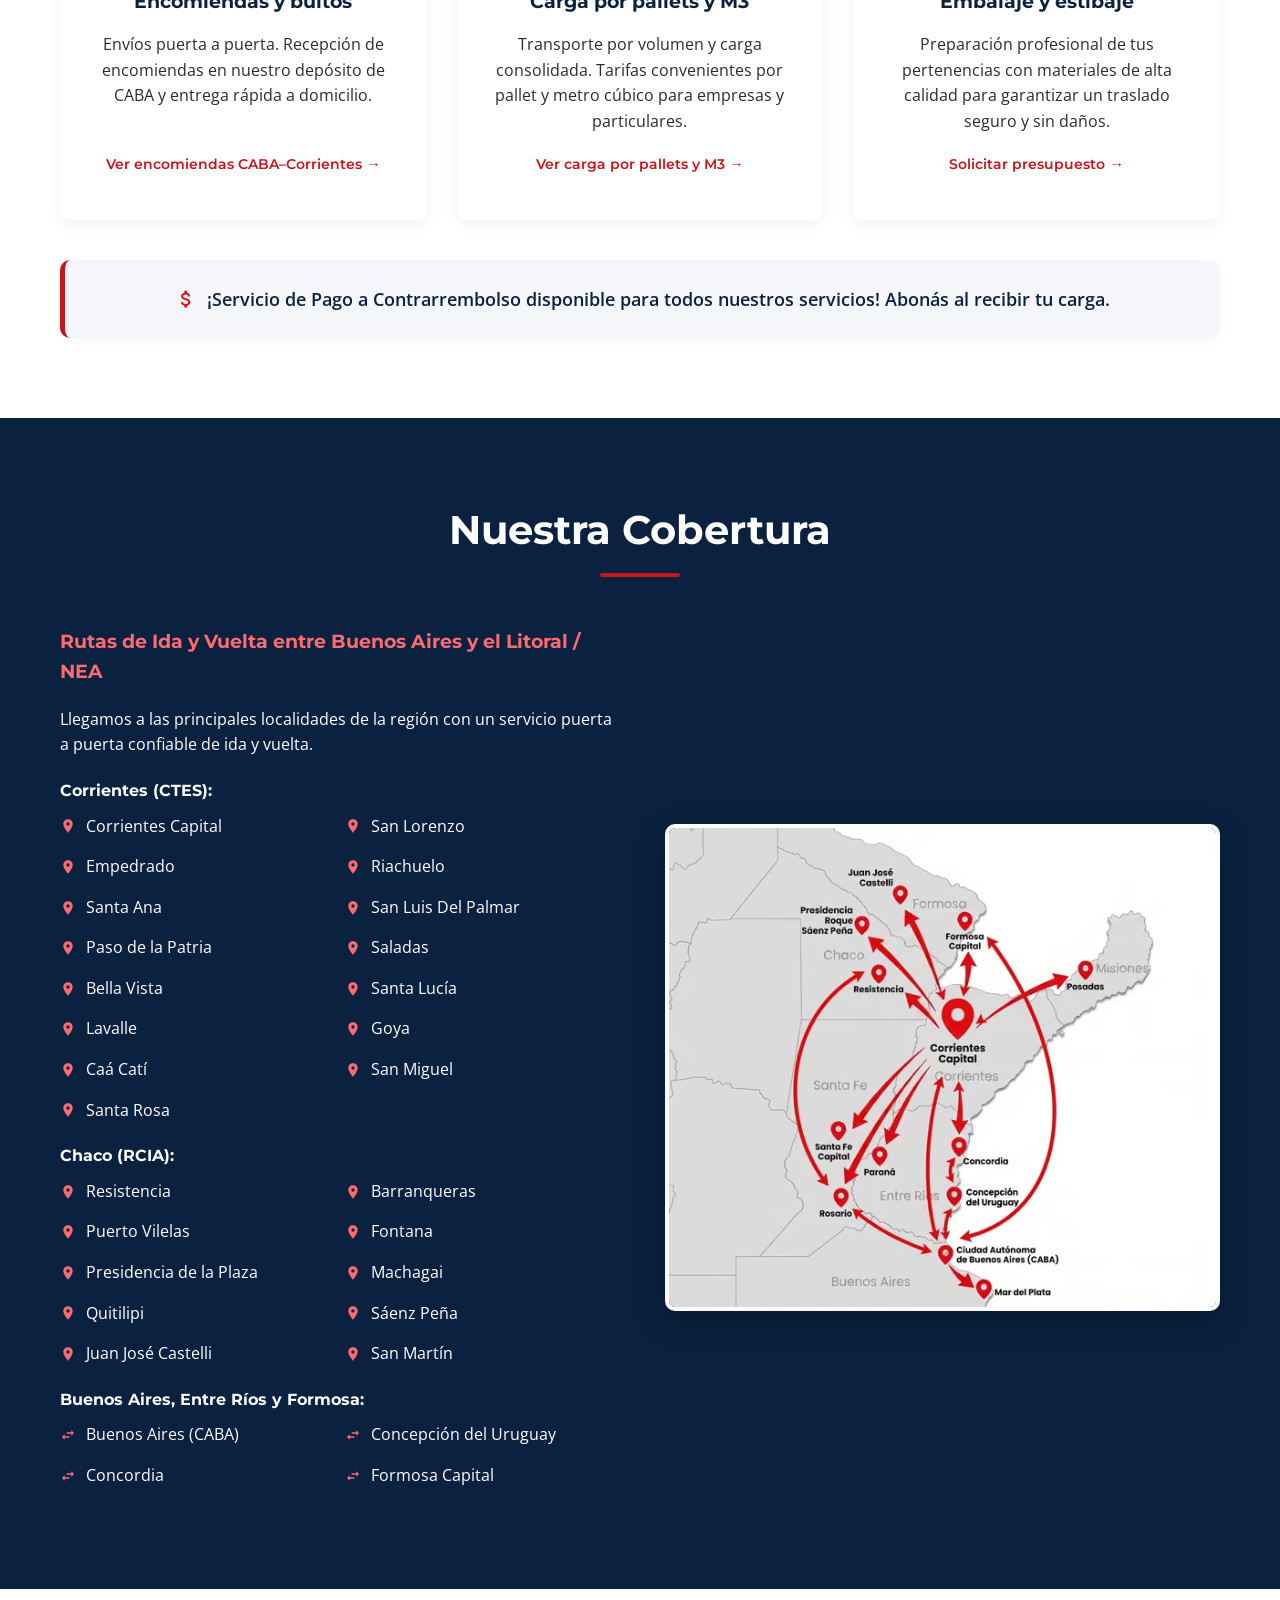
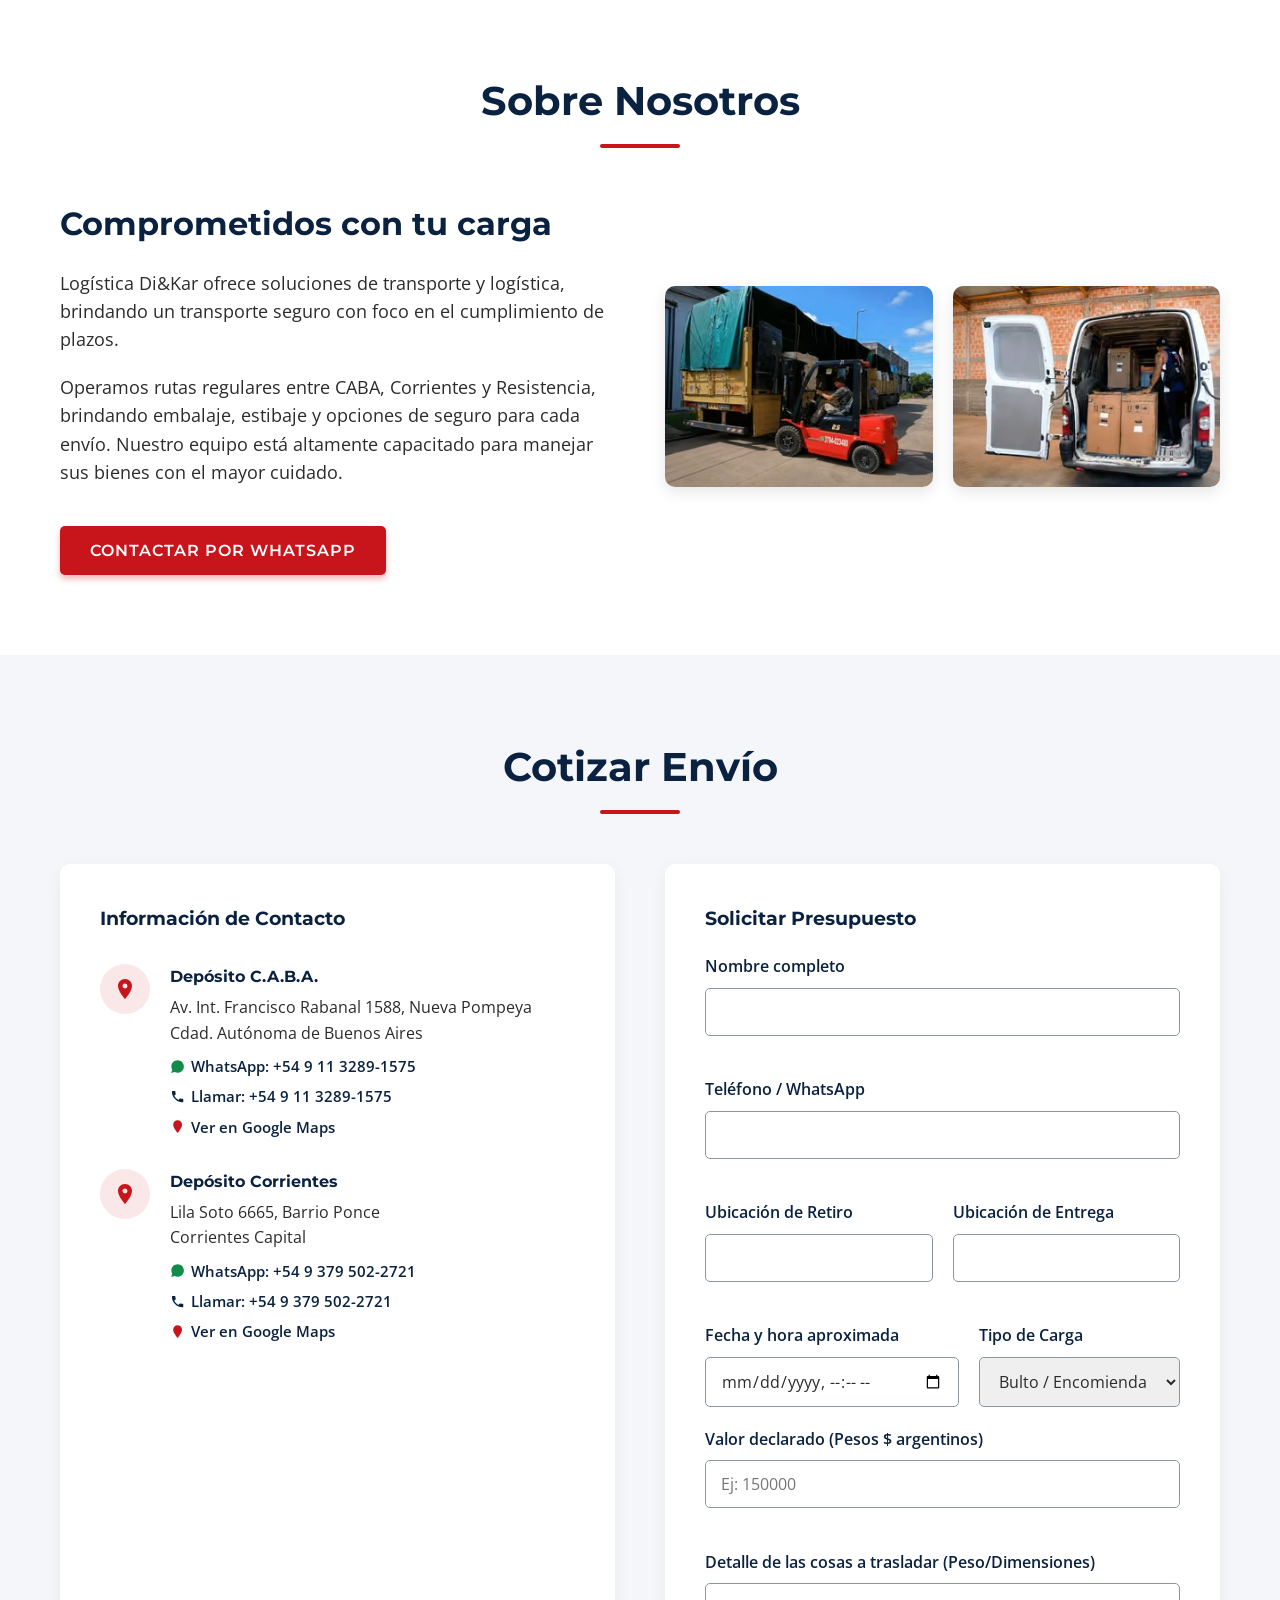
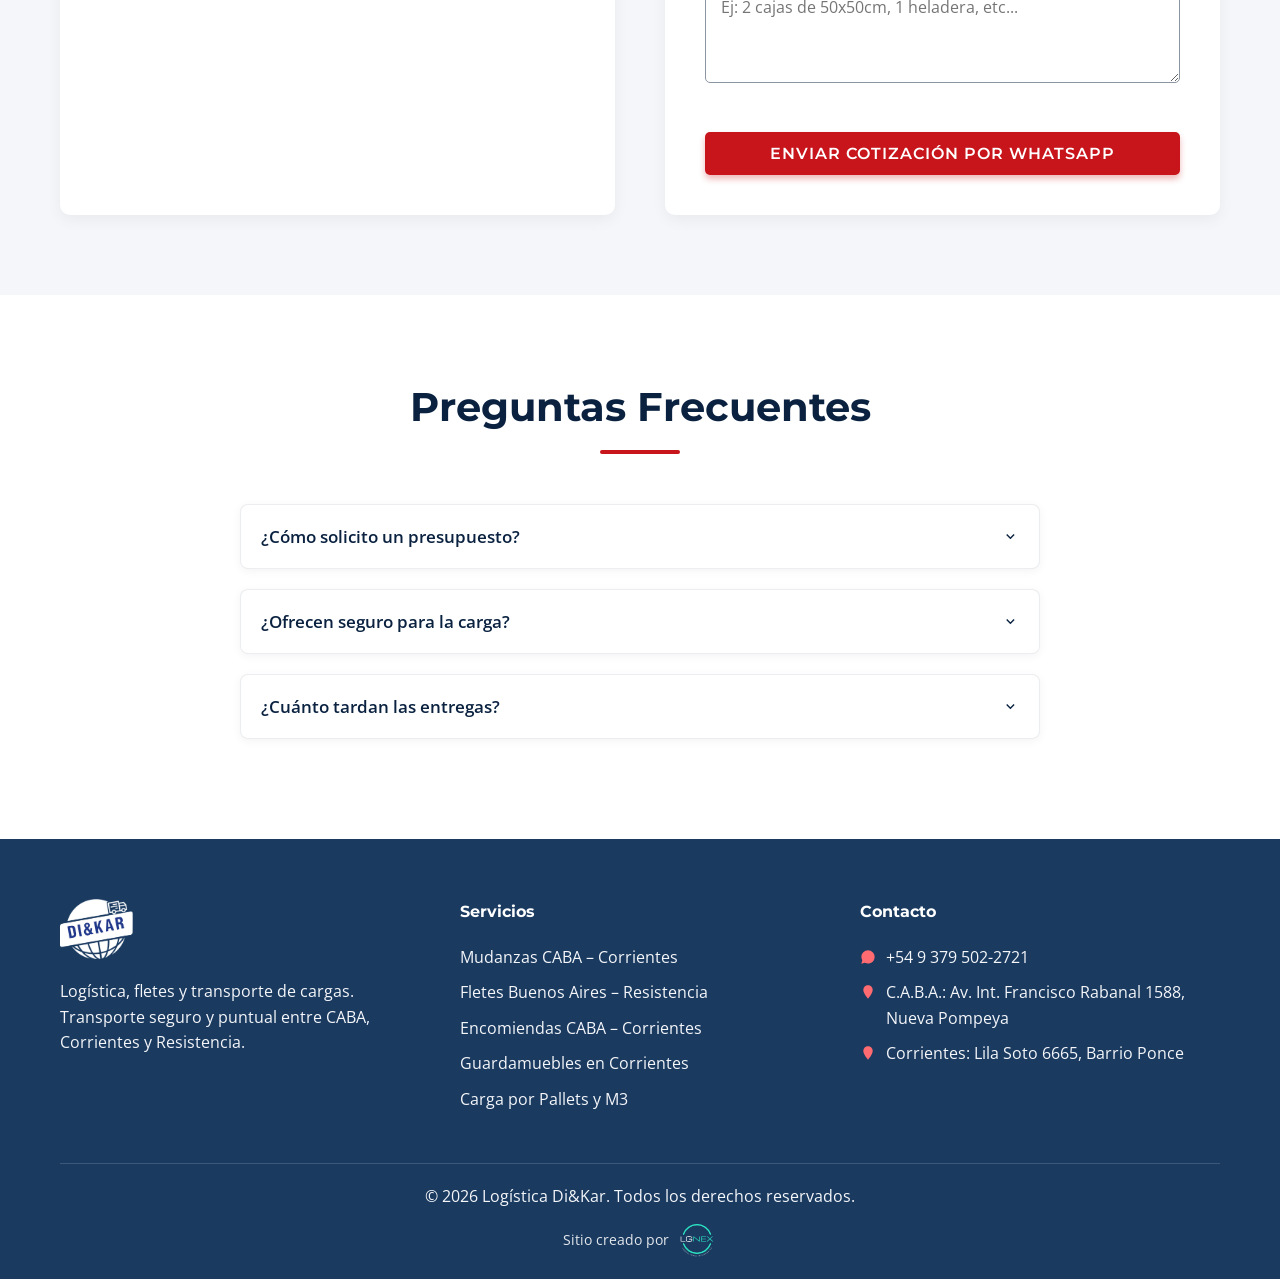
==== commit a939142d: "perf+a11y: unificar fuentes en styles.v3.css, imagenes responsive, contraste del CTA y orden de head" ====
--- a/index.html
+++ b/index.html
@@ -55,7 +55,7 @@
           "@id": "https://logisticadikar.com.ar/#empresa",
           "name": "Logística Di&Kar",
           "url": "https://logisticadikar.com.ar/",
-          "logo": "https://logisticadikar.com.ar/Imagenes/Logo.png",
+          "logo": "https://logisticadikar.com.ar/icon-512.png",
           "image": "https://logisticadikar.com.ar/og-image.jpg",
           "description": "Mudanzas, fletes, encomiendas, guardamuebles y carga por pallets y M3 entre CABA, Corrientes, Resistencia, Formosa y Entre Ríos.",
           "priceRange": "$$",
@@ -205,9 +205,7 @@
       ]
     }
     </script>
-
-    <link rel="stylesheet" href="/fonts/fonts.css">
-    <link rel="stylesheet" href="/styles.v2.css">
+    <link rel="stylesheet" href="/styles.v3.css">
 </head>
 
 <body>
@@ -218,9 +216,9 @@
         <nav class="navbar" aria-label="Navegación principal">
             <a href="/" class="logo" aria-label="Inicio — Logística Di&amp;Kar">
                 <picture>
-                    <source srcset="/Imagenes/opt/logo-400.avif" type="image/avif">
-                    <source srcset="/Imagenes/opt/logo-400.webp" type="image/webp">
-                    <img src="/Imagenes/opt/logo-400.png" alt="Logística Di&amp;Kar" width="400" height="327" fetchpriority="high" decoding="async">
+                    <source srcset="/Imagenes/opt/logo-160.avif 160w, /Imagenes/opt/logo-400.avif 400w" sizes="74px" type="image/avif">
+                    <source srcset="/Imagenes/opt/logo-160.webp 160w, /Imagenes/opt/logo-400.webp 400w" sizes="74px" type="image/webp">
+                    <img src="/Imagenes/opt/logo-160.png" srcset="/Imagenes/opt/logo-160.png 160w, /Imagenes/opt/logo-400.png 400w" sizes="74px" alt="Logística Di&amp;Kar" width="400" height="327" fetchpriority="high" decoding="async">
                 </picture>
             </a>
             <ul class="nav-links" id="nav-links">
@@ -504,14 +502,14 @@
                     </div>
                     <div class="about-images">
                         <picture>
-                            <source type="image/avif" srcset="/Imagenes/opt/gpt4-600.avif 600w, /Imagenes/opt/gpt4-1200.avif 1200w" sizes="(max-width: 992px) 50vw, 270px">
-                            <source type="image/webp" srcset="/Imagenes/opt/gpt4-600.webp 600w, /Imagenes/opt/gpt4-1200.webp 1200w" sizes="(max-width: 992px) 50vw, 270px">
-                            <img src="/Imagenes/opt/gpt4-600.jpg" srcset="/Imagenes/opt/gpt4-600.jpg 600w, /Imagenes/opt/gpt4-1200.jpg 1200w" sizes="(max-width: 992px) 50vw, 270px" alt="Autoelevador cargando camión de Logística Di&amp;Kar" width="600" height="450" loading="lazy" decoding="async">
+                            <source type="image/avif" srcset="/Imagenes/opt/gpt4-300.avif 300w, /Imagenes/opt/gpt4-600.avif 600w, /Imagenes/opt/gpt4-1200.avif 1200w" sizes="(max-width: 992px) 50vw, 270px">
+                            <source type="image/webp" srcset="/Imagenes/opt/gpt4-300.webp 300w, /Imagenes/opt/gpt4-600.webp 600w, /Imagenes/opt/gpt4-1200.webp 1200w" sizes="(max-width: 992px) 50vw, 270px">
+                            <img src="/Imagenes/opt/gpt4-600.jpg" srcset="/Imagenes/opt/gpt4-300.jpg 300w, /Imagenes/opt/gpt4-600.jpg 600w, /Imagenes/opt/gpt4-1200.jpg 1200w" sizes="(max-width: 992px) 50vw, 270px" alt="Autoelevador cargando camión de Logística Di&amp;Kar" width="600" height="450" loading="lazy" decoding="async">
                         </picture>
                         <picture>
-                            <source type="image/avif" srcset="/Imagenes/opt/gpt1-600.avif 600w, /Imagenes/opt/gpt1-1200.avif 1200w" sizes="(max-width: 992px) 50vw, 270px">
-                            <source type="image/webp" srcset="/Imagenes/opt/gpt1-600.webp 600w, /Imagenes/opt/gpt1-1200.webp 1200w" sizes="(max-width: 992px) 50vw, 270px">
-                            <img src="/Imagenes/opt/gpt1-600.jpg" srcset="/Imagenes/opt/gpt1-600.jpg 600w, /Imagenes/opt/gpt1-1200.jpg 1200w" sizes="(max-width: 992px) 50vw, 270px" alt="Personal cargando cajas embaladas en camioneta" width="600" height="450" loading="lazy" decoding="async">
+                            <source type="image/avif" srcset="/Imagenes/opt/gpt1-300.avif 300w, /Imagenes/opt/gpt1-600.avif 600w, /Imagenes/opt/gpt1-1200.avif 1200w" sizes="(max-width: 992px) 50vw, 270px">
+                            <source type="image/webp" srcset="/Imagenes/opt/gpt1-300.webp 300w, /Imagenes/opt/gpt1-600.webp 600w, /Imagenes/opt/gpt1-1200.webp 1200w" sizes="(max-width: 992px) 50vw, 270px">
+                            <img src="/Imagenes/opt/gpt1-600.jpg" srcset="/Imagenes/opt/gpt1-300.jpg 300w, /Imagenes/opt/gpt1-600.jpg 600w, /Imagenes/opt/gpt1-1200.jpg 1200w" sizes="(max-width: 992px) 50vw, 270px" alt="Personal cargando cajas embaladas en camioneta" width="600" height="450" loading="lazy" decoding="async">
                         </picture>
                     </div>
                 </div>
@@ -694,7 +692,7 @@
                 </div>
 
                 <div class="footer-links">
-                    <h4>Servicios</h4>
+                    <h3>Servicios</h3>
                     <ul>
                         <li><a href="/mudanzas-caba-corrientes/">Mudanzas CABA – Corrientes</a></li>
                         <li><a href="/fletes-buenos-aires-resistencia/">Fletes Buenos Aires – Resistencia</a></li>
@@ -705,7 +703,7 @@
                 </div>
 
                 <div class="footer-contact">
-                    <h4>Contacto</h4>
+                    <h3>Contacto</h3>
                     <p>
                         <svg class="icon" aria-hidden="true" viewBox="0 0 24 24"><path d="M12.04 2C6.58 2 2.13 6.45 2.13 11.91c0 1.75.46 3.45 1.32 4.95L2 22l5.25-1.38c1.45.79 3.08 1.21 4.79 1.21 5.46 0 9.91-4.45 9.91-9.91S17.5 2 12.04 2z"/></svg>
                         <a href="tel:+5493795022721">+54 9 379 502-2721</a>
--- a/styles.v3.css
+++ b/styles.v3.css
@@ -0,0 +1,1464 @@
+/* Montserrat Latin */
+@font-face {
+  font-family: 'Montserrat';
+  font-style: normal;
+  font-weight: 400;
+  font-display: swap;
+  src: url('/fonts/montserrat-latin.woff2') format('woff2');
+  unicode-range: U+0000-00FF, U+0131, U+0152-0153, U+02BB-02BC, U+02C6, U+02DA, U+02DC, U+0304, U+0308, U+0329, U+2000-206F, U+20AC, U+2122, U+2191, U+2193, U+2212, U+2215, U+FEFF, U+FFFD;
+}
+@font-face {
+  font-family: 'Montserrat';
+  font-style: normal;
+  font-weight: 600;
+  font-display: swap;
+  src: url('/fonts/montserrat-latin.woff2') format('woff2');
+  unicode-range: U+0000-00FF, U+0131, U+0152-0153, U+02BB-02BC, U+02C6, U+02DA, U+02DC, U+0304, U+0308, U+0329, U+2000-206F, U+20AC, U+2122, U+2191, U+2193, U+2212, U+2215, U+FEFF, U+FFFD;
+}
+@font-face {
+  font-family: 'Montserrat';
+  font-style: normal;
+  font-weight: 700;
+  font-display: swap;
+  src: url('/fonts/montserrat-latin.woff2') format('woff2');
+  unicode-range: U+0000-00FF, U+0131, U+0152-0153, U+02BB-02BC, U+02C6, U+02DA, U+02DC, U+0304, U+0308, U+0329, U+2000-206F, U+20AC, U+2122, U+2191, U+2193, U+2212, U+2215, U+FEFF, U+FFFD;
+}
+
+/* Open Sans Latin */
+@font-face {
+  font-family: 'Open Sans';
+  font-style: normal;
+  font-weight: 400;
+  font-stretch: 100%;
+  font-display: swap;
+  src: url('/fonts/opensans-latin.woff2') format('woff2');
+  unicode-range: U+0000-00FF, U+0131, U+0152-0153, U+02BB-02BC, U+02C6, U+02DA, U+02DC, U+0304, U+0308, U+0329, U+2000-206F, U+20AC, U+2122, U+2191, U+2193, U+2212, U+2215, U+FEFF, U+FFFD;
+}
+@font-face {
+  font-family: 'Open Sans';
+  font-style: normal;
+  font-weight: 600;
+  font-stretch: 100%;
+  font-display: swap;
+  src: url('/fonts/opensans-latin.woff2') format('woff2');
+  unicode-range: U+0000-00FF, U+0131, U+0152-0153, U+02BB-02BC, U+02C6, U+02DA, U+02DC, U+0304, U+0308, U+0329, U+2000-206F, U+20AC, U+2122, U+2191, U+2193, U+2212, U+2215, U+FEFF, U+FFFD;
+}
+
+:root {
+  --primary-red: #C8141B; /* Rojo corporativo con contraste AA (>= 5.2:1 con blanco) */
+  --primary-red-bright: #E61D24; /* Acento decorativo */
+  --primary-red-on-dark: #FF6B70; /* Rojo legible sobre azul oscuro (>= 6.0:1) */
+  --primary-blue: #0A2240; /* Azul oscuro confianza */
+  --secondary-blue: #1A3A60; /* Azul oscuro secundario */
+  --text-dark: #2B2B2B;
+  --text-light: #F4F6F9;
+  --white: #FFFFFF;
+  --gray-light: #E0E0E0;
+  --transition: all 0.3s ease;
+}
+
+* {
+  margin: 0;
+  padding: 0;
+  box-sizing: border-box;
+  font-family: 'Open Sans', sans-serif;
+}
+
+html {
+  scroll-behavior: smooth;
+}
+
+body {
+  background-color: var(--white);
+  color: var(--text-dark);
+  line-height: 1.6;
+  overflow-x: hidden;
+}
+
+h1, h2, h3, h4, h5, h6 {
+  font-family: 'Montserrat', sans-serif;
+  font-weight: 700;
+  color: var(--primary-blue);
+}
+
+a {
+  text-decoration: none;
+  color: inherit;
+}
+
+ul {
+  list-style: none;
+}
+
+img {
+  max-width: 100%;
+  height: auto;
+  display: block;
+}
+
+.icon {
+  display: inline-block;
+  width: 1em;
+  height: 1em;
+  fill: currentColor;
+  vertical-align: -0.125em;
+  flex-shrink: 0;
+}
+
+/* Skip link for keyboard navigation */
+.skip-link {
+  position: absolute;
+  top: -100px;
+  left: 16px;
+  background: var(--primary-blue);
+  color: var(--white);
+  padding: 12px 20px;
+  border-radius: 6px;
+  font-family: 'Montserrat', sans-serif;
+  font-weight: 600;
+  z-index: 2000;
+  transition: top 0.2s ease;
+}
+
+.skip-link:focus {
+  top: 16px;
+  outline: 3px solid var(--primary-red);
+  outline-offset: 2px;
+}
+
+/* Focus visible */
+a:focus-visible,
+button:focus-visible,
+input:focus-visible,
+select:focus-visible,
+textarea:focus-visible {
+  outline: 3px solid var(--primary-red);
+  outline-offset: 2px;
+}
+
+/* Utilities */
+.container {
+  max-width: 1200px;
+  margin: 0 auto;
+  padding: 0 20px;
+}
+
+.section-padding {
+  padding: 80px 0;
+}
+
+.section-title {
+  text-align: center;
+  font-size: 2.5rem;
+  margin-bottom: 50px;
+  position: relative;
+  padding-bottom: 15px;
+}
+
+.section-title::after {
+  content: '';
+  position: absolute;
+  bottom: 0;
+  left: 50%;
+  transform: translateX(-50%);
+  width: 80px;
+  height: 4px;
+  background-color: var(--primary-red);
+  border-radius: 2px;
+}
+
+.btn {
+  display: inline-block;
+  padding: 12px 30px;
+  border-radius: 5px;
+  font-family: 'Montserrat', sans-serif;
+  font-weight: 600;
+  text-transform: uppercase;
+  letter-spacing: 1px;
+  cursor: pointer;
+  transition: var(--transition);
+  border: none;
+  font-size: 1rem;
+}
+
+.btn-primary {
+  background-color: var(--primary-red);
+  color: var(--white);
+  box-shadow: 0 4px 6px rgba(200, 20, 27, 0.3);
+}
+
+.nav-links li a.btn-primary { color: var(--white); }
+
+.btn-primary:hover {
+  background-color: #a61016;
+  transform: translateY(-2px);
+  box-shadow: 0 6px 12px rgba(200, 20, 27, 0.4);
+}
+
+.btn-outline {
+  background-color: transparent;
+  border: 2px solid var(--white);
+  color: var(--white);
+}
+
+.btn-outline:hover {
+  background-color: var(--white);
+  color: var(--primary-blue);
+}
+
+/* Header & Nav */
+header {
+  position: fixed;
+  top: 0;
+  left: 0;
+  width: 100%;
+  background-color: var(--white);
+  box-shadow: 0 2px 10px rgba(0, 0, 0, 0.1);
+  z-index: 1000;
+  transition: var(--transition);
+}
+
+header.scrolled {
+  box-shadow: 0 5px 15px rgba(0, 0, 0, 0.12);
+}
+
+header.scrolled .navbar {
+  padding-top: 8px;
+  padding-bottom: 8px;
+}
+
+.navbar {
+  display: flex;
+  justify-content: space-between;
+  align-items: center;
+  padding: 15px 20px;
+  max-width: 1200px;
+  margin: 0 auto;
+  transition: padding 0.3s ease;
+}
+
+.logo img {
+  height: 60px;
+  width: auto;
+}
+
+.nav-links {
+  display: flex;
+  align-items: center;
+  gap: 26px;
+}
+
+.nav-links li a {
+  font-family: 'Montserrat', sans-serif;
+  font-weight: 600;
+  color: var(--primary-blue);
+  transition: var(--transition);
+  position: relative;
+}
+
+.nav-links li a:not(.btn)::after {
+  content: '';
+  position: absolute;
+  width: 0;
+  height: 2px;
+  bottom: -5px;
+  left: 0;
+  background-color: var(--primary-red);
+  transition: var(--transition);
+}
+
+.nav-links li a:not(.btn):hover::after {
+  width: 100%;
+}
+
+.nav-links li a:not(.btn):hover {
+  color: var(--primary-red);
+}
+
+.mobile-menu-btn {
+  display: none;
+  background: transparent;
+  border: none;
+  padding: 8px;
+  font-size: 1.5rem;
+  color: var(--primary-blue);
+  cursor: pointer;
+  line-height: 1;
+}
+
+/* Hero Section */
+.hero {
+  position: relative;
+  min-height: 100vh;
+  display: flex;
+  align-items: center;
+  color: var(--white);
+  padding-top: 100px;
+  padding-bottom: 0;
+  z-index: 1;
+  overflow: hidden;
+  background-color: var(--primary-blue);
+}
+
+.hero-overlay {
+  position: absolute;
+  top: 0; left: 0; width: 100%; height: 100%;
+  background: linear-gradient(135deg, rgba(10, 34, 64, 0.88) 0%, rgba(10, 34, 64, 0.72) 50%, rgba(10, 34, 64, 0.55) 100%);
+  z-index: 0;
+}
+
+.hero-bg {
+  position: absolute;
+  top: 0; left: 0; width: 100%; height: 100%;
+  z-index: -1;
+  overflow: hidden;
+}
+
+.hero-bg .bg-slide {
+  position: absolute;
+  top: 0; left: 0; width: 100%; height: 100%;
+  background-size: cover;
+  background-position: center;
+  opacity: 0;
+  animation: fadeBackground 15s infinite;
+}
+
+.hero-bg .bg-slide:nth-child(1) {
+  opacity: 1;
+  background-image: url('/Imagenes/opt/gpt7-1200.jpg');
+  background-image: image-set(
+    url('/Imagenes/opt/gpt7-1200.avif') type('image/avif'),
+    url('/Imagenes/opt/gpt7-1200.webp') type('image/webp'),
+    url('/Imagenes/opt/gpt7-1200.jpg') type('image/jpeg')
+  );
+  animation-delay: 0s;
+}
+
+.hero-bg .bg-slide:nth-child(2) {
+  background-image: url('/Imagenes/opt/gpt5-1200.jpg');
+  background-image: image-set(
+    url('/Imagenes/opt/gpt5-1200.avif') type('image/avif'),
+    url('/Imagenes/opt/gpt5-1200.webp') type('image/webp'),
+    url('/Imagenes/opt/gpt5-1200.jpg') type('image/jpeg')
+  );
+  animation-delay: 5s;
+}
+
+.hero-bg .bg-slide:nth-child(3) {
+  background-image: url('/Imagenes/opt/gpt3-1200.jpg');
+  background-image: image-set(
+    url('/Imagenes/opt/gpt3-1200.avif') type('image/avif'),
+    url('/Imagenes/opt/gpt3-1200.webp') type('image/webp'),
+    url('/Imagenes/opt/gpt3-1200.jpg') type('image/jpeg')
+  );
+  animation-delay: 10s;
+}
+
+@keyframes fadeBackground {
+  0%   { opacity: 0; transform: scale(1); }
+  10%  { opacity: 1; transform: scale(1.02); }
+  33%  { opacity: 1; transform: scale(1.05); }
+  43%  { opacity: 0; transform: scale(1.07); }
+  100% { opacity: 0; transform: scale(1.1); }
+}
+
+/* Hero Split Layout */
+.hero > .container {
+  position: relative;
+  z-index: 2;
+  width: 100%;
+}
+
+.hero-split {
+  display: grid;
+  grid-template-columns: 1fr 420px;
+  gap: 60px;
+  align-items: center;
+  min-height: calc(100vh - 200px);
+  padding-bottom: 90px;
+}
+
+.hero-route-badge {
+  display: inline-flex;
+  align-items: center;
+  gap: 10px;
+  background: rgba(200, 20, 27, 0.25);
+  border: 1px solid rgba(255, 107, 112, 0.55);
+  border-radius: 8px;
+  padding: 8px 20px;
+  margin-bottom: 28px;
+  font-family: 'Montserrat', sans-serif;
+  font-weight: 600;
+  font-size: 0.85rem;
+  letter-spacing: 0.5px;
+  backdrop-filter: blur(10px);
+}
+
+.route-dot {
+  width: 8px;
+  height: 8px;
+  background-color: var(--primary-red-bright);
+  border-radius: 50%;
+  animation: pulse-dot 2s infinite;
+}
+
+@keyframes pulse-dot {
+  0%, 100% { box-shadow: 0 0 0 0 rgba(230, 29, 36, 0.6); }
+  50%      { box-shadow: 0 0 0 6px rgba(230, 29, 36, 0); }
+}
+
+.hero-route-badge .icon {
+  font-size: 0.85rem;
+  opacity: 0.85;
+}
+
+.hero h1 {
+  font-size: 3.8rem;
+  color: var(--white);
+  margin-bottom: 24px;
+  line-height: 1.15;
+  letter-spacing: -0.5px;
+}
+
+.highlight-text {
+  color: var(--primary-red-on-dark);
+  position: relative;
+}
+
+.highlight-text::after {
+  content: '';
+  position: absolute;
+  bottom: 2px;
+  left: 0;
+  width: 100%;
+  height: 4px;
+  background: var(--primary-red-on-dark);
+  border-radius: 2px;
+  opacity: 0.6;
+}
+
+.hero-subtitle {
+  font-size: 1.2rem;
+  margin-bottom: 36px;
+  line-height: 1.7;
+  opacity: 0.95;
+  max-width: 540px;
+}
+
+.hero-btns {
+  display: flex;
+  gap: 16px;
+  margin-bottom: 40px;
+}
+
+.btn-hero-primary {
+  display: inline-flex;
+  align-items: center;
+  gap: 10px;
+  padding: 14px 32px;
+  font-size: 0.95rem;
+  border-radius: 8px;
+}
+
+.btn-whatsapp-hero {
+  display: inline-flex;
+  align-items: center;
+  gap: 10px;
+  padding: 14px 32px;
+  background: #0F7A40; /* Contraste AA >= 5.0:1 con texto blanco */
+  color: var(--white);
+  font-family: 'Montserrat', sans-serif;
+  font-weight: 600;
+  text-transform: uppercase;
+  letter-spacing: 1px;
+  font-size: 0.95rem;
+  border-radius: 8px;
+  border: none;
+  box-shadow: 0 4px 6px rgba(15, 122, 64, 0.3);
+  transition: var(--transition);
+}
+
+.btn-whatsapp-hero:hover {
+  background: #0b5e31;
+  transform: translateY(-2px);
+  box-shadow: 0 6px 12px rgba(15, 122, 64, 0.4);
+}
+
+.btn-whatsapp-hero .icon {
+  font-size: 1.2rem;
+}
+
+/* Trust Indicators */
+.hero-trust {
+  display: flex;
+  gap: 28px;
+}
+
+.trust-item {
+  display: flex;
+  align-items: center;
+  gap: 8px;
+  font-size: 0.85rem;
+  opacity: 0.92;
+  font-weight: 600;
+  font-family: 'Montserrat', sans-serif;
+}
+
+.trust-item .icon {
+  color: var(--primary-red-on-dark);
+  font-size: 1rem;
+}
+
+/* Hero Right - Floating Card */
+.hero-floating-card {
+  background: var(--white);
+  border: 1px solid rgba(10, 34, 64, 0.06);
+  border-radius: 24px;
+  padding: 32px;
+  animation: floatCard 6s ease-in-out infinite;
+  box-shadow: 0 20px 50px rgba(10, 34, 64, 0.15);
+}
+
+@keyframes floatCard {
+  0%, 100% { transform: translateY(0); }
+  50%      { transform: translateY(-10px); }
+}
+
+.floating-card-header {
+  display: flex;
+  align-items: center;
+  gap: 12px;
+  margin-bottom: 28px;
+  padding-bottom: 18px;
+  border-bottom: 1px solid rgba(10, 34, 64, 0.08);
+}
+
+.floating-card-header .icon {
+  font-size: 1.5rem;
+  color: var(--primary-red);
+}
+
+.floating-card-header span {
+  font-family: 'Montserrat', sans-serif;
+  font-weight: 700;
+  font-size: 1.15rem;
+  color: var(--primary-blue);
+}
+
+.floating-card-services {
+  display: flex;
+  flex-direction: column;
+  gap: 14px;
+  margin-bottom: 24px;
+}
+
+.fc-service {
+  display: flex;
+  align-items: center;
+  gap: 16px;
+  padding: 12px 16px;
+  background: rgba(10, 34, 64, 0.03);
+  border-radius: 14px;
+  transition: var(--transition);
+  border: 1px solid transparent;
+}
+
+.fc-service:hover {
+  background: var(--white);
+  border-color: rgba(200, 20, 27, 0.2);
+  transform: translateY(-2px) translateX(4px);
+  box-shadow: 0 6px 20px rgba(10, 34, 64, 0.06);
+}
+
+.fc-icon {
+  width: 44px;
+  height: 44px;
+  background: rgba(200, 20, 27, 0.1);
+  border-radius: 10px;
+  display: flex;
+  align-items: center;
+  justify-content: center;
+  color: var(--primary-red);
+  font-size: 1.15rem;
+  flex-shrink: 0;
+  transition: var(--transition);
+}
+
+.fc-service:hover .fc-icon {
+  background: var(--primary-red);
+  color: var(--white);
+  transform: scale(1.05);
+}
+
+.fc-info h2,
+.fc-info h3,
+.fc-info h4 {
+  color: var(--primary-blue);
+  font-size: 0.95rem;
+  font-weight: 600;
+  margin-bottom: 2px;
+}
+
+.fc-info p {
+  font-size: 0.85rem;
+  color: #3e5266;
+  margin: 0;
+}
+
+.floating-card-cta {
+  display: flex;
+  align-items: center;
+  justify-content: center;
+  gap: 8px;
+  width: 100%;
+  padding: 14px;
+  background: var(--primary-red);
+  color: var(--white);
+  border-radius: 12px;
+  font-family: 'Montserrat', sans-serif;
+  font-weight: 600;
+  font-size: 0.95rem;
+  text-transform: uppercase;
+  letter-spacing: 0.5px;
+  transition: var(--transition);
+  box-shadow: 0 4px 15px rgba(200, 20, 27, 0.25);
+}
+
+.floating-card-cta:hover {
+  background: #a61016;
+  transform: translateY(-2px);
+  box-shadow: 0 6px 20px rgba(200, 20, 27, 0.35);
+}
+
+.floating-card-cta .icon {
+  transition: transform 0.3s ease;
+}
+
+.floating-card-cta:hover .icon {
+  transform: translateX(4px);
+}
+
+/* Stats Bar */
+.hero-stats-bar {
+  position: absolute;
+  bottom: 0;
+  left: 0;
+  width: 100%;
+  background: rgba(10, 34, 64, 0.78);
+  backdrop-filter: blur(20px);
+  -webkit-backdrop-filter: blur(20px);
+  border-top: 1px solid rgba(255, 255, 255, 0.15);
+  z-index: 2;
+  padding: 24px 0;
+}
+
+.stats-grid {
+  display: flex;
+  justify-content: center;
+  align-items: center;
+  gap: 50px;
+}
+
+.stat-item {
+  text-align: center;
+}
+
+.stat-number {
+  display: block;
+  font-family: 'Montserrat', sans-serif;
+  font-weight: 700;
+  font-size: 2rem;
+  color: var(--white);
+  line-height: 1;
+  margin-bottom: 6px;
+}
+
+.stat-label {
+  font-size: 0.8rem;
+  opacity: 0.9;
+  text-transform: uppercase;
+  letter-spacing: 1px;
+  font-weight: 600;
+}
+
+.stat-divider {
+  width: 1px;
+  height: 40px;
+  background: rgba(255, 255, 255, 0.25);
+}
+
+/* Services */
+.services-grid {
+  display: grid;
+  grid-template-columns: repeat(auto-fit, minmax(300px, 1fr));
+  gap: 30px;
+}
+
+.service-card {
+  background: var(--white);
+  padding: 40px 30px;
+  border-radius: 10px;
+  box-shadow: 0 5px 15px rgba(0,0,0,0.05);
+  text-align: center;
+  transition: var(--transition);
+  position: relative;
+  overflow: hidden;
+  border-bottom: 4px solid transparent;
+  display: flex;
+  flex-direction: column;
+  justify-content: space-between;
+}
+
+.service-card:hover {
+  transform: translateY(-10px);
+  box-shadow: 0 15px 30px rgba(0,0,0,0.1);
+  border-bottom: 4px solid var(--primary-red);
+}
+
+.service-icon {
+  font-size: 3rem;
+  color: var(--primary-red);
+  margin: 0 auto 20px;
+  display: block;
+}
+
+.service-card h3 {
+  margin-bottom: 15px;
+}
+
+.service-card-link {
+  display: inline-flex;
+  align-items: center;
+  justify-content: center;
+  gap: 6px;
+  margin-top: 18px;
+  font-family: 'Montserrat', sans-serif;
+  font-weight: 600;
+  font-size: 0.9rem;
+  color: var(--primary-red);
+}
+
+.service-card-link:hover {
+  text-decoration: underline;
+}
+
+.service-card.featured {
+  border-bottom: 4px solid var(--primary-red);
+  box-shadow: 0 10px 25px rgba(0,0,0,0.08);
+}
+
+.service-card.featured::before {
+  content: 'MÁS SOLICITADO';
+  position: absolute;
+  top: 15px;
+  right: -35px;
+  background: var(--primary-red);
+  color: var(--white);
+  font-size: 0.65rem;
+  font-weight: 700;
+  padding: 5px 35px;
+  transform: rotate(45deg);
+  box-shadow: 0 2px 5px rgba(0,0,0,0.15);
+  letter-spacing: 1px;
+}
+
+.benefits-banner {
+  margin-top: 40px;
+  background: var(--text-light);
+  padding: 25px;
+  border-radius: 10px;
+  text-align: center;
+  border-left: 5px solid var(--primary-red);
+  box-shadow: 0 5px 15px rgba(0,0,0,0.03);
+}
+
+.benefits-banner p {
+  font-size: 1.1rem;
+  margin: 0;
+  font-weight: 600;
+  color: var(--primary-blue);
+  display: flex;
+  align-items: center;
+  justify-content: center;
+  gap: 10px;
+  flex-wrap: wrap;
+}
+
+.benefits-banner .icon {
+  color: var(--primary-red);
+  font-size: 1.4rem;
+}
+
+/* Coverage */
+.coverage {
+  background-color: var(--primary-blue);
+  color: var(--white);
+}
+
+.coverage .section-title {
+  color: var(--white);
+}
+
+.coverage-content {
+  display: grid;
+  grid-template-columns: 1fr 1fr;
+  gap: 50px;
+  align-items: center;
+}
+
+.coverage-list h3 {
+  color: var(--primary-red-on-dark);
+  margin-bottom: 20px;
+}
+
+.coverage-list h4 {
+  margin-bottom: 10px;
+  color: var(--white);
+}
+
+.coverage-list ul {
+  display: grid;
+  grid-template-columns: 1fr 1fr;
+  gap: 15px;
+  margin-bottom: 20px;
+}
+
+.coverage-list li {
+  display: flex;
+  align-items: center;
+  gap: 10px;
+}
+
+.coverage-list .icon {
+  color: var(--primary-red-on-dark);
+}
+
+.coverage-map img {
+  border-radius: 10px;
+  box-shadow: 0 10px 30px rgba(0,0,0,0.3);
+  border: 4px solid var(--white);
+  width: 100%;
+  height: auto;
+}
+
+/* About */
+.about-grid {
+  display: grid;
+  grid-template-columns: 1fr 1fr;
+  gap: 50px;
+  align-items: center;
+}
+
+.about-text h3 {
+  font-size: 2rem;
+  margin-bottom: 20px;
+}
+
+.about-text p {
+  margin-bottom: 20px;
+  font-size: 1.1rem;
+}
+
+.about-images {
+  align-items: center;
+  display: grid;
+  grid-template-columns: 1fr 1fr;
+  gap: 20px;
+}
+
+.about-images img {
+  border-radius: 10px;
+  box-shadow: 0 5px 15px rgba(0,0,0,0.1);
+  width: 100%;
+  height: auto;
+}
+
+/* Contact / Quote */
+.contact {
+  background-color: var(--text-light);
+}
+
+.contact-grid {
+  display: grid;
+  grid-template-columns: 1fr 1fr;
+  gap: 50px;
+}
+
+.contact-info {
+  background: var(--white);
+  padding: 40px;
+  border-radius: 10px;
+  box-shadow: 0 5px 15px rgba(0,0,0,0.05);
+}
+
+.info-item {
+  display: flex;
+  align-items: flex-start;
+  gap: 20px;
+  margin-bottom: 30px;
+}
+
+.info-icon {
+  width: 50px;
+  height: 50px;
+  background-color: rgba(200, 20, 27, 0.1);
+  color: var(--primary-red);
+  border-radius: 50%;
+  display: flex;
+  justify-content: center;
+  align-items: center;
+  font-size: 1.5rem;
+  flex-shrink: 0;
+}
+
+.info-text h4 {
+  margin-bottom: 5px;
+}
+
+.info-links {
+  display: flex;
+  flex-direction: column;
+  gap: 6px;
+  margin-top: 8px;
+}
+
+.info-links a {
+  display: inline-flex;
+  align-items: center;
+  gap: 6px;
+  color: var(--primary-blue);
+  font-weight: 600;
+  font-size: 0.95rem;
+}
+
+.info-links a:hover {
+  color: var(--primary-red);
+}
+
+.info-links .icon-wa {
+  color: #128C4A;
+}
+
+.info-links .icon-map {
+  color: var(--primary-red);
+}
+
+.quote-form {
+  background: var(--white);
+  padding: 40px;
+  border-radius: 10px;
+  box-shadow: 0 5px 15px rgba(0,0,0,0.05);
+}
+
+.form-row {
+  display: grid;
+  grid-template-columns: 1fr 1fr;
+  gap: 20px;
+}
+
+.form-group {
+  margin-bottom: 20px;
+}
+
+.form-group label {
+  display: block;
+  margin-bottom: 8px;
+  font-weight: 600;
+  color: var(--primary-blue);
+}
+
+.form-control {
+  width: 100%;
+  padding: 12px 15px;
+  border: 1px solid #8c96a0;
+  border-radius: 5px;
+  font-family: 'Open Sans', sans-serif;
+  font-size: 1rem;
+  color: var(--text-dark);
+  transition: var(--transition);
+}
+
+.form-control:focus {
+  border-color: var(--primary-red);
+  outline: none;
+  box-shadow: 0 0 0 3px rgba(200, 20, 27, 0.15);
+}
+
+.form-control[aria-invalid="true"] {
+  border-color: var(--primary-red);
+}
+
+.field-error {
+  display: block;
+  color: var(--primary-red);
+  font-size: 0.85rem;
+  font-weight: 600;
+  margin-top: 5px;
+  min-height: 1.2em;
+}
+
+.form-status {
+  margin-bottom: 16px;
+  padding: 12px 14px;
+  border-radius: 6px;
+  font-size: 0.92rem;
+  font-weight: 600;
+  display: none;
+}
+
+.form-status.error {
+  display: block;
+  background: #fdecec;
+  color: #8f0e13;
+  border: 1px solid #f5b5b8;
+}
+
+textarea.form-control {
+  resize: vertical;
+  min-height: 100px;
+}
+
+/* FAQ */
+.faq-list {
+  max-width: 800px;
+  margin: 0 auto;
+}
+
+.faq-item {
+  background: var(--white);
+  margin-bottom: 20px;
+  border-radius: 8px;
+  box-shadow: 0 2px 10px rgba(0,0,0,0.05);
+  overflow: hidden;
+  border: 1px solid rgba(10, 34, 64, 0.08);
+}
+
+.faq-question {
+  width: 100%;
+  background: transparent;
+  border: none;
+  padding: 20px;
+  display: flex;
+  justify-content: space-between;
+  align-items: center;
+  text-align: left;
+  cursor: pointer;
+  font-family: 'Montserrat', sans-serif;
+  font-weight: 600;
+  font-size: 1.05rem;
+  color: var(--primary-blue);
+  transition: var(--transition);
+}
+
+.faq-question:hover {
+  color: var(--primary-red);
+}
+
+.faq-question .icon {
+  transition: transform 0.3s ease;
+  margin-left: 12px;
+}
+
+.faq-answer {
+  padding: 0 20px;
+  max-height: 0;
+  overflow: hidden;
+  transition: max-height 0.3s ease, padding 0.3s ease;
+}
+
+.faq-item.active .faq-answer {
+  padding: 0 20px 20px;
+  max-height: 300px;
+}
+
+.faq-item.active .faq-question .icon {
+  transform: rotate(180deg);
+}
+
+/* Subpages & 404 */
+.subpage-hero {
+  background: linear-gradient(135deg, var(--primary-blue) 0%, #102e52 100%);
+  color: var(--white);
+  padding: 140px 0 70px;
+}
+
+.subpage-hero h1 {
+  color: var(--white);
+  font-size: 2.8rem;
+  margin-bottom: 18px;
+}
+
+.subpage-hero p {
+  font-size: 1.15rem;
+  max-width: 720px;
+  opacity: 0.94;
+  margin-bottom: 28px;
+}
+
+.breadcrumb {
+  display: flex;
+  align-items: center;
+  gap: 8px;
+  font-size: 0.9rem;
+  margin-bottom: 18px;
+  color: rgba(255, 255, 255, 0.85);
+}
+
+.breadcrumb a:hover {
+  text-decoration: underline;
+}
+
+.subpage-content {
+  display: grid;
+  grid-template-columns: 2fr 1fr;
+  gap: 40px;
+  align-items: start;
+}
+
+.subpage-article h2 {
+  font-size: 1.8rem;
+  margin: 28px 0 14px;
+}
+
+.subpage-article p {
+  margin-bottom: 16px;
+  font-size: 1.05rem;
+}
+
+.subpage-article ul {
+  margin-bottom: 20px;
+  padding-left: 20px;
+  list-style: disc;
+}
+
+.subpage-article li {
+  margin-bottom: 8px;
+}
+
+.subpage-sidebar {
+  background: var(--text-light);
+  padding: 28px;
+  border-radius: 12px;
+  border-top: 4px solid var(--primary-red);
+}
+
+.subpage-sidebar h3 {
+  margin-bottom: 14px;
+}
+
+.subpage-sidebar p {
+  margin-bottom: 18px;
+  font-size: 0.95rem;
+}
+
+.error-404 {
+  min-height: 75vh;
+  display: flex;
+  align-items: center;
+  justify-content: center;
+  text-align: center;
+  padding: 140px 20px 80px;
+}
+
+.error-404-code {
+  font-family: 'Montserrat', sans-serif;
+  font-size: 5rem;
+  font-weight: 700;
+  color: var(--primary-red);
+  line-height: 1;
+  margin-bottom: 16px;
+}
+
+/* Footer */
+footer {
+  background-color: var(--secondary-blue);
+  color: var(--text-light);
+  padding: 60px 0 20px;
+}
+
+.footer-grid {
+  display: grid;
+  grid-template-columns: repeat(auto-fit, minmax(220px, 1fr));
+  gap: 40px;
+  margin-bottom: 40px;
+}
+
+.footer-about img {
+  height: 60px;
+  width: auto;
+  margin-bottom: 20px;
+}
+
+.footer-links h3, .footer-contact h3,
+.footer-links h4, .footer-contact h4 {
+  font-size: 1rem;
+  color: var(--white);
+  margin-bottom: 20px;
+}
+
+.footer-links ul li {
+  margin-bottom: 10px;
+}
+
+.footer-links ul li a:hover {
+  color: var(--primary-red-on-dark);
+  padding-left: 5px;
+}
+
+.footer-contact p {
+  margin-bottom: 10px;
+  display: flex;
+  align-items: flex-start;
+  gap: 10px;
+}
+
+.footer-contact .icon {
+  color: var(--primary-red-on-dark);
+  margin-top: 4px;
+}
+
+.footer-contact a:hover {
+  text-decoration: underline;
+}
+
+.footer-credit {
+  display: inline-flex;
+  align-items: center;
+  gap: 8px;
+  margin-top: 10px;
+  color: rgba(255,255,255,0.88);
+  font-size: 0.9rem;
+  text-decoration: none;
+}
+
+.footer-credit:hover {
+  color: var(--white);
+}
+
+.footer-credit img {
+  height: 40px;
+  width: auto;
+}
+
+.footer-bottom {
+  text-align: center;
+  padding-top: 20px;
+  border-top: 1px solid rgba(255,255,255,0.15);
+}
+
+/* WhatsApp Button */
+.whatsapp-float {
+  position: fixed;
+  bottom: 30px;
+  right: 30px;
+  background-color: #0F7A40;
+  color: var(--white);
+  border-radius: 50px;
+  padding: 12px 22px;
+  display: flex;
+  align-items: center;
+  gap: 10px;
+  font-family: 'Montserrat', sans-serif;
+  font-weight: 600;
+  box-shadow: 0 4px 10px rgba(0,0,0,0.3);
+  z-index: 1000;
+  transition: var(--transition);
+}
+
+.whatsapp-float:hover {
+  background-color: #0b5e31;
+  transform: scale(1.05);
+}
+
+.whatsapp-float .icon {
+  font-size: 1.5rem;
+}
+
+/* Reveal Animations (progressive enhancement with JS, never blocks hero/LCP) */
+.js-ready .reveal {
+  opacity: 0;
+  transform: translateY(30px);
+  transition: opacity 0.6s ease, transform 0.6s ease;
+}
+
+.js-ready .reveal.active {
+  opacity: 1;
+  transform: translateY(0);
+}
+
+@media (prefers-reduced-motion: reduce) {
+  html {
+    scroll-behavior: auto;
+  }
+  .hero-bg .bg-slide,
+  .hero-floating-card,
+  .route-dot {
+    animation: none !important;
+  }
+  .js-ready .reveal {
+    opacity: 1 !important;
+    transform: none !important;
+    transition: none !important;
+  }
+  * {
+    transition-duration: 0.01ms !important;
+  }
+}
+
+/* Responsive */
+@media (max-width: 1100px) {
+  .hero-split {
+    grid-template-columns: 1fr 380px;
+    gap: 40px;
+  }
+}
+
+@media (max-width: 992px) {
+  .hero {
+    padding-top: 90px;
+    display: flex;
+    flex-direction: column;
+    min-height: auto;
+  }
+
+  .hero-split {
+    grid-template-columns: 1fr;
+    gap: 40px;
+    min-height: auto;
+    padding-bottom: 20px;
+    padding-top: 30px;
+  }
+
+  .hero-left {
+    text-align: center;
+  }
+
+  .hero-route-badge {
+    justify-content: center;
+  }
+
+  .hero h1 { font-size: 2.8rem; }
+
+  .hero-subtitle {
+    margin-left: auto;
+    margin-right: auto;
+  }
+
+  .hero-btns,
+  .hero-trust {
+    justify-content: center;
+  }
+
+  .hero-right {
+    width: 100%;
+    max-width: 420px;
+    margin: 0 auto;
+  }
+
+  .hero-floating-card {
+    animation: none;
+    width: 100%;
+  }
+
+  .hero-stats-bar {
+    position: relative;
+    bottom: auto;
+    margin-top: 40px;
+  }
+
+  .stats-grid {
+    gap: 30px;
+  }
+
+  .stat-number { font-size: 1.6rem; }
+  .stat-label { font-size: 0.7rem; }
+
+  .coverage-content, .about-grid, .contact-grid, .subpage-content {
+    grid-template-columns: 1fr;
+  }
+}
+
+@media (max-width: 768px) {
+  .nav-links {
+    position: fixed;
+    top: 76px;
+    left: -100%;
+    flex-direction: column;
+    background-color: var(--white);
+    width: 100%;
+    text-align: center;
+    padding: 20px 0;
+    box-shadow: 0 10px 10px rgba(0,0,0,0.1);
+    transition: left 0.35s ease;
+  }
+
+  .nav-links.active {
+    left: 0;
+  }
+
+  .mobile-menu-btn {
+    display: inline-flex;
+    align-items: center;
+    justify-content: center;
+  }
+
+  .hero h1 { font-size: 2.2rem; }
+  .hero-btns { flex-direction: column; align-items: center; }
+
+  .hero-trust {
+    flex-direction: column;
+    align-items: center;
+    gap: 12px;
+  }
+
+  .hero-route-badge {
+    font-size: 0.75rem;
+    gap: 6px;
+    padding: 6px 14px;
+  }
+
+  .stats-grid {
+    display: grid;
+    grid-template-columns: 1fr 1fr;
+    gap: 20px;
+  }
+
+  .stat-divider {
+    display: none;
+  }
+
+  .hero-stats-bar {
+    padding: 18px 0;
+  }
+
+  .hero-floating-card {
+    padding: 24px;
+  }
+
+  .form-row {
+    grid-template-columns: 1fr;
+  }
+
+  .section-title { font-size: 2rem; }
+  .subpage-hero h1 { font-size: 2.1rem; }
+
+  .whatsapp-float span { display: none; }
+  .whatsapp-float { padding: 15px; border-radius: 50%; }
+}
+
+@media (max-width: 480px) {
+  .hero h1 { font-size: 1.9rem; }
+  .hero-subtitle { font-size: 1rem; }
+
+  .btn-hero-primary,
+  .btn-whatsapp-hero {
+    padding: 12px 24px;
+    font-size: 0.85rem;
+    width: 100%;
+    justify-content: center;
+  }
+
+  .stat-number { font-size: 1.3rem; }
+  .stat-label { font-size: 0.65rem; }
+  .fc-service { padding: 10px 12px; }
+}
